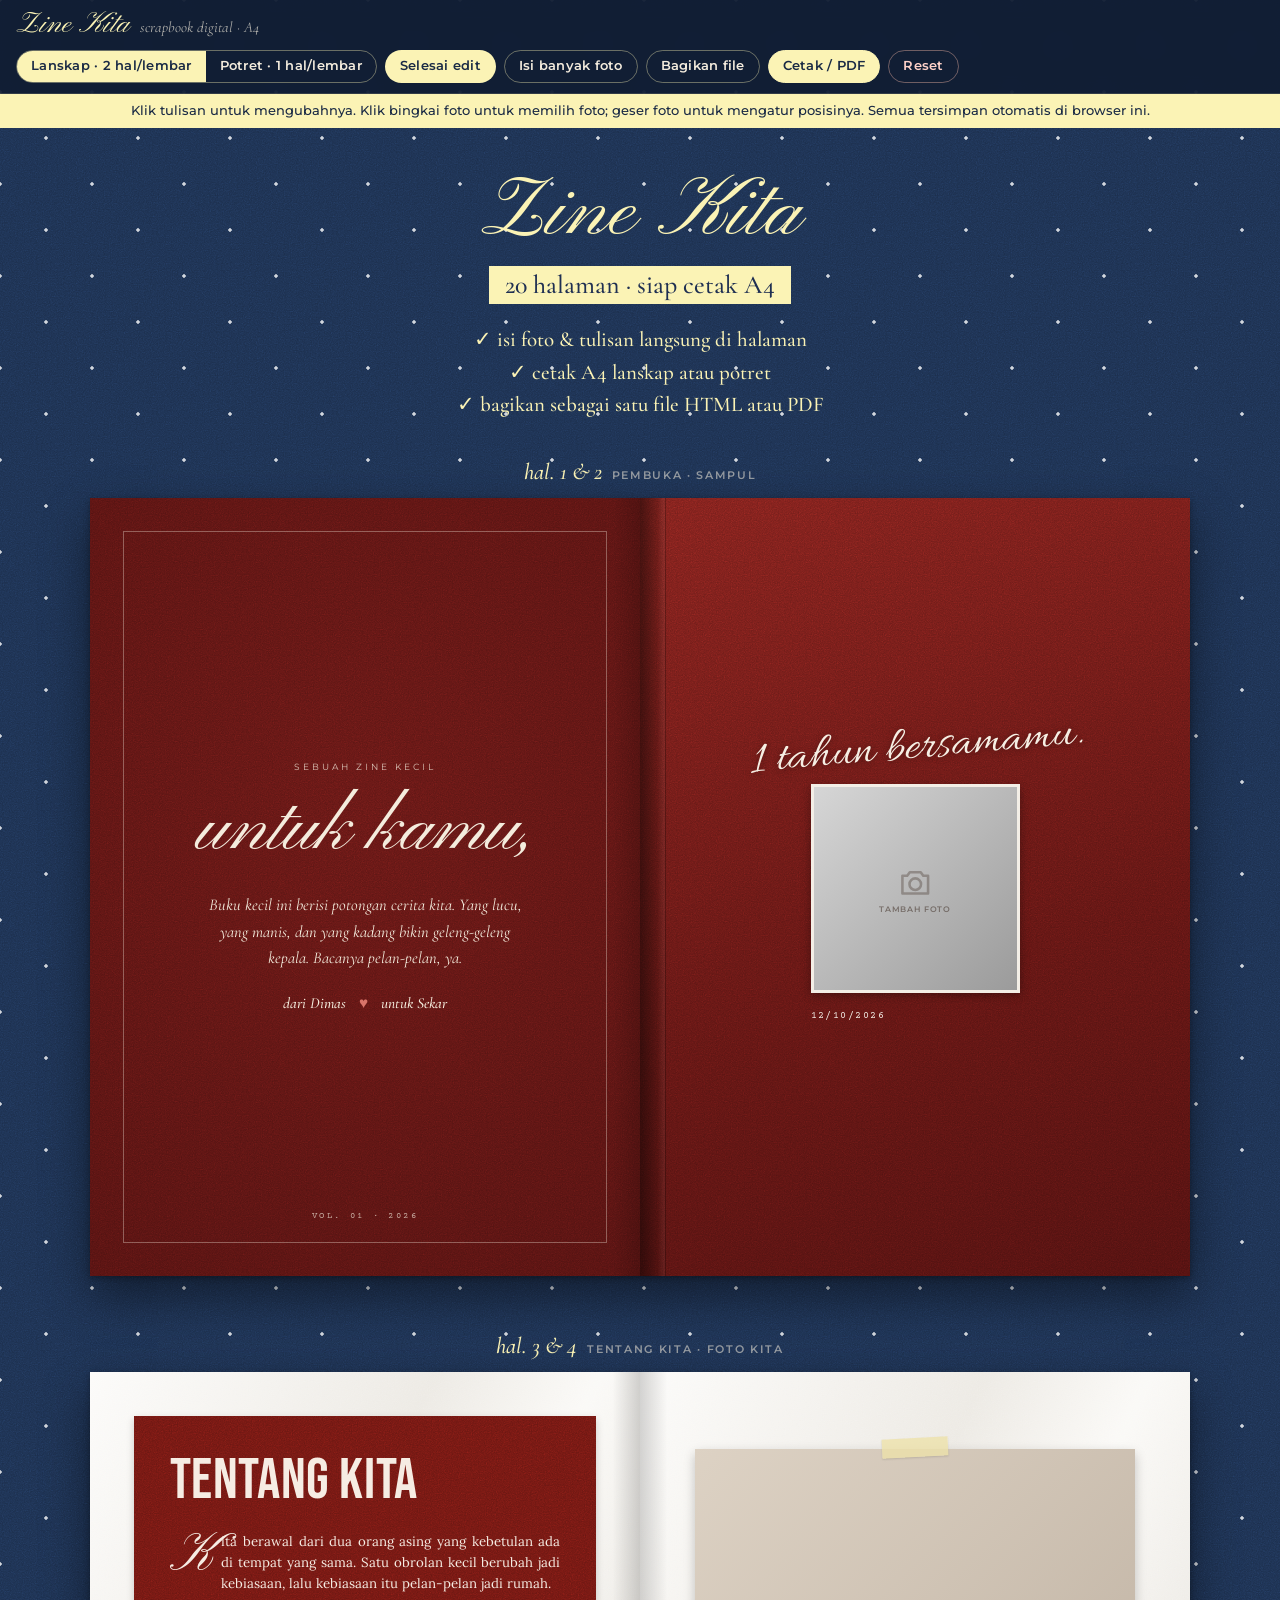
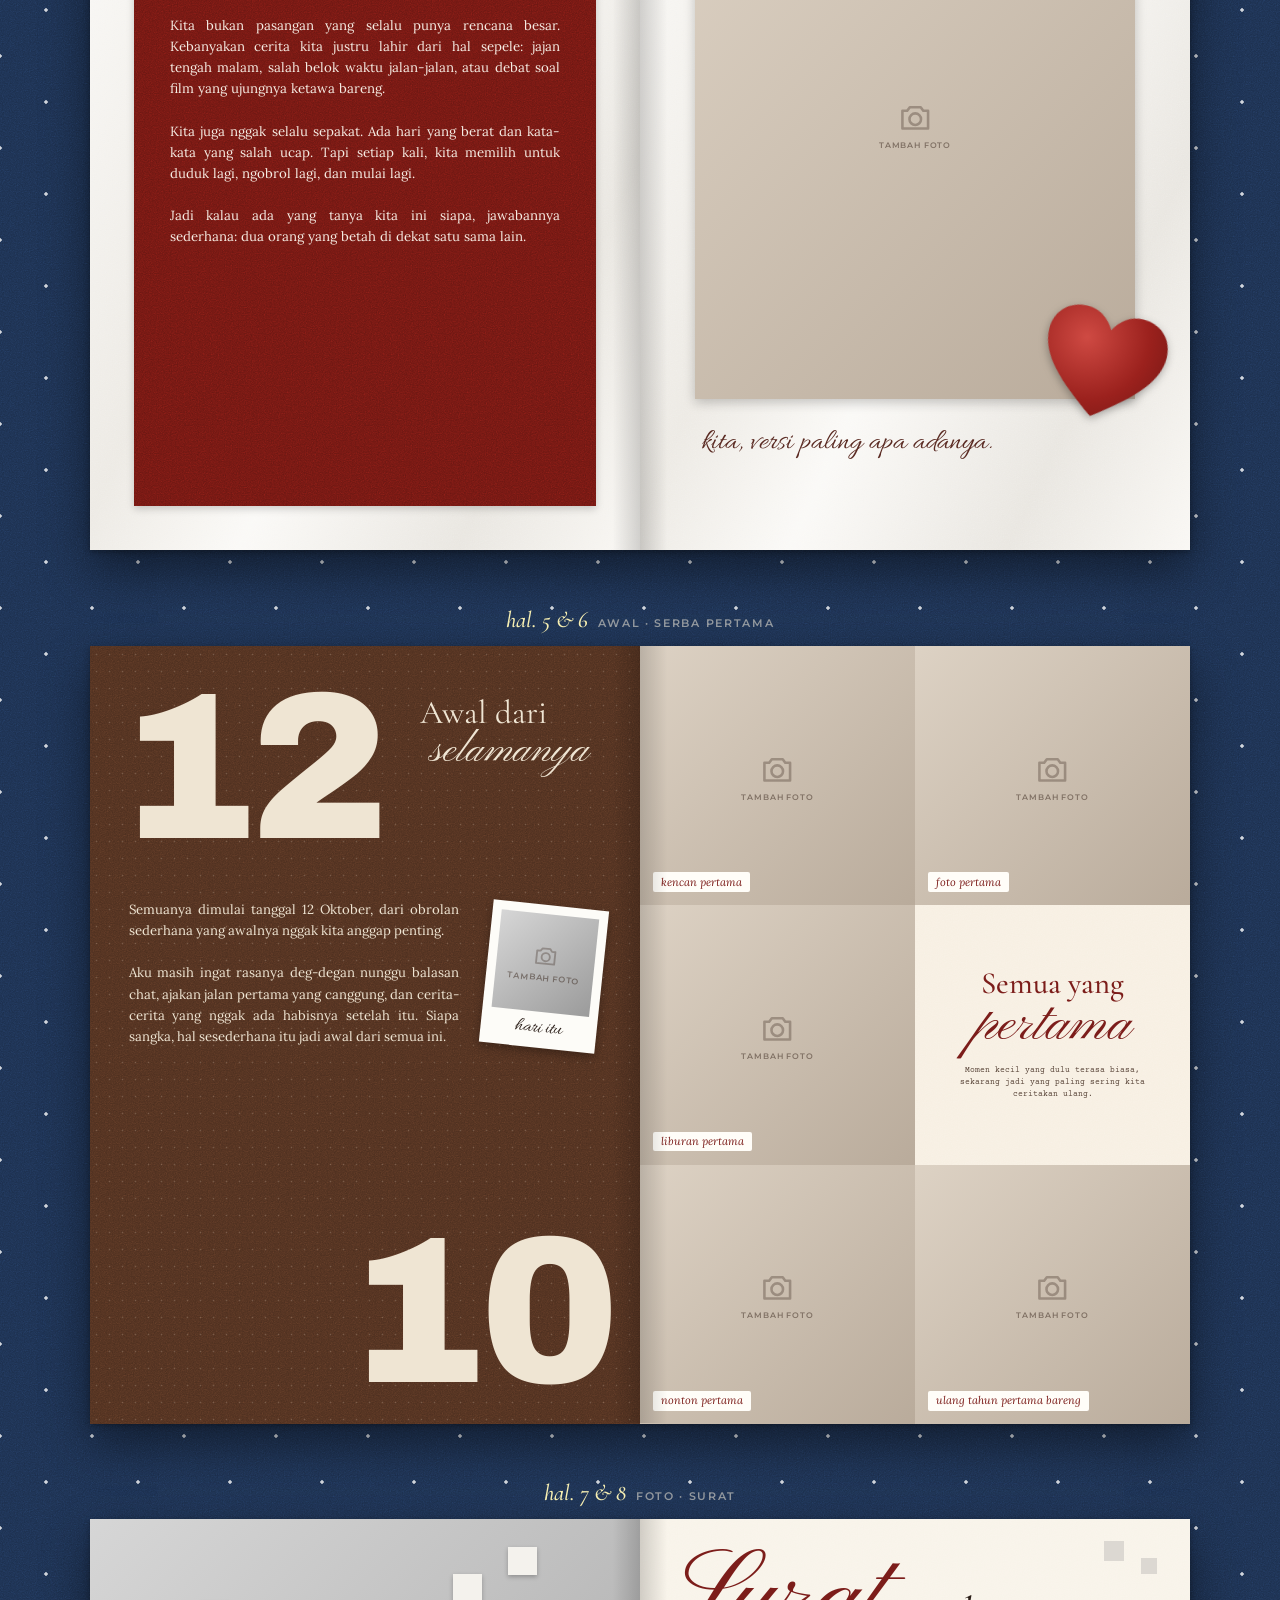
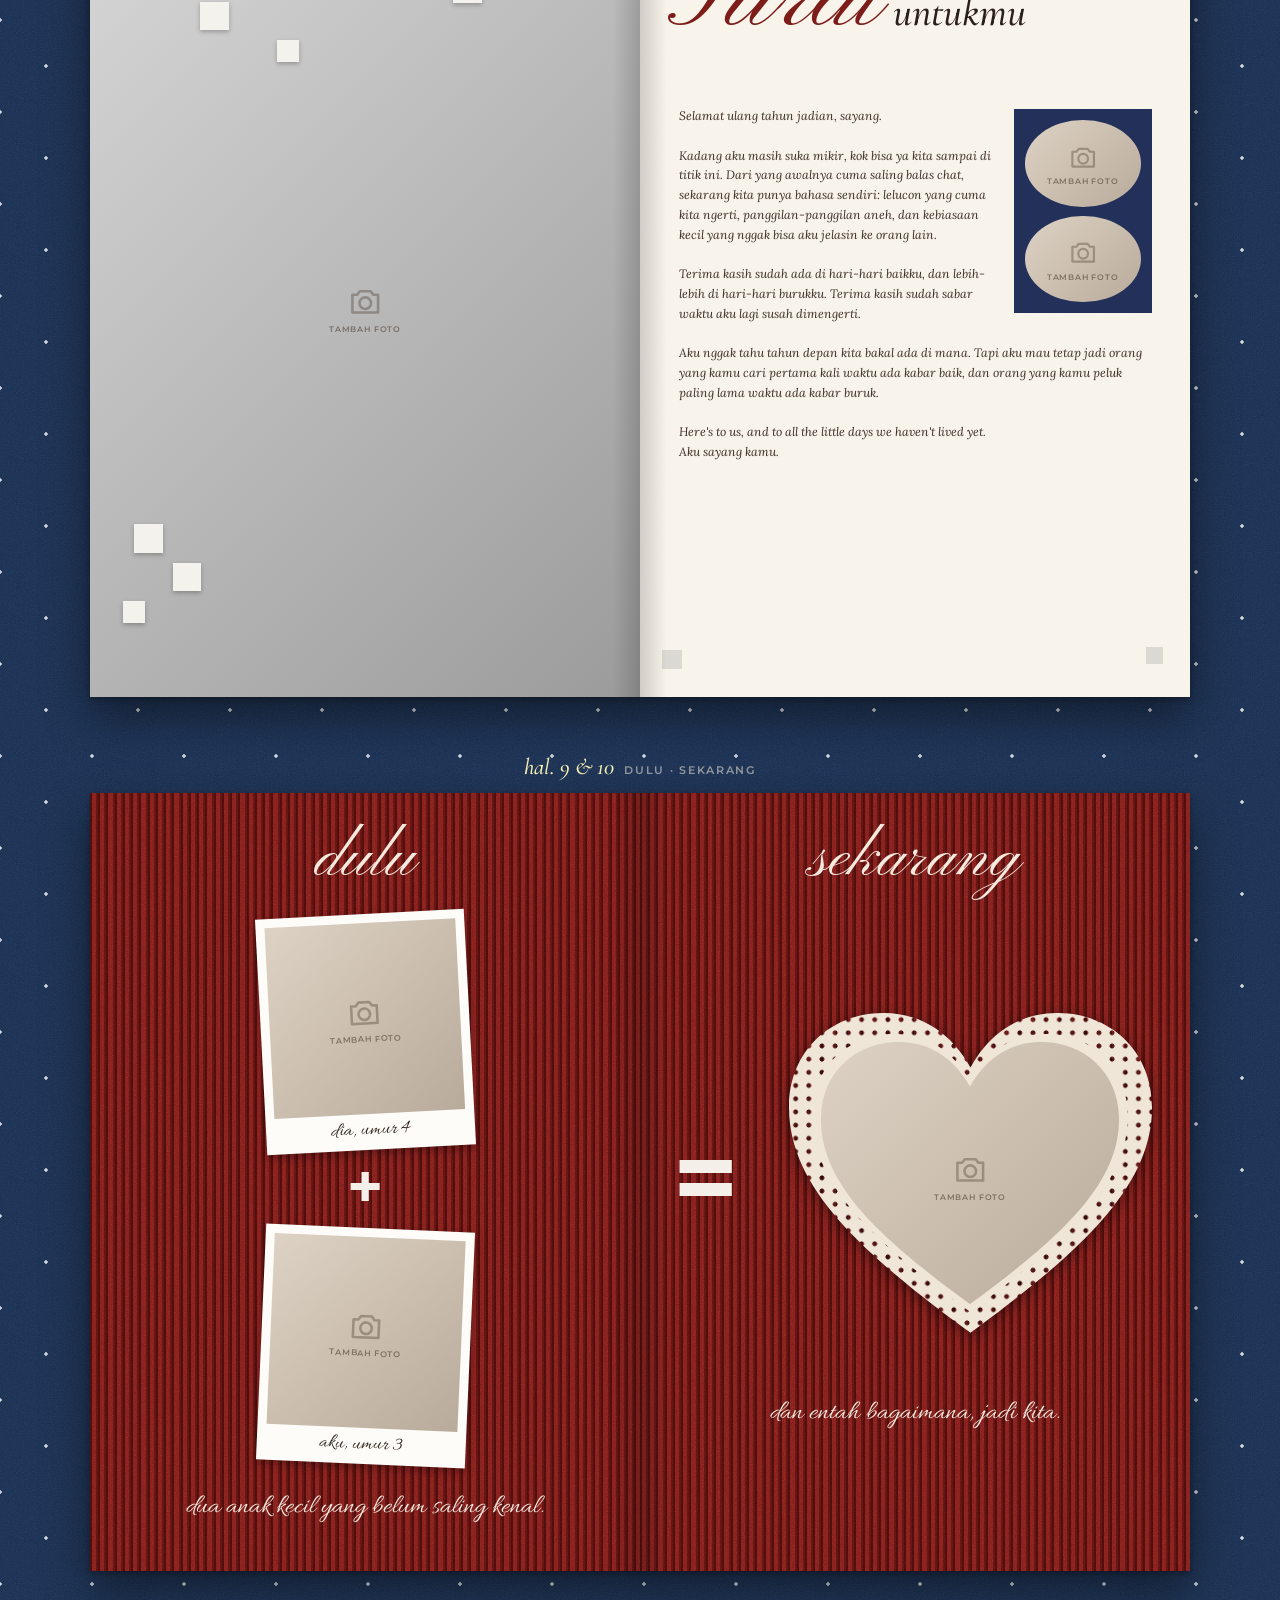
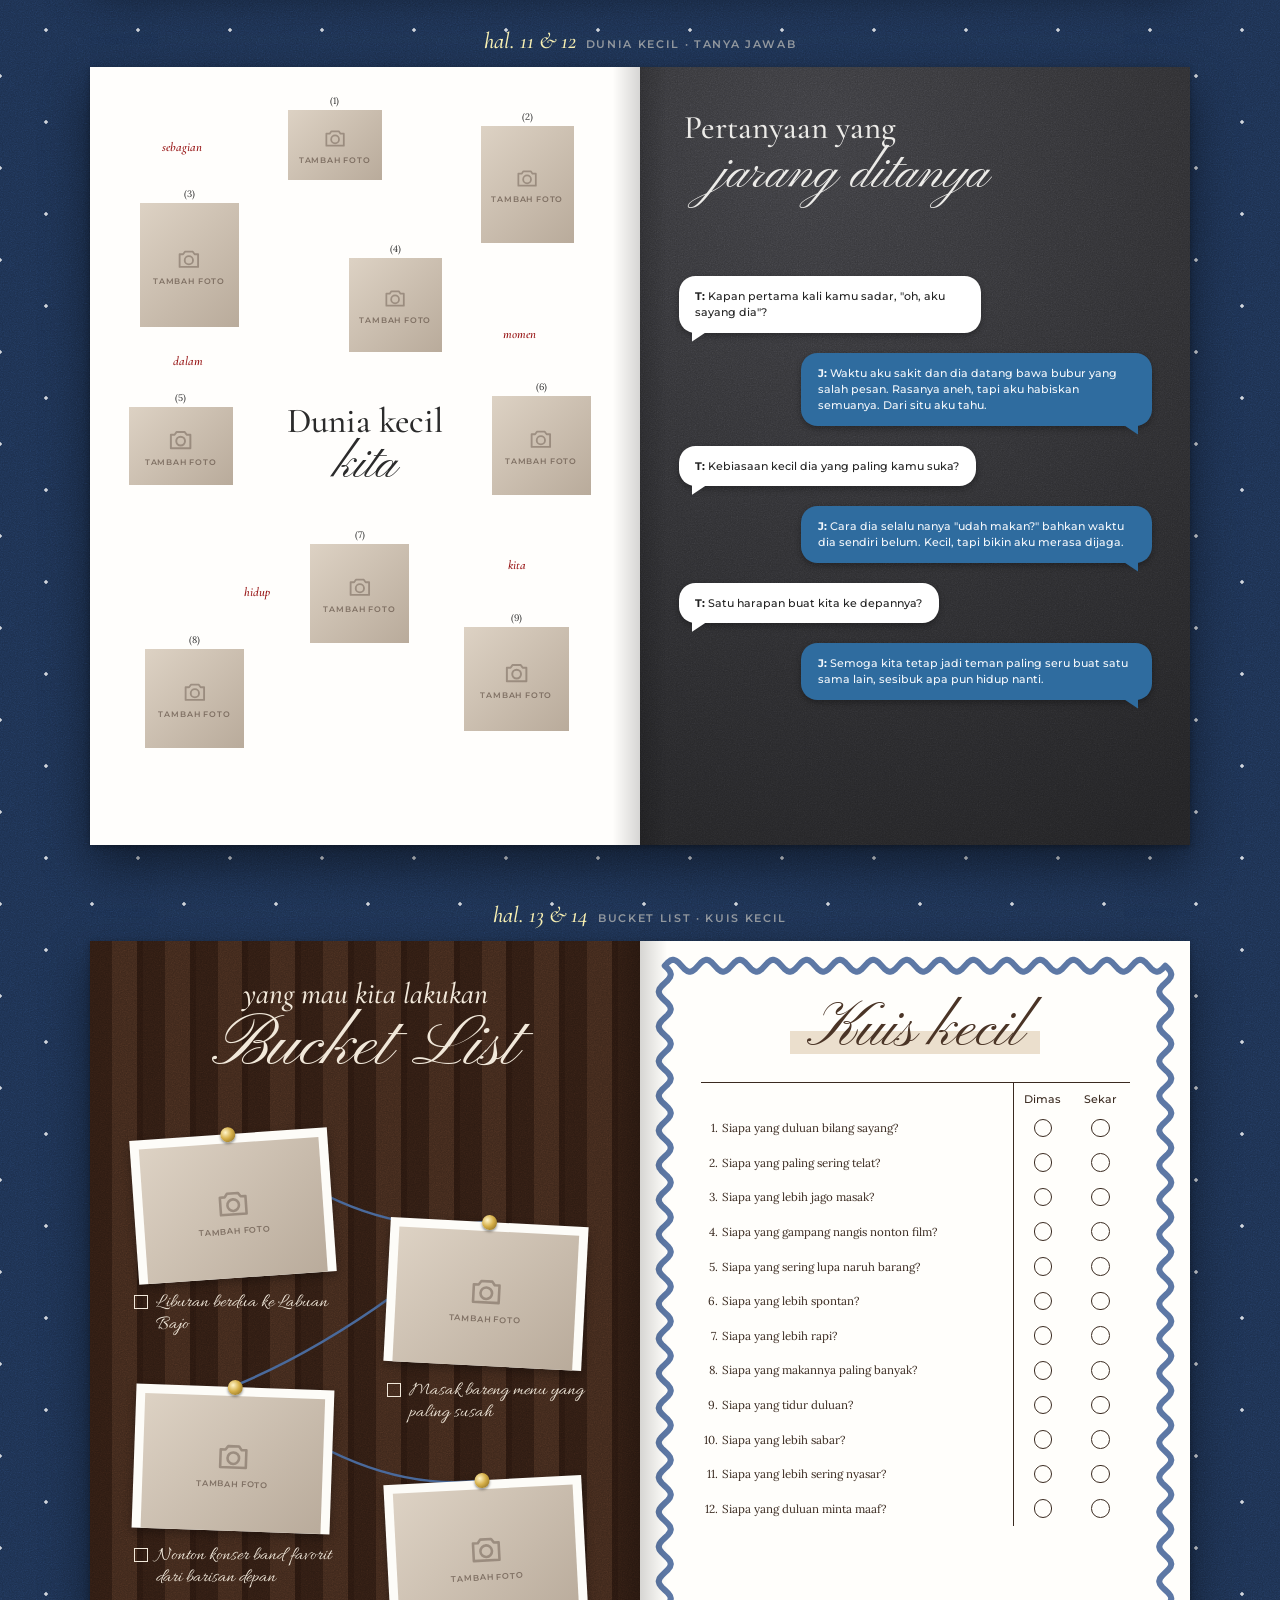
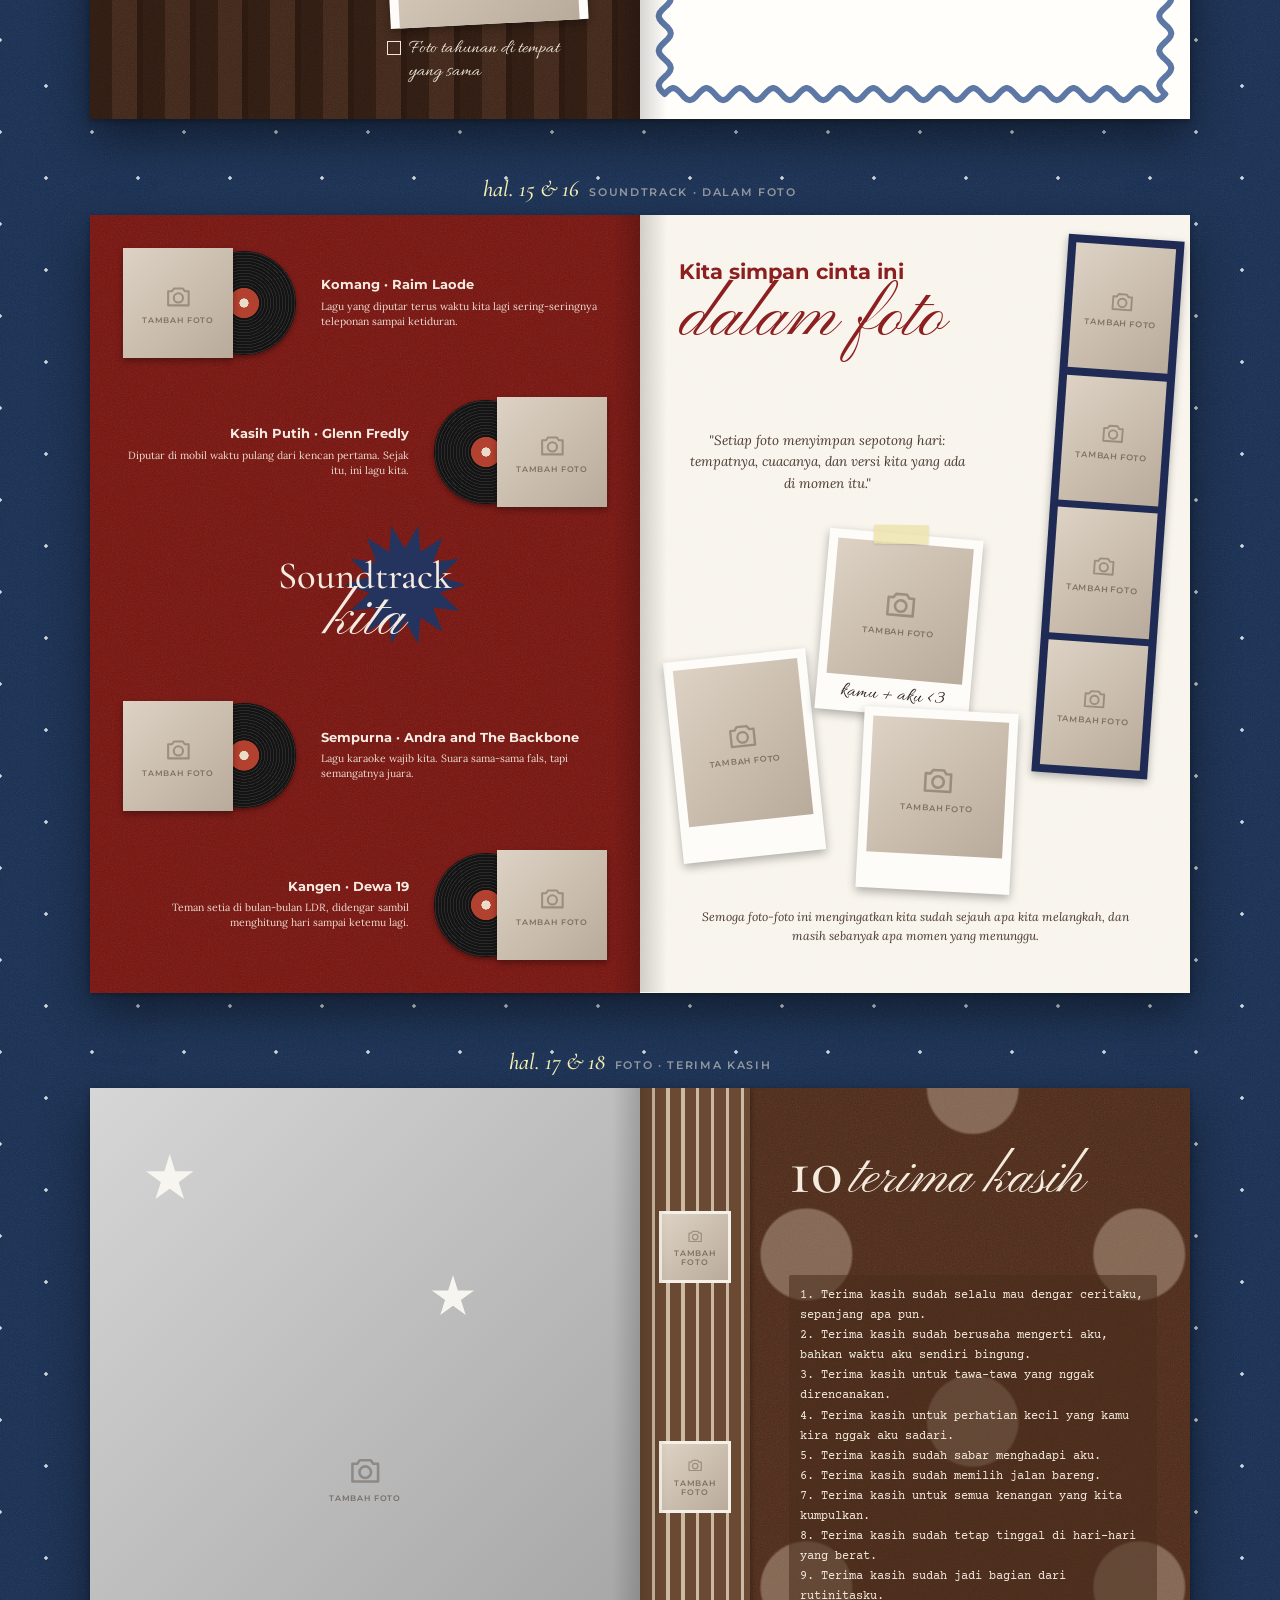
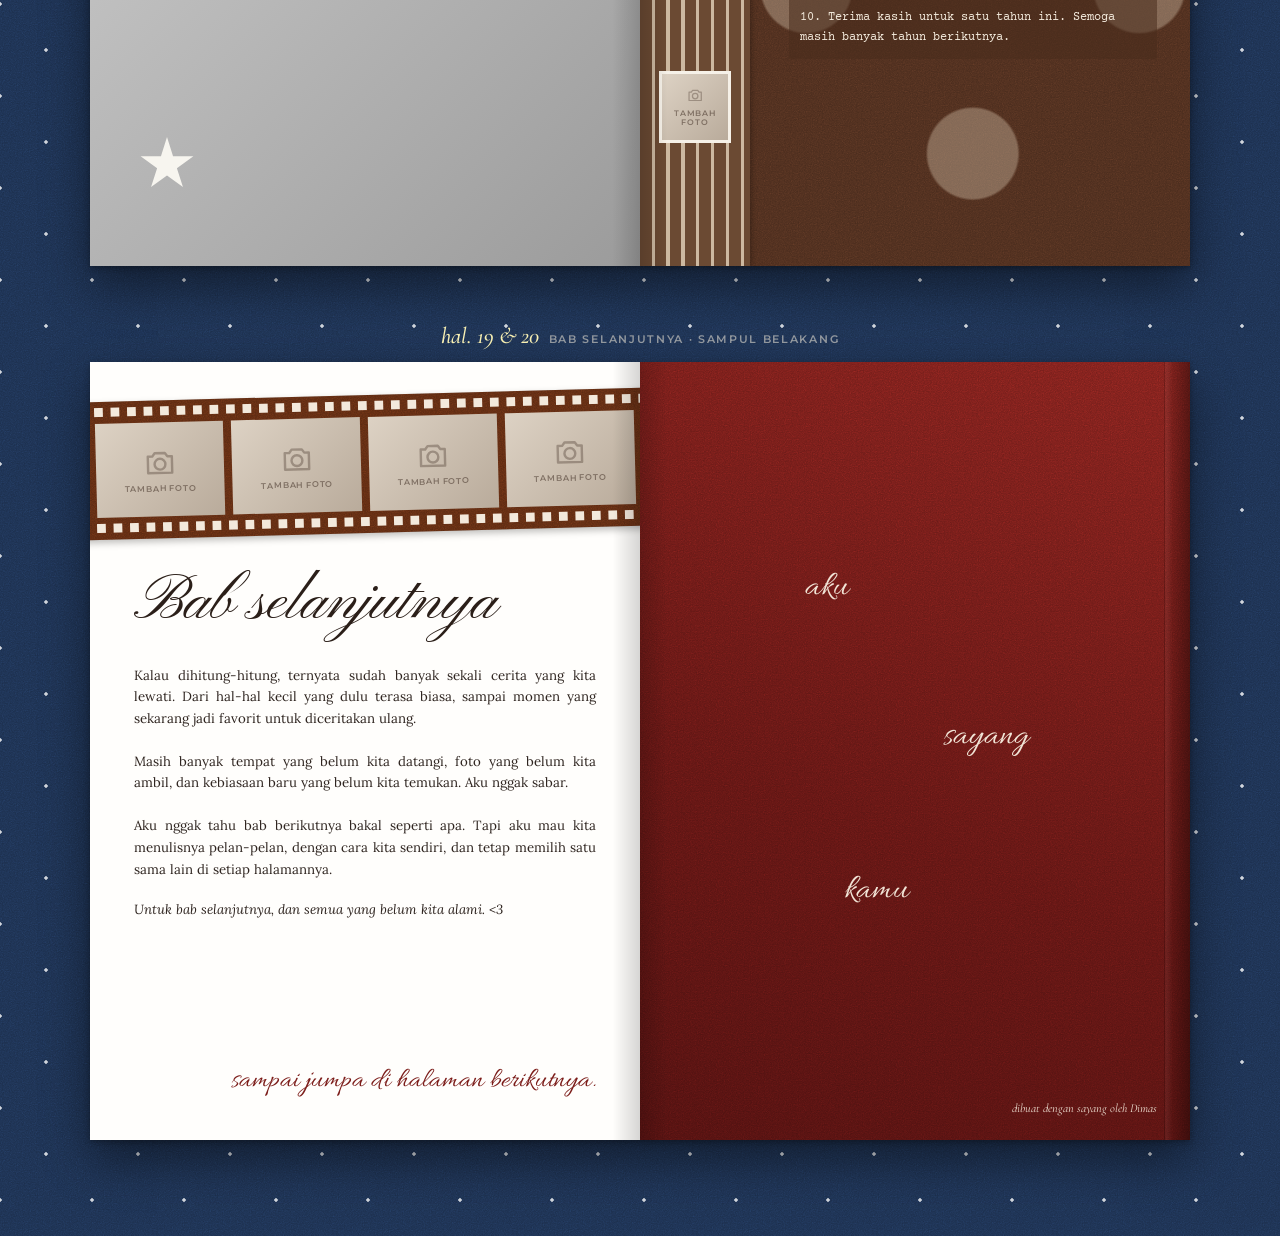
==== scrapbook/index.html @ f53b8259 "Add Zine Kita: printable A4 digital scrapbook Co-Authored-By: Claude Opus 5.5 <noreply@anthropic.com" ====
<!doctype html>
<html lang="id">
<head>
<meta charset="utf-8">
<meta name="viewport" content="width=device-width, initial-scale=1, viewport-fit=cover">
<title>Zine Kita</title>
<meta name="claude:viewport-fit-sides" content="cover">
<meta name="description" content="Scrapbook digital 20 halaman bertema anniversary: isi foto dan tulisan, lalu cetak A4 atau bagikan sebagai file.">
<link rel="preconnect" href="https://fonts.googleapis.com">
<link rel="preconnect" href="https://fonts.gstatic.com" crossorigin>
<link rel="stylesheet" href="https://fonts.googleapis.com/css2?family=Allura&family=Archivo+Black&family=Bebas+Neue&family=Cormorant+Garamond:ital,wght@0,400;0,500;0,600;1,400;1,500&family=Courier+Prime&family=Lora:ital,wght@0,400;0,500;1,400&family=Montserrat:wght@400;500;600;700&family=Pinyon+Script&display=swap">
<style id="page-size">@page{size:A4 landscape;margin:0}</style>
<style>
/* Layout: meja denim bertitik sebagai latar; tiap lembar = kertas A4 berisi 1 atau 2 halaman zine (rasio A5 = A4, jadi tata letak sama di lanskap & potret). */
:root{
  --desk:#1c2f4d; --desk-dot:rgba(255,255,255,.8);
  --wine:#6b1a17; --wine-deep:#4d1110; --cocoa:#4b2f20;
  --cream:#f4ecdd; --paper:#fbf8f2; --ink:#2b1f19; --butter:#fbf3b5;
  --steel:#5d78a5; --chat:#2f6c9f; --navy:#22305a;
  --f-script:"Pinyon Script","Great Vibes",cursive;
  --f-hand:"Allura","Pinyon Script",cursive;
  --f-display:"Cormorant Garamond",Georgia,serif;
  --f-body:"Lora",Georgia,"Times New Roman",serif;
  --f-cond:"Bebas Neue","Oswald",Impact,sans-serif;
  --f-black:"Archivo Black","Arial Black",sans-serif;
  --f-mono:"Courier Prime","Courier New",monospace;
  --f-sans:"Montserrat","Helvetica Neue",Arial,sans-serif;
  --grain:url("data:image/svg+xml,%3Csvg xmlns='http://www.w3.org/2000/svg' width='180' height='180'%3E%3Cfilter id='n'%3E%3CfeTurbulence type='fractalNoise' baseFrequency='.85' numOctaves='3' stitchTiles='stitch'/%3E%3CfeColorMatrix type='saturate' values='0'/%3E%3C/filter%3E%3Crect width='100%25' height='100%25' filter='url(%23n)' opacity='.6'/%3E%3C/svg%3E");
  --heart:url("data:image/svg+xml,%3Csvg xmlns='http://www.w3.org/2000/svg' viewBox='0 0 100 90'%3E%3Cpath d='M50 88C20 66 0 48 0 26 0 10 12 0 26 0c11 0 19 6 24 15C55 6 63 0 74 0c14 0 26 10 26 26 0 22-20 40-50 62z'/%3E%3C/svg%3E");
  color-scheme:dark;
}
*{box-sizing:border-box}
html{background:var(--desk)}
body{
  margin:0;min-height:100vh;color:var(--cream);font-family:var(--f-body);
  background:
    radial-gradient(circle,var(--desk-dot) 0 1.4px,transparent 2.1px) 0 0/92px 92px,
    radial-gradient(circle,var(--desk-dot) 0 1.4px,transparent 2.1px) 46px 46px/92px 92px,
    var(--grain),
    var(--desk);
  background-blend-mode:normal,normal,overlay,normal;
}
button{font:inherit}

/* ---------- toolbar ---------- */
.bar{
  position:sticky;top:env(safe-area-inset-top,0px);z-index:30;
  display:flex;flex-wrap:wrap;gap:10px 18px;align-items:center;justify-content:space-between;
  padding-block:10px;
  padding-left:max(16px,env(safe-area-inset-left,0px));
  padding-right:max(16px,env(safe-area-inset-right,0px));
  background:rgba(16,28,49,.9);backdrop-filter:blur(8px);-webkit-backdrop-filter:blur(8px);
  border-bottom:1px solid rgba(251,243,181,.14);
}
body::before{content:"";position:fixed;inset:0 0 auto;height:env(safe-area-inset-top,0px);z-index:31;background:#101c31}
.brand{display:flex;align-items:baseline;gap:10px;min-width:0}
.brand b{font:400 30px/1 var(--f-script);color:var(--butter)}
.brand span{font:italic 15px var(--f-display);color:rgba(244,236,221,.7)}
.tools{display:flex;flex-wrap:wrap;gap:8px;align-items:center}
.seg{display:inline-flex;border:1px solid rgba(251,243,181,.38);border-radius:999px;overflow:hidden}
.btn{
  font:600 12.5px/1 var(--f-sans);letter-spacing:.02em;color:var(--cream);
  background:transparent;border:1px solid rgba(251,243,181,.38);border-radius:999px;
  padding:9px 14px;cursor:pointer;white-space:nowrap;
}
.btn:hover{background:rgba(251,243,181,.1)}
.seg .btn{border:0;border-radius:0}
.btn[aria-pressed="true"]{background:var(--butter);color:#1a2a45}
.btn.primary{background:var(--butter);border-color:var(--butter);color:#1a2a45}
.btn.primary:hover{background:#fff7c8}
.btn.warn{color:#ffd2c8;border-color:rgba(255,190,170,.4)}
.btn:focus-visible,.ck:focus-visible,.ph:focus-visible{outline:2px solid var(--butter);outline-offset:2px}
.status{font:500 12px var(--f-sans);color:rgba(244,236,221,.6);min-width:70px}

.helpbar{
  display:none;justify-content:center;text-align:center;
  font:500 12.5px/1.5 var(--f-sans);color:#1a2a45;background:var(--butter);
  padding-block:8px;padding-left:max(16px,env(safe-area-inset-left,0px));padding-right:max(16px,env(safe-area-inset-right,0px));
}
body.editing .helpbar{display:flex}
.note{
  display:none;justify-content:center;text-align:center;font:500 12.5px/1.5 var(--f-sans);
  color:var(--cream);background:rgba(107,26,23,.9);
  padding-block:8px;padding-left:max(16px,env(safe-area-inset-left,0px));padding-right:max(16px,env(safe-area-inset-right,0px));
}
body.framed .note{display:flex}
body.framed [data-top-only]{display:none}

/* ---------- intro ---------- */
.intro{
  display:flex;flex-direction:column;align-items:center;text-align:center;gap:10px;
  padding-block:44px 8px;padding-left:max(16px,env(safe-area-inset-left,0px));padding-right:max(16px,env(safe-area-inset-right,0px));
}
.intro h1{margin:0;font:400 clamp(48px,9vw,84px)/1 var(--f-script);color:var(--butter);text-wrap:balance}
.intro .tag{font:500 clamp(18px,3vw,26px)/1 var(--f-display);color:#1f2f52;background:var(--butter);padding:6px 16px}
.intro ul{list-style:none;margin:10px 0 0;padding:0;font:500 clamp(16px,2.4vw,21px)/1.55 var(--f-display);color:var(--butter)}
.intro li::before{content:"\2713\00a0 "}

/* ---------- book & sheets ---------- */
.book{
  display:flex;flex-direction:column;align-items:center;gap:56px;
  padding-block:28px 96px;padding-left:max(16px,env(safe-area-inset-left,0px));padding-right:max(16px,env(safe-area-inset-right,0px));
}
.sheet-wrap{width:100%;display:flex;flex-direction:column;align-items:center;gap:12px}
.sheet-label{display:flex;gap:10px;align-items:baseline;flex-wrap:wrap;justify-content:center}
.lab-n{font:italic 500 23px var(--f-display);color:var(--butter)}
.lab-t{font:600 10.5px var(--f-sans);letter-spacing:.16em;text-transform:uppercase;color:rgba(244,236,221,.55)}
.sheet{position:relative;display:grid;max-width:100%;background:#fff;box-shadow:0 20px 44px rgba(0,0,0,.45),0 2px 6px rgba(0,0,0,.3)}
.sheet.land{grid-template-columns:1fr 1fr;width:min(1100px,100%)}
.sheet.port{grid-template-columns:1fr;width:min(600px,100%)}
.sheet.land::after{content:"";position:absolute;top:0;bottom:0;left:50%;width:5%;transform:translateX(-50%);background:linear-gradient(90deg,transparent,rgba(0,0,0,.16) 50%,transparent);pointer-events:none;z-index:5}

/* ---------- page base (all inner sizes in cqw: 100cqw = lebar halaman, tinggi = 141.42cqw) ---------- */
.page{position:relative;width:100%;aspect-ratio:1/1.41421;container-type:inline-size;overflow:hidden;color:var(--ink);font-family:var(--f-body)}
.page h2,.page h3,.page p{margin:0;font-weight:inherit}
[e]{white-space:pre-line}
.script{font-family:var(--f-script);font-weight:400}
.hand{font-family:var(--f-hand)}
.abs{position:absolute}

/* photo slots */
.ph{position:relative;overflow:hidden;background:linear-gradient(135deg,#ddd2c4,#b9ab9b)}
.ph.bw{background:linear-gradient(135deg,#d6d6d6,#9b9b9b)}
.ph img{position:absolute;inset:0;width:100%;height:100%;object-fit:cover;display:block;user-select:none;-webkit-user-select:none;-webkit-user-drag:none}
.ph.bw img{filter:grayscale(1) contrast(1.06)}
.ph-empty{position:absolute;inset:0;display:flex;flex-direction:column;align-items:center;justify-content:center;gap:.8cqw;color:rgba(55,38,28,.5);font:600 1.5cqw/1.1 var(--f-sans);letter-spacing:.1em;text-transform:uppercase;text-align:center;pointer-events:none}
.ph-empty svg{width:28%;max-width:7cqw;min-width:14px;height:auto;opacity:.65}
.ph-rm{position:absolute;top:5px;right:5px;z-index:4;width:26px;height:26px;border-radius:50%;border:0;padding:0;background:rgba(0,0,0,.62);color:#fff;font:700 17px/26px var(--f-sans);cursor:pointer}
body:not(.editing) .edit-only{display:none!important}
body.editing .ph{cursor:pointer}
body.editing .ph.has{cursor:grab;touch-action:none}
body.editing .ph:hover{box-shadow:inset 0 0 0 2px rgba(80,140,230,.85)}
body.editing [e]{outline:1px dashed transparent;outline-offset:2px;border-radius:2px;cursor:text}
body.editing [e]:hover{outline-color:rgba(80,140,230,.7)}
body.editing [e]:focus{outline:1.5px solid #4a8be0}

.pol{position:absolute;background:#fdfcf8;padding:1.6cqw 1.6cqw 0;box-shadow:0 .7cqw 1.8cqw rgba(0,0,0,.3)}
.pol .ph{width:100%;aspect-ratio:var(--ar,1)}
.pol .cap{font:3.6cqw/1.1 var(--f-hand);color:var(--ink);text-align:center;padding:1.1cqw 0 1.5cqw;min-height:5.6cqw}
.tape{position:absolute;z-index:3;width:12cqw;height:3.4cqw;background:rgba(238,226,170,.78);box-shadow:0 1px 2px rgba(0,0,0,.12)}
.ck{cursor:pointer;padding:0;background:transparent;color:inherit}

/* 1 · pembuka */
.pg-end{background:var(--grain),radial-gradient(120% 90% at 50% 40%,#611715,var(--wine-deep));background-blend-mode:overlay,normal;color:var(--cream)}
.pg-end .frame{position:absolute;inset:6cqw;border:1px solid rgba(244,236,221,.35);display:flex;flex-direction:column;align-items:center;justify-content:center;text-align:center;gap:4cqw;padding:8cqw}
.eyebrow{font:600 1.7cqw/1 var(--f-sans);letter-spacing:.32em;text-transform:uppercase;opacity:.8}
.end-title{font:400 14cqw/1 var(--f-script)}
.end-text{font:italic 400 3cqw/1.6 var(--f-display);max-width:60cqw}
.end-sign{font:italic 500 2.8cqw var(--f-display);display:flex;gap:2.4cqw;align-items:center}
.end-sign i{font-style:normal;color:#d8746a}
.end-stamp{position:absolute;left:0;right:0;bottom:10cqw;text-align:center;font:1.6cqw var(--f-mono);letter-spacing:.3em;text-transform:uppercase;opacity:.7}

/* 2 · sampul */
.pg-cover{background:var(--grain),linear-gradient(160deg,#7a201c,#5c1513 60%,#4e1110);background-blend-mode:overlay,normal}
.spine{position:absolute;top:0;bottom:0;left:0;width:4.6cqw;background:linear-gradient(90deg,rgba(0,0,0,.38),rgba(0,0,0,.12) 70%,rgba(255,255,255,.05));box-shadow:1px 0 0 rgba(0,0,0,.25)}
.spine.r{left:auto;right:0;transform:scaleX(-1)}
.cover-title{position:absolute;left:20cqw;top:41cqw;z-index:2;font:400 9cqw/1 var(--f-hand);color:#f6efe4;transform:rotate(-5deg);text-shadow:0 1px 6px rgba(0,0,0,.35)}
.cover-photo{position:absolute;left:31cqw;top:52cqw;width:38cqw;aspect-ratio:1;border:.7cqw solid #f3eee6;box-shadow:0 .6cqw 1.6cqw rgba(0,0,0,.35)}
.cover-date{position:absolute;left:31cqw;top:93cqw;font:1.9cqw var(--f-mono);letter-spacing:.14em;color:#f3eee6}

/* 3–4 · tentang kita */
.paper{background:var(--grain),linear-gradient(115deg,rgba(255,255,255,.7),rgba(0,0,0,.035) 38%,rgba(255,255,255,.55) 56%,rgba(0,0,0,.05) 80%,rgba(255,255,255,.4)),#f5f2ec;background-blend-mode:soft-light,normal,normal}
.about-block{position:absolute;inset:8cqw;background:var(--grain),#6c1712;background-blend-mode:overlay,normal;color:#f6ece3;padding:7cqw 6.5cqw;box-shadow:0 .5cqw 1.4cqw rgba(0,0,0,.18)}
.about-block h2{font:400 10.5cqw/.9 var(--f-cond);letter-spacing:.01em;margin-bottom:4.5cqw}
.about-text{font:2.42cqw/1.58 var(--f-body);text-align:justify;hyphens:auto}
.about-text::first-letter{font:400 9.5cqw/.7 var(--f-script);float:left;margin:1.6cqw 1.4cqw 0 0}
.about-photo{position:absolute;left:10cqw;top:14cqw;width:80cqw;aspect-ratio:4/5;box-shadow:0 .8cqw 2cqw rgba(0,0,0,.22)}
.heart-wrap{position:absolute;right:5cqw;top:98cqw;width:22cqw;aspect-ratio:10/9;transform:rotate(14deg);filter:drop-shadow(0 .7cqw .8cqw rgba(0,0,0,.3));z-index:3}
.paper-heart{width:100%;height:100%;background:radial-gradient(circle at 32% 28%,#cf4a43,#9b211d 55%,#6e1512);-webkit-mask:var(--heart) center/contain no-repeat;mask:var(--heart) center/contain no-repeat}
.about-cap{position:absolute;left:11cqw;top:119cqw;width:60cqw;font:5.4cqw/1.1 var(--f-hand);color:#5a2a22}

/* 5 · tanggal */
.pg-start{background:radial-gradient(circle,rgba(255,238,215,.2) 0 .6px,transparent 1.1px) 0 0/13px 17px,var(--grain),#4d2f1f;background-blend-mode:normal,overlay,normal;color:#efe5d3}
.big-n{position:absolute;font:38cqw/.8 var(--f-black);color:#efe5d3;letter-spacing:-.03em}
.n1{left:5cqw;top:7cqw}
.n2{right:5cqw;bottom:5cqw}
.start-title{position:absolute;left:60cqw;top:9cqw;width:37cqw}
.start-title .a{font:400 6cqw/1 var(--f-display)}
.start-title .script{display:block;font-size:7.6cqw;line-height:1.1;margin-left:2cqw}
.start-text{position:absolute;left:7cqw;top:46cqw;width:60cqw;font:2.4cqw/1.6 var(--f-body);text-align:justify;hyphens:auto}
.start-side{position:absolute;left:6cqw;top:39cqw;font:600 1.5cqw var(--f-sans);letter-spacing:.3em;text-transform:uppercase;opacity:.65}

/* 6 · serba pertama */
.firsts{position:absolute;inset:0;display:grid;grid-template-columns:1fr 1fr;grid-template-rows:repeat(3,1fr)}
.cell{position:relative;overflow:hidden}
.cell>.ph{position:absolute;inset:0}
.chip{position:absolute;left:2.4cqw;bottom:2.4cqw;z-index:2;background:#fffdf8;color:#7c1d1a;font:italic 2cqw/1 var(--f-body);padding:.8cqw 1.4cqw}
.first-card{background:var(--grain),#f7efe2;background-blend-mode:soft-light,normal;display:flex;flex-direction:column;align-items:center;justify-content:center;text-align:center;padding:3cqw;color:#7c1d1a}
.first-card .a{font:500 5.6cqw/1 var(--f-display)}
.first-card .script{font-size:10cqw;line-height:1}
.first-card p.m{font:1.45cqw/1.5 var(--f-mono);color:#5a463a;margin-top:2cqw;max-width:36cqw}

/* 7 & 17 · foto penuh */
.full{position:absolute;inset:0}
.sq{position:absolute;width:5.2cqw;aspect-ratio:1;background:#f4f2ed;box-shadow:0 .3cqw .8cqw rgba(0,0,0,.25);z-index:2;pointer-events:none}
.star{position:absolute;z-index:2;width:9cqw;aspect-ratio:1;background:#f7f5ef;clip-path:polygon(50% 0%,61% 35%,98% 35%,68% 57%,79% 91%,50% 70%,21% 91%,32% 57%,2% 35%,39% 35%);filter:drop-shadow(0 0 2px rgba(0,0,0,.4));pointer-events:none}

/* 8 · surat */
.pg-letter{background:var(--grain),#f8f3e9;background-blend-mode:soft-light,normal}
.letter-head{position:absolute;left:5cqw;top:5cqw;display:flex;align-items:flex-end;gap:2cqw}
.letter-head .script{font-size:20cqw;line-height:.95;color:#7c1d1a}
.letter-head .sub{font:italic 500 7.5cqw/.95 var(--f-display);padding-bottom:3.5cqw}
.letter-body{position:absolute;left:7cqw;right:7cqw;top:34cqw;font:italic 2.22cqw/1.62 var(--f-body);color:#3b2d25}
.ovals{float:right;width:25cqw;margin:.6cqw 0 1.6cqw 3cqw;background:var(--navy);padding:2cqw;display:flex;flex-direction:column;gap:1.6cqw}
.ovals .ph{width:100%;aspect-ratio:4/3;border-radius:50%}
.gsq{position:absolute;width:3.6cqw;aspect-ratio:1;background:#dcd8d2}

/* 9–10 · dulu & sekarang */
.cord{background:var(--grain),repeating-linear-gradient(90deg,#470d0c 0 .35%,#7b1f1c .35% 1.1%,#5b1311 1.1% 1.5%);background-blend-mode:overlay,normal;color:#f4e9dd}
.cord-title{position:absolute;left:0;right:0;top:6cqw;text-align:center;font-size:12cqw;line-height:1}
.plus{position:absolute;left:0;right:0;text-align:center;font:10cqw/1 var(--f-black);color:#f4efe8}
.cord-cap{position:absolute;left:8cqw;right:8cqw;text-align:center;font:5cqw/1.15 var(--f-hand)}
.lace{position:absolute;left:27cqw;top:40cqw;width:66cqw;aspect-ratio:10/9;filter:drop-shadow(0 .9cqw 1.4cqw rgba(0,0,0,.45))}
.lace::before{content:"";position:absolute;inset:0;background:radial-gradient(circle,transparent 0 22%,#efe6d8 30%) 0 0/2.4cqw 2.4cqw;-webkit-mask:var(--heart) center/contain no-repeat;mask:var(--heart) center/contain no-repeat}
.lace .rim{position:absolute;inset:6.5%;background:#efe6d8;-webkit-mask:var(--heart) center/contain no-repeat;mask:var(--heart) center/contain no-repeat}
.lace .ph{position:absolute;inset:9%;z-index:1;-webkit-mask:var(--heart) center/contain no-repeat;mask:var(--heart) center/contain no-repeat}
.equals{position:absolute;left:6cqw;top:60cqw;font:18cqw/1 var(--f-black);color:#f4efe8}

/* 11 · dunia kecil */
.pg-world{background:#fffefc}
.lw{position:absolute;left:var(--x);top:var(--y);width:var(--w)}
.lw .n{font:1.7cqw var(--f-body);text-align:center;margin-bottom:.6cqw;color:#333}
.lw .ph{aspect-ratio:var(--ar,1)}
.w{position:absolute;font:italic 600 2.3cqw var(--f-display);color:#9b1d1d}
.world-title{position:absolute;left:0;right:0;top:61cqw;text-align:center;color:#2b2b2b}
.world-title .a{font:500 6.4cqw/1 var(--f-display)}
.world-title .script{display:block;font-size:9cqw;line-height:1.1}

/* 12 · tanya jawab */
.pg-faq{background:var(--grain),radial-gradient(130% 100% at 30% 10%,#3c3c40,#222224);background-blend-mode:overlay,normal;color:#ecebe8}
.faq-title{position:absolute;left:8cqw;top:8cqw;right:8cqw}
.faq-title .a{font:500 6cqw/1.05 var(--f-display)}
.faq-title .script{display:block;font-size:9.5cqw;line-height:1.1;margin-left:6cqw}
.bubbles{position:absolute;left:7cqw;right:7cqw;top:38cqw;display:flex;flex-direction:column;gap:3.6cqw}
.bub{position:relative;border-radius:3cqw;padding:2.2cqw 3cqw;font:500 2.05cqw/1.45 var(--f-sans);box-shadow:0 .5cqw 1.2cqw rgba(0,0,0,.3)}
.bub::after{content:"";position:absolute;bottom:-1.6cqw;width:3cqw;height:2cqw;background:inherit}
.bub b{font-weight:700}
.bq{align-self:flex-start;max-width:64%;background:#fff;color:#232323}
.bq::after{left:2.4cqw;clip-path:polygon(0 0,100% 0,0 100%)}
.ba{align-self:flex-end;max-width:74%;background:#2f6c9f;color:#f3f7fb}
.ba::after{right:2.4cqw;clip-path:polygon(0 0,100% 0,100% 100%)}

/* 13 · bucket list */
.pg-bucket{background:var(--grain),repeating-linear-gradient(90deg,#2d1b12 0 4%,#3d271b 4% 8.5%,#28170f 8.5% 9.6%);background-blend-mode:overlay,normal;color:#f1e8da}
.bl-title{position:absolute;left:0;right:0;top:7cqw;text-align:center}
.bl-title .a{font:italic 500 5.4cqw/1 var(--f-display)}
.bl-title .script{display:block;font-size:13cqw;line-height:1.05}
.strings{position:absolute;inset:0;width:100%;height:100%;z-index:1;pointer-events:none}
.bi{position:absolute;width:36cqw;z-index:2}
.bi .pol{position:relative;transform:rotate(var(--r,0deg))}
.pin{position:absolute;top:-1.3cqw;left:50%;z-index:3;width:2.8cqw;height:2.8cqw;border-radius:50%;transform:translateX(-50%);background:radial-gradient(circle at 35% 35%,#fff4c8,#d6b04a 45%,#7d5f18);box-shadow:0 .3cqw .5cqw rgba(0,0,0,.45)}
.bi-cap{display:flex;gap:1.4cqw;align-items:flex-start;margin-top:2.6cqw;font:3.5cqw/1.15 var(--f-hand)}
.box{flex:none;position:relative;width:2.6cqw;height:2.6cqw;margin-top:.5cqw;border:1.5px solid currentColor}
.box.on::after{content:"";position:absolute;left:28%;top:2%;width:32%;height:62%;border:solid currentColor;border-width:0 .45cqw .45cqw 0;transform:rotate(45deg)}

/* 14 · kuis */
.pg-quiz{background:#fffefb}
.wave{position:absolute;inset:0;width:100%;height:100%;pointer-events:none}
.quiz{position:absolute;left:11cqw;right:11cqw;top:10cqw;bottom:11cqw;display:flex;flex-direction:column}
.quiz-title{position:relative;isolation:isolate;align-self:center;font:400 11cqw/1.15 var(--f-script);color:#4a3426;padding:0 3cqw}
.quiz-title::before{content:"";position:absolute;left:0;right:0;bottom:16%;height:34%;background:#ebdfcd;z-index:-1}
.qtable{position:relative;margin-top:3cqw;border-top:1px solid #3a2a20;counter-reset:q}
.qtable::after{content:"";position:absolute;top:0;bottom:0;right:21cqw;border-left:1px solid #3a2a20}
.qrow{display:grid;grid-template-columns:1fr 10.5cqw 10.5cqw;align-items:center;gap:0;padding:1.45cqw 0;font:2.1cqw/1.35 var(--f-body);color:#3a2a20}
.qrow.head{padding:2cqw 0 1cqw;font:500 2cqw/1 var(--f-sans);text-align:center}
.qrow.head span:first-child{visibility:hidden}
.qrow:not(.head){counter-increment:q}
.qrow:not(.head) .qt{display:flex;gap:.8cqw;padding-right:2cqw}
.qrow:not(.head) .qt::before{content:counter(q) ".";flex:none;width:3.2cqw;text-align:right}
.dot{justify-self:center;width:3.4cqw;height:3.4cqw;border-radius:50%;border:1.5px solid #3a2a20}
.dot.on{background:#7c1d1a;border-color:#7c1d1a;box-shadow:inset 0 0 0 .55cqw #fffefb}

/* 15 · soundtrack */
.pg-sound{background:var(--grain),#6c1915;background-blend-mode:overlay,normal;color:#f5ebe0}
.sound{position:absolute;inset:6cqw;display:flex;flex-direction:column;justify-content:space-between}
.song{display:flex;align-items:center;gap:3cqw}
.song.rev{flex-direction:row-reverse;text-align:right}
.rec{position:relative;flex:none;width:33cqw;height:20cqw}
.rec .ph{position:absolute;left:0;top:0;width:20cqw;height:20cqw;z-index:2;box-shadow:0 .5cqw 1.2cqw rgba(0,0,0,.35)}
.vinyl{position:absolute;left:12.5cqw;top:.5cqw;width:19cqw;height:19cqw;border-radius:50%;background:radial-gradient(circle,#e9dcc8 0 6%,#b3412f 6.5% 20%,#111 21%,transparent 22%),repeating-radial-gradient(circle,#141414 0 .35cqw,#2a2a2a .4cqw .55cqw);box-shadow:0 .4cqw 1cqw rgba(0,0,0,.4)}
.song.rev .rec .ph{left:auto;right:0}
.song.rev .vinyl{left:auto;right:12.5cqw}
.song-txt{min-width:0}
.song h3{font:700 2.3cqw/1.25 var(--f-sans);margin-bottom:1cqw}
.song p{font:1.9cqw/1.45 var(--f-body);opacity:.92}
.sound-title{position:relative;align-self:center;text-align:center;padding:2cqw 0}
.burst{position:absolute;left:52%;top:46%;width:22cqw;height:22cqw;transform:translate(-20%,-62%);background:#25335f;z-index:0}
.sound-title span{position:relative;z-index:1;display:block}
.sound-title .a{font:500 7cqw/1 var(--f-display)}
.sound-title .script{font-size:11cqw;line-height:1;margin-top:-1cqw}

/* 16 · foto */
.pg-photos{background:var(--grain),#f8f4ec;background-blend-mode:soft-light,normal}
.pt-title{position:absolute;left:7cqw;top:8cqw;width:62cqw;color:#8c1f1f}
.pt-title .sm{font:700 3.9cqw/1.15 var(--f-sans)}
.pt-title .script{display:block;font-size:13cqw;line-height:.95}
.strip{position:absolute;right:4.5cqw;top:4cqw;width:21cqw;padding:1.4cqw;background:#1f2b55;transform:rotate(4deg);display:flex;flex-direction:column;gap:1.4cqw;box-shadow:0 .6cqw 1.6cqw rgba(0,0,0,.3);z-index:2}
.strip .ph{aspect-ratio:4/5}
.quote{position:absolute;left:8cqw;top:39cqw;width:52cqw;font:italic 2.45cqw/1.6 var(--f-body);color:#4a3a30;text-align:center}
.closing{position:absolute;left:8cqw;right:8cqw;top:126cqw;font:italic 2.2cqw/1.55 var(--f-body);color:#4a3a30;text-align:center}

/* 18 · terima kasih */
.pg-thanks{
  background:
    radial-gradient(circle,rgba(205,186,163,.42) 0 19%,transparent 20%) 0 0/26cqw 26cqw,
    radial-gradient(circle,rgba(205,186,163,.42) 0 19%,transparent 20%) 13cqw 13cqw/26cqw 26cqw,
    var(--grain),#4a2c1d;
  background-blend-mode:normal,normal,overlay,normal;color:#f4ebdd}
.band{position:absolute;left:0;top:0;bottom:0;width:20cqw;background:repeating-linear-gradient(90deg,#6b4a33 0 2.1cqw,#cdb9a1 2.1cqw 2.7cqw);box-shadow:.4cqw 0 1cqw rgba(0,0,0,.3);display:flex;flex-direction:column;align-items:center;justify-content:space-around;padding:8cqw 0}
.band .ph{width:13cqw;aspect-ratio:1;border:.6cqw solid #f6f1e8}
.th-title{position:absolute;left:27cqw;top:9cqw;display:flex;align-items:baseline;gap:1.5cqw}
.th-title .a{font:500 12cqw/1 var(--f-display)}
.th-title .script{font-size:10cqw;line-height:1}
.th-list{position:absolute;left:27cqw;right:6cqw;top:34cqw;font:2.15cqw/1.7 var(--f-mono);background:rgba(74,44,29,.55);padding:2cqw 2cqw}

/* 19 · bab selanjutnya */
.pg-next{background:#fffefc}
.film{position:absolute;left:-2cqw;right:-2cqw;top:6cqw;height:25cqw;padding:4cqw 3cqw;display:grid;grid-template-columns:repeat(4,1fr);gap:1.4cqw;background:var(--grain),#5b2a12;background-blend-mode:overlay,normal;transform:rotate(-1.5deg);box-shadow:0 .6cqw 1.4cqw rgba(0,0,0,.25)}
.film::before,.film::after{content:"";position:absolute;left:0;right:0;height:1.7cqw;background:linear-gradient(90deg,#f3e9dc 0 55%,transparent 55%) 0 0/3cqw 100%}
.film::before{top:1.1cqw}
.film::after{bottom:1.1cqw}
.film .ph{height:100%}
.next-title{position:absolute;left:8cqw;top:38cqw;font-size:11.5cqw;line-height:1;color:var(--ink)}
.next-text{position:absolute;left:8cqw;right:8cqw;top:55cqw;font:2.42cqw/1.62 var(--f-body);text-align:justify;hyphens:auto;color:#2f2520}
.next-text em{font-style:italic}
.next-text p+p{margin-top:1.4em}
.next-sign{position:absolute;right:8cqw;bottom:8cqw;font:5.2cqw/1 var(--f-hand);color:#7c1d1a}

/* 20 · belakang */
.pg-back{background:var(--grain),linear-gradient(200deg,#7a201c,#5c1513 60%,#4e1110);background-blend-mode:overlay,normal;color:#f1e4d6}
.bw-word{position:absolute;font:400 6.4cqw/1 var(--f-hand)}
.made{position:absolute;right:6cqw;bottom:4.5cqw;font:italic 500 2.2cqw var(--f-display)}

.toast{position:fixed;left:50%;bottom:calc(20px + env(safe-area-inset-bottom,0px));transform:translateX(-50%) translateY(20px);opacity:0;transition:.25s;z-index:40;background:var(--butter);color:#1a2a45;font:600 13px var(--f-sans);padding:10px 16px;border-radius:999px;box-shadow:0 6px 20px rgba(0,0,0,.35);pointer-events:none;max-width:calc(100% - 32px);text-align:center}
.toast.show{opacity:1;transform:translateX(-50%) translateY(0)}

@media (max-width:560px){
  .brand span{display:none}
  .book{gap:40px}
}
@media (prefers-reduced-motion:reduce){.toast{transition:none}}

@media print{
  html,body{background:#fff!important}
  body::before{display:none}
  .bar,.intro,.helpbar,.note,.sheet-label,.toast,.edit-only,.ph-empty{display:none!important}
  .book{display:block;padding:0}
  .sheet-wrap{display:block}
  .sheet{box-shadow:none;margin:0;overflow:hidden;break-after:page;page-break-after:always;max-width:none}
  .sheet-wrap:last-child .sheet{break-after:auto;page-break-after:auto}
  .sheet.land{width:297mm;height:209.6mm}
  .sheet.port{width:210mm;height:296.6mm}
  .sheet::after{display:none}
  body.editing .ph:hover,body.editing [e]{outline:none!important;box-shadow:none}
  *{-webkit-print-color-adjust:exact;print-color-adjust:exact}
}
</style>
</head>
<body>

<header class="bar">
  <div class="brand"><b>Zine Kita</b><span>scrapbook digital · A4</span></div>
  <div class="tools">
    <div class="seg" role="group" aria-label="Orientasi kertas">
      <button class="btn" id="m-land" type="button" aria-pressed="true">Lanskap · 2 hal/lembar</button>
      <button class="btn" id="m-port" type="button" aria-pressed="false">Potret · 1 hal/lembar</button>
    </div>
    <button class="btn" id="t-edit" type="button" aria-pressed="false">Mode edit</button>
    <button class="btn edit-only" id="b-many" type="button">Isi banyak foto</button>
    <button class="btn" id="b-share" type="button" data-top-only>Bagikan file</button>
    <button class="btn primary" id="b-print" type="button" data-top-only>Cetak / PDF</button>
    <button class="btn warn edit-only" id="b-reset" type="button">Reset</button>
    <span class="status" id="status" aria-live="polite"></span>
  </div>
</header>
<div class="helpbar">Klik tulisan untuk mengubahnya. Klik bingkai foto untuk memilih foto; geser foto untuk mengatur posisinya. Semua tersimpan otomatis di browser ini.</div>
<div class="note">Cetak dan unduh file tidak tersedia di pratinjau ini. Buka file <b>&nbsp;scrapbook/index.html&nbsp;</b> langsung di Chrome atau Safari untuk mencetak A4 dan membagikan.</div>

<section class="intro">
  <h1>Zine Kita</h1>
  <div class="tag">20 halaman · siap cetak A4</div>
  <ul>
    <li>isi foto &amp; tulisan langsung di halaman</li>
    <li>cetak A4 lanskap atau potret</li>
    <li>bagikan sebagai satu file HTML atau PDF</li>
  </ul>
</section>

<main class="book" id="book" lang="id">

<!-- 1 -->
<section class="page pg-end" data-id="end" data-label="pembuka">
  <div class="frame">
    <p class="eyebrow" e>sebuah zine kecil</p>
    <h2 class="end-title" e>untuk kamu,</h2>
    <p class="end-text" e>Buku kecil ini berisi potongan cerita kita. Yang lucu, yang manis, dan yang kadang bikin geleng-geleng kepala. Bacanya pelan-pelan, ya.</p>
    <div class="end-sign"><span e>dari Dimas</span><i>&#9829;</i><span e>untuk Sekar</span></div>
  </div>
  <p class="end-stamp" e>vol. 01 · 2026</p>
</section>

<!-- 2 -->
<section class="page pg-cover" data-id="cover" data-label="sampul">
  <div class="spine"></div>
  <h2 class="cover-title" e>1 tahun bersamamu.</h2>
  <div class="ph bw cover-photo"></div>
  <p class="cover-date" e>12/10/2026</p>
</section>

<!-- 3 -->
<section class="page paper" data-id="about" data-label="tentang kita">
  <div class="about-block">
    <h2 e>TENTANG KITA</h2>
    <p class="about-text" e>
Kita berawal dari dua orang asing yang kebetulan ada di tempat yang sama. Satu obrolan kecil berubah jadi kebiasaan, lalu kebiasaan itu pelan-pelan jadi rumah.

Kita bukan pasangan yang selalu punya rencana besar. Kebanyakan cerita kita justru lahir dari hal sepele: jajan tengah malam, salah belok waktu jalan-jalan, atau debat soal film yang ujungnya ketawa bareng.

Kita juga nggak selalu sepakat. Ada hari yang berat dan kata-kata yang salah ucap. Tapi setiap kali, kita memilih untuk duduk lagi, ngobrol lagi, dan mulai lagi.

Jadi kalau ada yang tanya kita ini siapa, jawabannya sederhana: dua orang yang betah di dekat satu sama lain.
    </p>
  </div>
</section>

<!-- 4 -->
<section class="page paper" data-id="aboutph" data-label="foto kita">
  <div class="tape" style="left:44cqw;top:12cqw;transform:rotate(-3deg)"></div>
  <div class="ph about-photo"></div>
  <div class="heart-wrap"><div class="paper-heart"></div></div>
  <p class="about-cap" e>kita, versi paling apa adanya.</p>
</section>

<!-- 5 -->
<section class="page pg-start" data-id="start" data-label="awal">
  <div class="big-n n1" e>12</div>
  <div class="start-title"><span class="a" e>Awal dari</span><span class="script" e>selamanya</span></div>
  <div class="pol" style="left:72cqw;top:47cqw;width:21cqw;transform:rotate(6deg)"><div class="ph bw"></div><p class="cap" e>hari itu</p></div>
  <p class="start-text" e>
Semuanya dimulai tanggal 12 Oktober, dari obrolan sederhana yang awalnya nggak kita anggap penting.

Aku masih ingat rasanya deg-degan nunggu balasan chat, ajakan jalan pertama yang canggung, dan cerita-cerita yang nggak ada habisnya setelah itu. Siapa sangka, hal sesederhana itu jadi awal dari semua ini.
  </p>
  <div class="big-n n2" e>10</div>
</section>

<!-- 6 -->
<section class="page" data-id="firsts" data-label="serba pertama">
  <div class="firsts">
    <div class="cell"><div class="ph"></div><span class="chip" e>kencan pertama</span></div>
    <div class="cell"><div class="ph"></div><span class="chip" e>foto pertama</span></div>
    <div class="cell"><div class="ph"></div><span class="chip" e>liburan pertama</span></div>
    <div class="cell first-card">
      <span class="a" e>Semua yang</span>
      <span class="script" e>pertama</span>
      <p class="m" e>Momen kecil yang dulu terasa biasa, sekarang jadi yang paling sering kita ceritakan ulang.</p>
    </div>
    <div class="cell"><div class="ph"></div><span class="chip" e>nonton pertama</span></div>
    <div class="cell"><div class="ph"></div><span class="chip" e>ulang tahun pertama bareng</span></div>
  </div>
</section>

<!-- 7 -->
<section class="page" data-id="bw1" data-label="foto">
  <div class="ph bw full"></div>
  <i class="sq" style="left:66cqw;top:10cqw"></i><i class="sq" style="left:76cqw;top:5cqw"></i>
  <i class="sq" style="left:20cqw;top:15cqw"></i><i class="sq" style="left:34cqw;top:22cqw;width:4cqw"></i>
  <i class="sq" style="left:8cqw;top:110cqw"></i><i class="sq" style="left:15cqw;top:117cqw"></i><i class="sq" style="left:6cqw;top:124cqw;width:4cqw"></i>
</section>

<!-- 8 -->
<section class="page pg-letter" data-id="letter" data-label="surat">
  <i class="gsq" style="right:12cqw;top:4cqw"></i><i class="gsq" style="right:6cqw;top:7cqw;width:3cqw"></i>
  <i class="gsq" style="left:4cqw;bottom:5cqw"></i><i class="gsq" style="right:5cqw;bottom:6cqw;width:3cqw"></i>
  <div class="letter-head"><span class="script" e>Surat</span><span class="sub" e>untukmu</span></div>
  <div class="letter-body">
    <div class="ovals"><div class="ph"></div><div class="ph"></div></div>
    <p e>
Selamat ulang tahun jadian, sayang.

Kadang aku masih suka mikir, kok bisa ya kita sampai di titik ini. Dari yang awalnya cuma saling balas chat, sekarang kita punya bahasa sendiri: lelucon yang cuma kita ngerti, panggilan-panggilan aneh, dan kebiasaan kecil yang nggak bisa aku jelasin ke orang lain.

Terima kasih sudah ada di hari-hari baikku, dan lebih-lebih di hari-hari burukku. Terima kasih sudah sabar waktu aku lagi susah dimengerti.

Aku nggak tahu tahun depan kita bakal ada di mana. Tapi aku mau tetap jadi orang yang kamu cari pertama kali waktu ada kabar baik, dan orang yang kamu peluk paling lama waktu ada kabar buruk.

Here's to us, and to all the little days we haven't lived yet.
Aku sayang kamu.
    </p>
  </div>
</section>

<!-- 9 -->
<section class="page cord" data-id="then" data-label="dulu">
  <h2 class="cord-title script" e>dulu</h2>
  <div class="pol" style="left:31cqw;top:22cqw;width:38cqw;transform:rotate(-3deg)"><div class="ph"></div><p class="cap" e>dia, umur 4</p></div>
  <div class="plus" style="top:66cqw">+</div>
  <div class="pol" style="left:31cqw;top:79cqw;width:38cqw;transform:rotate(2.5deg)"><div class="ph"></div><p class="cap" e>aku, umur 3</p></div>
  <p class="cord-cap" style="top:127cqw" e>dua anak kecil yang belum saling kenal.</p>
</section>

<!-- 10 -->
<section class="page cord" data-id="now" data-label="sekarang">
  <h2 class="cord-title script" e>sekarang</h2>
  <div class="equals">=</div>
  <div class="lace"><div class="rim"></div><div class="ph"></div></div>
  <p class="cord-cap" style="top:110cqw" e>dan entah bagaimana, jadi kita.</p>
</section>

<!-- 11 -->
<section class="page pg-world" data-id="world" data-label="dunia kecil">
  <div class="lw" style="--x:36cqw;--y:5cqw;--w:17cqw;--ar:4/3"><p class="n">(1)</p><div class="ph"></div></div>
  <div class="lw" style="--x:71cqw;--y:8cqw;--w:17cqw;--ar:4/5"><p class="n">(2)</p><div class="ph"></div></div>
  <div class="lw" style="--x:9cqw;--y:22cqw;--w:18cqw;--ar:4/5"><p class="n">(3)</p><div class="ph"></div></div>
  <div class="lw" style="--x:47cqw;--y:32cqw;--w:17cqw"><p class="n">(4)</p><div class="ph"></div></div>
  <div class="lw" style="--x:7cqw;--y:59cqw;--w:19cqw;--ar:4/3"><p class="n">(5)</p><div class="ph"></div></div>
  <div class="lw" style="--x:73cqw;--y:57cqw;--w:18cqw"><p class="n">(6)</p><div class="ph"></div></div>
  <div class="lw" style="--x:40cqw;--y:84cqw;--w:18cqw"><p class="n">(7)</p><div class="ph"></div></div>
  <div class="lw" style="--x:10cqw;--y:103cqw;--w:18cqw"><p class="n">(8)</p><div class="ph"></div></div>
  <div class="lw" style="--x:68cqw;--y:99cqw;--w:19cqw"><p class="n">(9)</p><div class="ph"></div></div>
  <span class="w" style="left:13cqw;top:13cqw" e>sebagian</span>
  <span class="w" style="left:75cqw;top:47cqw" e>momen</span>
  <span class="w" style="left:15cqw;top:52cqw" e>dalam</span>
  <span class="w" style="left:28cqw;top:94cqw" e>hidup</span>
  <span class="w" style="left:76cqw;top:89cqw" e>kita</span>
  <div class="world-title"><span class="a" e>Dunia kecil</span><span class="script" e>kita</span></div>
</section>

<!-- 12 -->
<section class="page pg-faq" data-id="faq" data-label="tanya jawab">
  <div class="faq-title"><span class="a" e>Pertanyaan yang</span><span class="script" e>jarang ditanya</span></div>
  <div class="bubbles">
    <div class="bub bq"><b>T:</b> <span e>Kapan pertama kali kamu sadar, "oh, aku sayang dia"?</span></div>
    <div class="bub ba"><b>J:</b> <span e>Waktu aku sakit dan dia datang bawa bubur yang salah pesan. Rasanya aneh, tapi aku habiskan semuanya. Dari situ aku tahu.</span></div>
    <div class="bub bq"><b>T:</b> <span e>Kebiasaan kecil dia yang paling kamu suka?</span></div>
    <div class="bub ba"><b>J:</b> <span e>Cara dia selalu nanya "udah makan?" bahkan waktu dia sendiri belum. Kecil, tapi bikin aku merasa dijaga.</span></div>
    <div class="bub bq"><b>T:</b> <span e>Satu harapan buat kita ke depannya?</span></div>
    <div class="bub ba"><b>J:</b> <span e>Semoga kita tetap jadi teman paling seru buat satu sama lain, sesibuk apa pun hidup nanti.</span></div>
  </div>
</section>

<!-- 13 -->
<section class="page pg-bucket" data-id="bucket" data-label="bucket list">
  <div class="bl-title"><span class="a" e>yang mau kita lakukan</span><span class="script" e>Bucket List</span></div>
  <svg class="strings" viewBox="0 0 100 141.42" preserveAspectRatio="none" aria-hidden="true">
    <path d="M26 35 Q50 55 72 51 M72 51 Q48 72 26 81 M26 81 Q50 101 72 98" fill="none" stroke="#4a6a9c" stroke-width=".45"/>
  </svg>
  <div class="bi" style="left:8cqw;top:35cqw"><div class="pol" style="--r:-4deg;--ar:4/3"><i class="pin"></i><div class="ph"></div></div><div class="bi-cap"><button class="ck box" type="button" aria-label="Tandai selesai"></button><span e>Liburan berdua ke Labuan Bajo</span></div></div>
  <div class="bi" style="left:54cqw;top:51cqw"><div class="pol" style="--r:3deg;--ar:4/3"><i class="pin"></i><div class="ph"></div></div><div class="bi-cap"><button class="ck box" type="button" aria-label="Tandai selesai"></button><span e>Masak bareng menu yang paling susah</span></div></div>
  <div class="bi" style="left:8cqw;top:81cqw"><div class="pol" style="--r:2deg;--ar:4/3"><i class="pin"></i><div class="ph"></div></div><div class="bi-cap"><button class="ck box" type="button" aria-label="Tandai selesai"></button><span e>Nonton konser band favorit dari barisan depan</span></div></div>
  <div class="bi" style="left:54cqw;top:98cqw"><div class="pol" style="--r:-3deg;--ar:4/3"><i class="pin"></i><div class="ph"></div></div><div class="bi-cap"><button class="ck box" type="button" aria-label="Tandai selesai"></button><span e>Foto tahunan di tempat yang sama</span></div></div>
</section>

<!-- 14 -->
<section class="page pg-quiz" data-id="quiz" data-label="kuis kecil">
  <svg class="wave" viewBox="0 0 100 141.42" preserveAspectRatio="none" aria-hidden="true"><path id="wave-path" fill="none" stroke="#5d78a5" stroke-width="1.1" stroke-linejoin="round"/></svg>
  <div class="quiz">
    <h2 class="quiz-title" e>Kuis kecil</h2>
    <div class="qtable">
      <div class="qrow head"><span>&nbsp;</span><span e>Dimas</span><span e>Sekar</span></div>
      <div class="qrow"><span class="qt"><span e>Siapa yang duluan bilang sayang?</span></span><button class="ck dot" type="button" aria-label="Pilih"></button><button class="ck dot" type="button" aria-label="Pilih"></button></div>
      <div class="qrow"><span class="qt"><span e>Siapa yang paling sering telat?</span></span><button class="ck dot" type="button" aria-label="Pilih"></button><button class="ck dot" type="button" aria-label="Pilih"></button></div>
      <div class="qrow"><span class="qt"><span e>Siapa yang lebih jago masak?</span></span><button class="ck dot" type="button" aria-label="Pilih"></button><button class="ck dot" type="button" aria-label="Pilih"></button></div>
      <div class="qrow"><span class="qt"><span e>Siapa yang gampang nangis nonton film?</span></span><button class="ck dot" type="button" aria-label="Pilih"></button><button class="ck dot" type="button" aria-label="Pilih"></button></div>
      <div class="qrow"><span class="qt"><span e>Siapa yang sering lupa naruh barang?</span></span><button class="ck dot" type="button" aria-label="Pilih"></button><button class="ck dot" type="button" aria-label="Pilih"></button></div>
      <div class="qrow"><span class="qt"><span e>Siapa yang lebih spontan?</span></span><button class="ck dot" type="button" aria-label="Pilih"></button><button class="ck dot" type="button" aria-label="Pilih"></button></div>
      <div class="qrow"><span class="qt"><span e>Siapa yang lebih rapi?</span></span><button class="ck dot" type="button" aria-label="Pilih"></button><button class="ck dot" type="button" aria-label="Pilih"></button></div>
      <div class="qrow"><span class="qt"><span e>Siapa yang makannya paling banyak?</span></span><button class="ck dot" type="button" aria-label="Pilih"></button><button class="ck dot" type="button" aria-label="Pilih"></button></div>
      <div class="qrow"><span class="qt"><span e>Siapa yang tidur duluan?</span></span><button class="ck dot" type="button" aria-label="Pilih"></button><button class="ck dot" type="button" aria-label="Pilih"></button></div>
      <div class="qrow"><span class="qt"><span e>Siapa yang lebih sabar?</span></span><button class="ck dot" type="button" aria-label="Pilih"></button><button class="ck dot" type="button" aria-label="Pilih"></button></div>
      <div class="qrow"><span class="qt"><span e>Siapa yang lebih sering nyasar?</span></span><button class="ck dot" type="button" aria-label="Pilih"></button><button class="ck dot" type="button" aria-label="Pilih"></button></div>
      <div class="qrow"><span class="qt"><span e>Siapa yang duluan minta maaf?</span></span><button class="ck dot" type="button" aria-label="Pilih"></button><button class="ck dot" type="button" aria-label="Pilih"></button></div>
    </div>
  </div>
</section>

<!-- 15 -->
<section class="page pg-sound" data-id="sound" data-label="soundtrack">
  <div class="sound">
    <div class="song"><div class="rec"><div class="ph"></div><i class="vinyl"></i></div><div class="song-txt"><h3 e>Komang · Raim Laode</h3><p e>Lagu yang diputar terus waktu kita lagi sering-seringnya teleponan sampai ketiduran.</p></div></div>
    <div class="song rev"><div class="rec"><div class="ph"></div><i class="vinyl"></i></div><div class="song-txt"><h3 e>Kasih Putih · Glenn Fredly</h3><p e>Diputar di mobil waktu pulang dari kencan pertama. Sejak itu, ini lagu kita.</p></div></div>
    <div class="sound-title"><i class="burst" id="burst"></i><span class="a" e>Soundtrack</span><span class="script" e>kita</span></div>
    <div class="song"><div class="rec"><div class="ph"></div><i class="vinyl"></i></div><div class="song-txt"><h3 e>Sempurna · Andra and The Backbone</h3><p e>Lagu karaoke wajib kita. Suara sama-sama fals, tapi semangatnya juara.</p></div></div>
    <div class="song rev"><div class="rec"><div class="ph"></div><i class="vinyl"></i></div><div class="song-txt"><h3 e>Kangen · Dewa 19</h3><p e>Teman setia di bulan-bulan LDR, didengar sambil menghitung hari sampai ketemu lagi.</p></div></div>
  </div>
</section>

<!-- 16 -->
<section class="page pg-photos" data-id="photos" data-label="dalam foto">
  <div class="pt-title"><span class="sm" e>Kita simpan cinta ini</span><span class="script" e>dalam foto</span></div>
  <div class="strip"><div class="ph"></div><div class="ph"></div><div class="ph"></div><div class="ph"></div></div>
  <p class="quote" e>"Setiap foto menyimpan sepotong hari: tempatnya, cuacanya, dan versi kita yang ada di momen itu."</p>
  <div class="pol" style="left:6cqw;top:80cqw;width:26cqw;transform:rotate(-6deg);--ar:4/5"><div class="ph"></div><p class="cap" e>&nbsp;</p></div>
  <div class="pol" style="left:33cqw;top:58cqw;width:28cqw;transform:rotate(5deg)"><div class="tape" style="left:8cqw;top:-1.6cqw;width:10cqw;transform:rotate(-4deg)"></div><div class="ph"></div><p class="cap" e>kamu + aku &lt;3</p></div>
  <div class="pol" style="left:40cqw;top:90cqw;width:28cqw;transform:rotate(3deg)"><div class="ph"></div><p class="cap" e>&nbsp;</p></div>
  <p class="closing" e>Semoga foto-foto ini mengingatkan kita sudah sejauh apa kita melangkah, dan masih sebanyak apa momen yang menunggu.</p>
</section>

<!-- 17 -->
<section class="page" data-id="bw2" data-label="foto">
  <div class="ph bw full"></div>
  <i class="star" style="left:10cqw;top:12cqw"></i>
  <i class="star" style="left:62cqw;top:34cqw;width:8cqw"></i>
  <i class="star" style="left:9cqw;top:118cqw;width:10cqw"></i>
</section>

<!-- 18 -->
<section class="page pg-thanks" data-id="thanks" data-label="terima kasih">
  <div class="band"><div class="ph"></div><div class="ph"></div><div class="ph"></div></div>
  <div class="th-title"><span class="a" e>10</span><span class="script" e>terima kasih</span></div>
  <p class="th-list" e>
1. Terima kasih sudah selalu mau dengar ceritaku, sepanjang apa pun.
2. Terima kasih sudah berusaha mengerti aku, bahkan waktu aku sendiri bingung.
3. Terima kasih untuk tawa-tawa yang nggak direncanakan.
4. Terima kasih untuk perhatian kecil yang kamu kira nggak aku sadari.
5. Terima kasih sudah sabar menghadapi aku.
6. Terima kasih sudah memilih jalan bareng.
7. Terima kasih untuk semua kenangan yang kita kumpulkan.
8. Terima kasih sudah tetap tinggal di hari-hari yang berat.
9. Terima kasih sudah jadi bagian dari rutinitasku.
10. Terima kasih untuk satu tahun ini. Semoga masih banyak tahun berikutnya.
  </p>
</section>

<!-- 19 -->
<section class="page pg-next" data-id="next" data-label="bab selanjutnya">
  <div class="film"><div class="ph"></div><div class="ph"></div><div class="ph"></div><div class="ph"></div></div>
  <h2 class="next-title script" e>Bab selanjutnya</h2>
  <div class="next-text">
    <p e>
Kalau dihitung-hitung, ternyata sudah banyak sekali cerita yang kita lewati. Dari hal-hal kecil yang dulu terasa biasa, sampai momen yang sekarang jadi favorit untuk diceritakan ulang.

Masih banyak tempat yang belum kita datangi, foto yang belum kita ambil, dan kebiasaan baru yang belum kita temukan. Aku nggak sabar.

Aku nggak tahu bab berikutnya bakal seperti apa. Tapi aku mau kita menulisnya pelan-pelan, dengan cara kita sendiri, dan tetap memilih satu sama lain di setiap halamannya.
    </p>
    <p><em e>Untuk bab selanjutnya, dan semua yang belum kita alami. &lt;3</em></p>
  </div>
  <p class="next-sign" e>sampai jumpa di halaman berikutnya.</p>
</section>

<!-- 20 -->
<section class="page pg-back" data-id="back" data-label="sampul belakang">
  <div class="spine r"></div>
  <span class="bw-word" style="left:30cqw;top:38cqw" e>aku</span>
  <span class="bw-word" style="left:55cqw;top:65cqw" e>sayang</span>
  <span class="bw-word" style="left:37cqw;top:93cqw" e>kamu</span>
  <p class="made" e>dibuat dengan sayang oleh Dimas</p>
</section>

</main>

<input type="file" id="file-one" accept="image/*" hidden>
<input type="file" id="file-many" accept="image/*" multiple hidden>
<div class="toast" id="toast" role="status"></div>

<script id="sb-data" type="application/json">null</script>
<script>
(() => {
  "use strict";
  const PRISTINE = "<!doctype html>\n" + document.documentElement.outerHTML;
  const $ = (s, r = document) => r.querySelector(s);
  const $$ = (s, r = document) => Array.from(r.querySelectorAll(s));
  const book = $("#book");
  const pages = $$(".page", book);

  let framed = false;
  try { framed = window.self !== window.top; } catch (e) { framed = true; }
  if (framed) document.body.classList.add("framed");

  /* ---------- keys & defaults ---------- */
  const defaults = new Map();
  const texts = [], photos = [], checks = [];
  const tidy = s => s.replace(/\r/g, "").replace(/[ \t]+\n/g, "\n").replace(/\n[ \t]+/g, "\n").trim();
  pages.forEach(p => {
    const id = p.dataset.id;
    $$("[e]", p).forEach((el, i) => { el.dataset.k = id + "-t" + i; const t = tidy(el.textContent); el.textContent = t; defaults.set(el, t); texts.push(el); });
    $$(".ph", p).forEach((el, i) => { el.dataset.k = id + "-p" + i; photos.push(el); });
    $$(".ck", p).forEach((el, i) => { el.dataset.k = id + "-c" + i; checks.push(el); });
  });

  /* ---------- storage ---------- */
  function openDb() {
    return new Promise((res, rej) => {
      const r = indexedDB.open("zine-kita", 1);
      r.onupgradeneeded = () => r.result.createObjectStore("kv");
      r.onsuccess = () => res(r.result);
      r.onerror = () => rej(r.error);
    });
  }
  async function dbGet(k) {
    try { const db = await openDb(); return await new Promise((res, rej) => { const q = db.transaction("kv").objectStore("kv").get(k); q.onsuccess = () => res(q.result); q.onerror = () => rej(q.error); }); }
    catch (e) { return null; }
  }
  async function dbSet(k, v) {
    try { const db = await openDb(); await new Promise((res, rej) => { const t = db.transaction("kv", "readwrite"); t.objectStore("kv").put(v, k); t.oncomplete = res; t.onerror = () => rej(t.error); }); return true; }
    catch (e) { return false; }
  }

  let embedded = null;
  try { embedded = JSON.parse($("#sb-data").textContent); } catch (e) { embedded = null; }
  const newId = () => Math.random().toString(36).slice(2, 10);
  let state = { sid: newId(), texts: {}, photos: {}, checks: {}, mode: innerWidth < 720 ? "port" : "land", edit: !embedded };
  let storeKey = "state";

  const statusEl = $("#status");
  let saveTimer = null;
  function save() {
    statusEl.textContent = "Menyimpan…";
    clearTimeout(saveTimer);
    saveTimer = setTimeout(async () => {
      const ok = await dbSet(storeKey, state);
      statusEl.textContent = ok ? "Tersimpan" : "Tidak tersimpan";
    }, 350);
  }
  const toastEl = $("#toast");
  let toastTimer = null;
  function toast(msg) { toastEl.textContent = msg; toastEl.classList.add("show"); clearTimeout(toastTimer); toastTimer = setTimeout(() => toastEl.classList.remove("show"), 2600); }

  /* ---------- render ---------- */
  const CAM = '<svg viewBox="0 0 24 24" fill="none" stroke="currentColor" stroke-width="1.6" stroke-linecap="round" stroke-linejoin="round" aria-hidden="true"><path d="M4 8h3l1.6-2.2h6.8L17 8h3v11H4z"/><circle cx="12" cy="13.2" r="3.6"/></svg>';
  function renderPhoto(ph) {
    const d = state.photos[ph.dataset.k];
    ph.classList.toggle("has", !!d);
    ph.textContent = "";
    if (d) {
      const img = new Image();
      img.alt = ""; img.draggable = false; img.src = d.src;
      img.style.objectPosition = (d.x ?? 50) + "% " + (d.y ?? 50) + "%";
      const rm = document.createElement("button");
      rm.type = "button"; rm.className = "ph-rm edit-only"; rm.setAttribute("aria-label", "Hapus foto"); rm.textContent = "×";
      ph.append(img, rm);
    } else {
      ph.insertAdjacentHTML("beforeend", '<span class="ph-empty">' + CAM + '<span class="edit-only">Tambah foto</span></span>');
    }
  }
  function renderAll() {
    texts.forEach(el => { const v = state.texts[el.dataset.k]; el.textContent = v != null ? v : defaults.get(el); });
    photos.forEach(renderPhoto);
    checks.forEach(el => { const on = !!state.checks[el.dataset.k]; el.classList.toggle("on", on); el.setAttribute("aria-pressed", on); });
  }

  /* ---------- layout ---------- */
  const pageStyle = $("#page-size");
  function layout() {
    const m = state.mode;
    const groups = [];
    if (m === "land") for (let i = 0; i < pages.length; i += 2) groups.push(pages.slice(i, i + 2));
    else pages.forEach(p => groups.push([p]));
    const frag = document.createDocumentFragment();
    groups.forEach(g => {
      const wrap = document.createElement("div"); wrap.className = "sheet-wrap";
      const lab = document.createElement("div"); lab.className = "sheet-label";
      const nums = g.map(p => pages.indexOf(p) + 1);
      const n = document.createElement("span"); n.className = "lab-n"; n.textContent = "hal. " + nums.join(" & ");
      const t = document.createElement("span"); t.className = "lab-t"; t.textContent = g.map(p => p.dataset.label).join(" · ");
      lab.append(n, t);
      const sheet = document.createElement("div"); sheet.className = "sheet " + m;
      g.forEach(p => sheet.append(p));
      wrap.append(lab, sheet); frag.append(wrap);
    });
    book.replaceChildren(frag);
    pageStyle.textContent = "@page{size:A4 " + (m === "land" ? "landscape" : "portrait") + ";margin:0}";
    $("#m-land").setAttribute("aria-pressed", m === "land");
    $("#m-port").setAttribute("aria-pressed", m === "port");
  }

  /* ---------- edit mode ---------- */
  let plainOnly = null;
  function setEdit(on) {
    state.edit = on;
    document.body.classList.toggle("editing", on);
    $("#t-edit").setAttribute("aria-pressed", on);
    $("#t-edit").textContent = on ? "Selesai edit" : "Mode edit";
    texts.forEach(el => {
      if (on) {
        if (plainOnly === null) { el.contentEditable = "plaintext-only"; plainOnly = el.contentEditable === "plaintext-only"; }
        el.contentEditable = plainOnly ? "plaintext-only" : "true";
        el.spellcheck = false;
      } else el.removeAttribute("contenteditable");
    });
    photos.forEach(ph => {
      if (on) { ph.tabIndex = 0; ph.setAttribute("role", "button"); ph.setAttribute("aria-label", "Pilih foto"); }
      else { ph.removeAttribute("tabindex"); ph.removeAttribute("role"); ph.removeAttribute("aria-label"); }
    });
  }

  book.addEventListener("input", e => {
    const el = e.target.closest("[e]");
    if (!el) return;
    state.texts[el.dataset.k] = el.innerText.replace(/\n$/, "");
    save();
  });
  book.addEventListener("paste", e => {
    const el = e.target.closest("[e]");
    if (!el || plainOnly) return;
    e.preventDefault();
    const txt = (e.clipboardData || window.clipboardData).getData("text/plain");
    document.execCommand("insertText", false, txt);
  });

  /* ---------- photos ---------- */
  async function compress(file) {
    const url = URL.createObjectURL(file);
    try {
      const img = new Image(); img.src = url; await img.decode();
      const max = 1600, w = img.naturalWidth, h = img.naturalHeight, s = Math.min(1, max / Math.max(w, h));
      const c = document.createElement("canvas"); c.width = Math.round(w * s); c.height = Math.round(h * s);
      c.getContext("2d").drawImage(img, 0, 0, c.width, c.height);
      return c.toDataURL("image/jpeg", 0.85);
    } finally { URL.revokeObjectURL(url); }
  }
  let target = null;
  const fileOne = $("#file-one"), fileMany = $("#file-many");
  function pick(ph) { target = ph; fileOne.value = ""; fileOne.click(); }
  fileOne.addEventListener("change", async () => {
    const f = fileOne.files[0]; if (!f || !target) return;
    try { state.photos[target.dataset.k] = { src: await compress(f), x: 50, y: 50 }; renderPhoto(target); save(); }
    catch (e) { toast("Foto ini tidak bisa dibuka. Coba format JPG atau PNG."); }
  });
  $("#b-many").addEventListener("click", () => { fileMany.value = ""; fileMany.click(); });
  fileMany.addEventListener("change", async () => {
    const files = Array.from(fileMany.files);
    const empty = photos.filter(ph => !state.photos[ph.dataset.k]);
    let n = 0;
    for (const f of files) {
      const ph = empty[n]; if (!ph) break;
      try { state.photos[ph.dataset.k] = { src: await compress(f), x: 50, y: 50 }; renderPhoto(ph); n++; } catch (e) {}
    }
    save();
    toast(n ? n + " foto dimasukkan ke bingkai kosong." : "Tidak ada bingkai kosong tersisa.");
  });

  let drag = null;
  book.addEventListener("pointerdown", e => {
    if (!state.edit || e.button > 0) return;
    const ph = e.target.closest(".ph");
    if (!ph || e.target.closest(".ph-rm")) return;
    const img = ph.querySelector("img");
    const d = state.photos[ph.dataset.k];
    drag = { ph, img, x: e.clientX, y: e.clientY, moved: false, sx: d ? d.x ?? 50 : 50, sy: d ? d.y ?? 50 : 50 };
    if (img) { e.preventDefault(); try { ph.setPointerCapture(e.pointerId); } catch (_) {} ph.style.cursor = "grabbing"; }
  });
  book.addEventListener("pointermove", e => {
    if (!drag || !drag.img) return;
    const dx = e.clientX - drag.x, dy = e.clientY - drag.y;
    if (!drag.moved && Math.hypot(dx, dy) < 5) return;
    drag.moved = true;
    const { ph, img } = drag;
    const fw = ph.clientWidth, fh = ph.clientHeight, nw = img.naturalWidth || 1, nh = img.naturalHeight || 1;
    const s = Math.max(fw / nw, fh / nh), ox = nw * s - fw, oy = nh * s - fh;
    const clamp = v => Math.max(0, Math.min(100, v));
    const d = state.photos[ph.dataset.k];
    if (ox > 1) d.x = clamp(drag.sx - dx / ox * 100);
    if (oy > 1) d.y = clamp(drag.sy - dy / oy * 100);
    img.style.objectPosition = d.x + "% " + d.y + "%";
  });
  function endDrag(e) {
    if (!drag) return;
    const dd = drag; drag = null;
    dd.ph.style.cursor = "";
    if (dd.moved) { save(); return; }
    if (e.type === "pointerup" && e.target.closest(".ph") === dd.ph) pick(dd.ph);
  }
  book.addEventListener("pointerup", endDrag);
  book.addEventListener("pointercancel", endDrag);
  book.addEventListener("keydown", e => {
    const ph = e.target.closest(".ph");
    if (state.edit && ph && e.target === ph && (e.key === "Enter" || e.key === " ")) { e.preventDefault(); pick(ph); }
  });
  book.addEventListener("click", e => {
    const rm = e.target.closest(".ph-rm");
    if (rm) { const ph = rm.closest(".ph"); delete state.photos[ph.dataset.k]; renderPhoto(ph); save(); return; }
    const ck = e.target.closest(".ck");
    if (ck) { const k = ck.dataset.k; state.checks[k] = !state.checks[k]; ck.classList.toggle("on", state.checks[k]); ck.setAttribute("aria-pressed", state.checks[k]); save(); }
  });

  /* ---------- toolbar ---------- */
  $("#m-land").addEventListener("click", () => { state.mode = "land"; layout(); save(); });
  $("#m-port").addEventListener("click", () => { state.mode = "port"; layout(); save(); });
  $("#t-edit").addEventListener("click", () => { setEdit(!state.edit); save(); });
  $("#b-print").addEventListener("click", () => {
    if (document.activeElement) document.activeElement.blur();
    toast("Pilih ukuran kertas A4, margin: tidak ada, dan aktifkan grafis latar.");
    setTimeout(() => window.print(), 350);
  });
  const resetBtn = $("#b-reset");
  let resetArmed = null;
  resetBtn.addEventListener("click", () => {
    if (!resetArmed) {
      resetBtn.textContent = "Yakin? Klik lagi";
      resetArmed = setTimeout(() => { resetArmed = null; resetBtn.textContent = "Reset"; }, 3500);
      return;
    }
    clearTimeout(resetArmed); resetArmed = null; resetBtn.textContent = "Reset";
    state.texts = {}; state.photos = {}; state.checks = {};
    renderAll(); save(); toast("Semua foto dan tulisan kembali ke awal.");
  });

  function download(blob, name) {
    const a = document.createElement("a");
    a.href = URL.createObjectURL(blob); a.download = name;
    document.body.append(a); a.click(); a.remove();
    setTimeout(() => URL.revokeObjectURL(a.href), 4000);
  }
  $("#b-share").addEventListener("click", async () => {
    const data = Object.assign({}, state, { edit: false });
    const json = JSON.stringify(data).replace(/</g, "\\u003c");
    const open = '<scr' + 'ipt id="sb-data" type="application/json">';
    const a = PRISTINE.indexOf(open), b = PRISTINE.indexOf("</scr" + "ipt>", a);
    if (a < 0 || b < 0) { toast("File tidak bisa dibuat."); return; }
    const html = PRISTINE.slice(0, a + open.length) + json + PRISTINE.slice(b);
    const name = "zine-kita.html";
    const blob = new Blob([html], { type: "text/html" });
    try {
      const file = new File([blob], name, { type: "text/html" });
      if (matchMedia("(pointer:coarse)").matches && navigator.canShare && navigator.canShare({ files: [file] })) {
        await navigator.share({ files: [file], title: "Zine Kita" });
        return;
      }
    } catch (e) { if (e && e.name === "AbortError") return; }
    download(blob, name);
    toast("File zine-kita.html terunduh. Kirim file ini, penerima cukup membukanya di browser.");
  });

  /* ---------- decorations ---------- */
  (function wave() {
    const W = 100, H = 141.42, m = 4.5, amp = 1.1, len = 6.2;
    const pts = [];
    const edge = (x1, y1, x2, y2, nx, ny) => {
      const L = Math.hypot(x2 - x1, y2 - y1), n = Math.max(2, Math.round(L / len)), steps = n * 12;
      for (let i = 0; i < steps; i++) {
        const t = i / steps, o = Math.sin(t * n * Math.PI * 2) * amp;
        pts.push([x1 + (x2 - x1) * t + nx * o, y1 + (y2 - y1) * t + ny * o]);
      }
    };
    edge(m, m, W - m, m, 0, -1); edge(W - m, m, W - m, H - m, 1, 0);
    edge(W - m, H - m, m, H - m, 0, 1); edge(m, H - m, m, m, -1, 0);
    $("#wave-path").setAttribute("d", "M" + pts.map(p => p[0].toFixed(2) + " " + p[1].toFixed(2)).join("L") + "Z");
    const burst = [], k = 14;
    for (let i = 0; i < k * 2; i++) { const r = i % 2 ? 30 : 50, a = Math.PI * i / k; burst.push((50 + r * Math.cos(a)).toFixed(1) + "% " + (50 + r * Math.sin(a)).toFixed(1) + "%"); }
    $("#burst").style.clipPath = "polygon(" + burst.join(",") + ")";
  })();

  /* ---------- boot ---------- */
  (async () => {
    if (embedded && embedded.sid) storeKey = "shared-" + embedded.sid;
    const stored = await dbGet(storeKey);
    state = Object.assign(state, embedded || {}, stored || {});
    state.texts = state.texts || {}; state.photos = state.photos || {}; state.checks = state.checks || {};
    if (!stored && embedded) state.edit = false;
    renderAll();
    layout();
    setEdit(!!state.edit);
    statusEl.textContent = stored ? "Tersimpan" : "";
  })();
})();
</script>
</body>
</html>
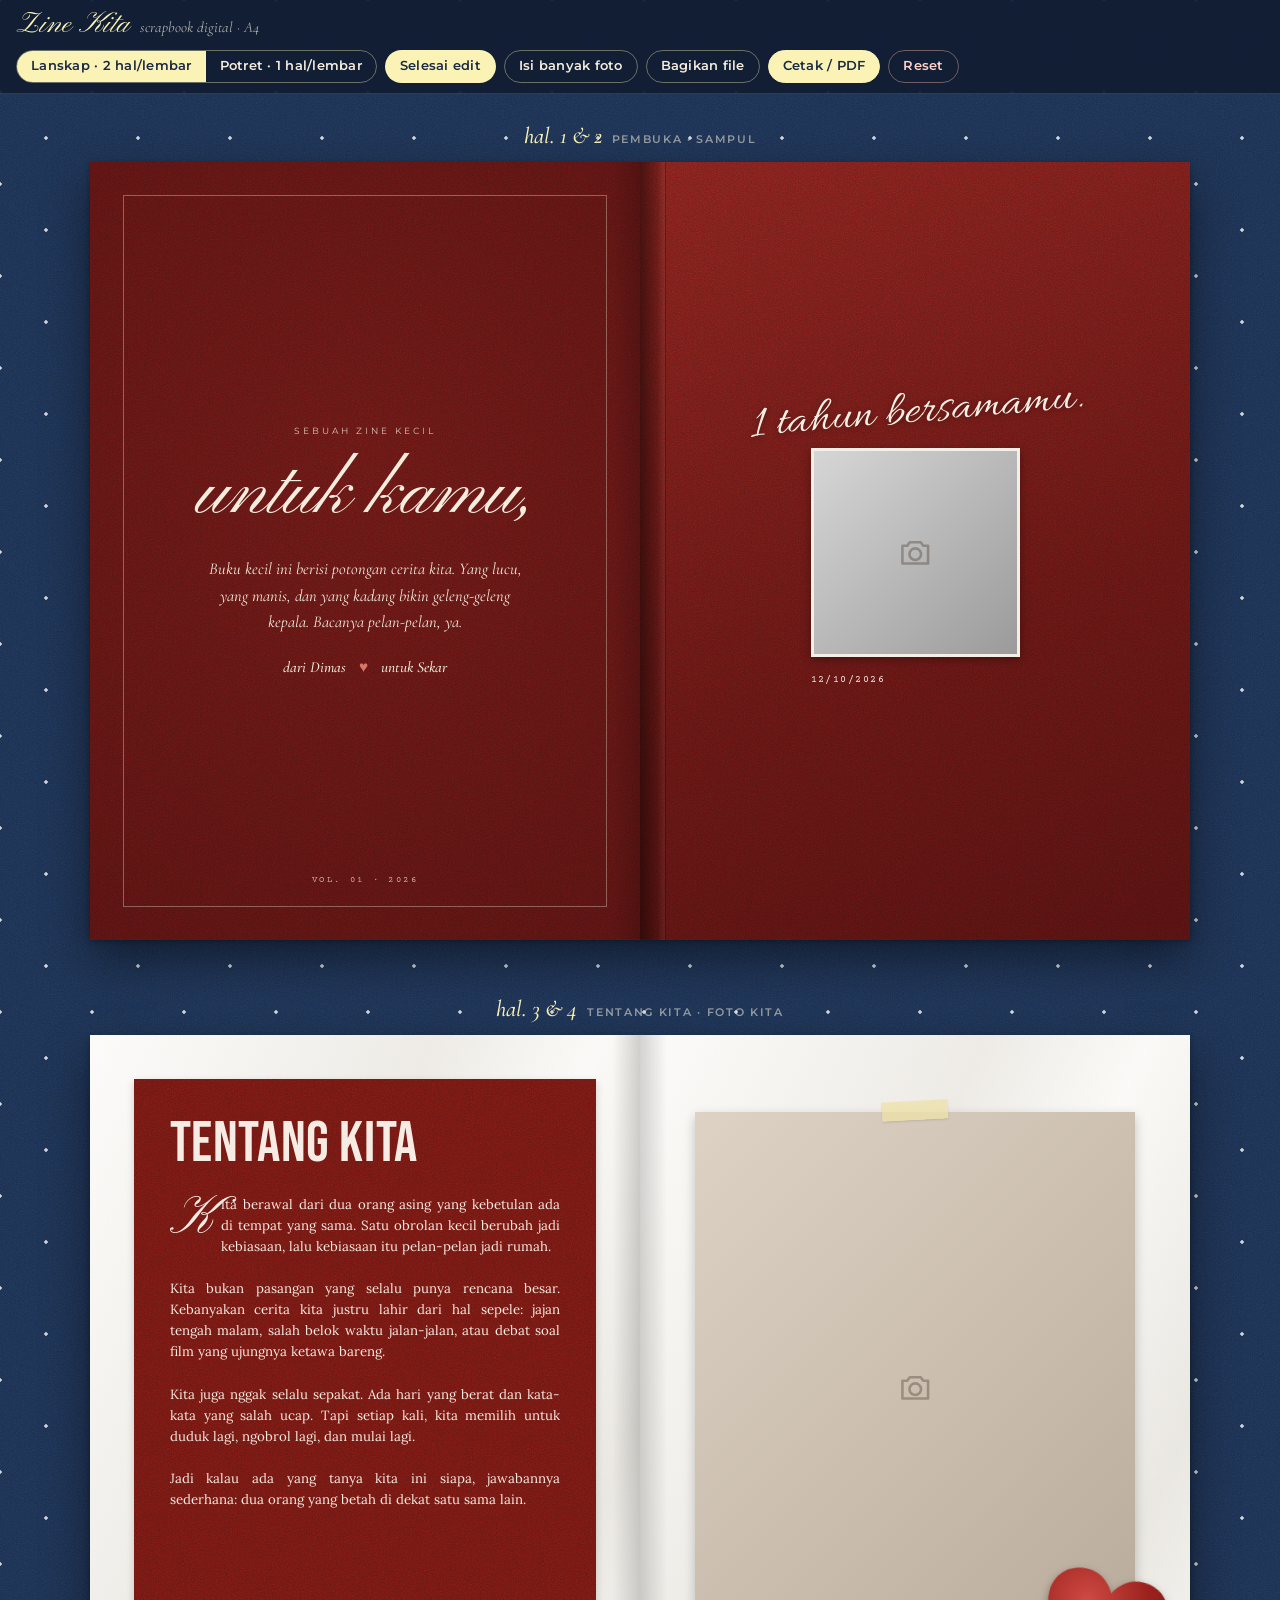
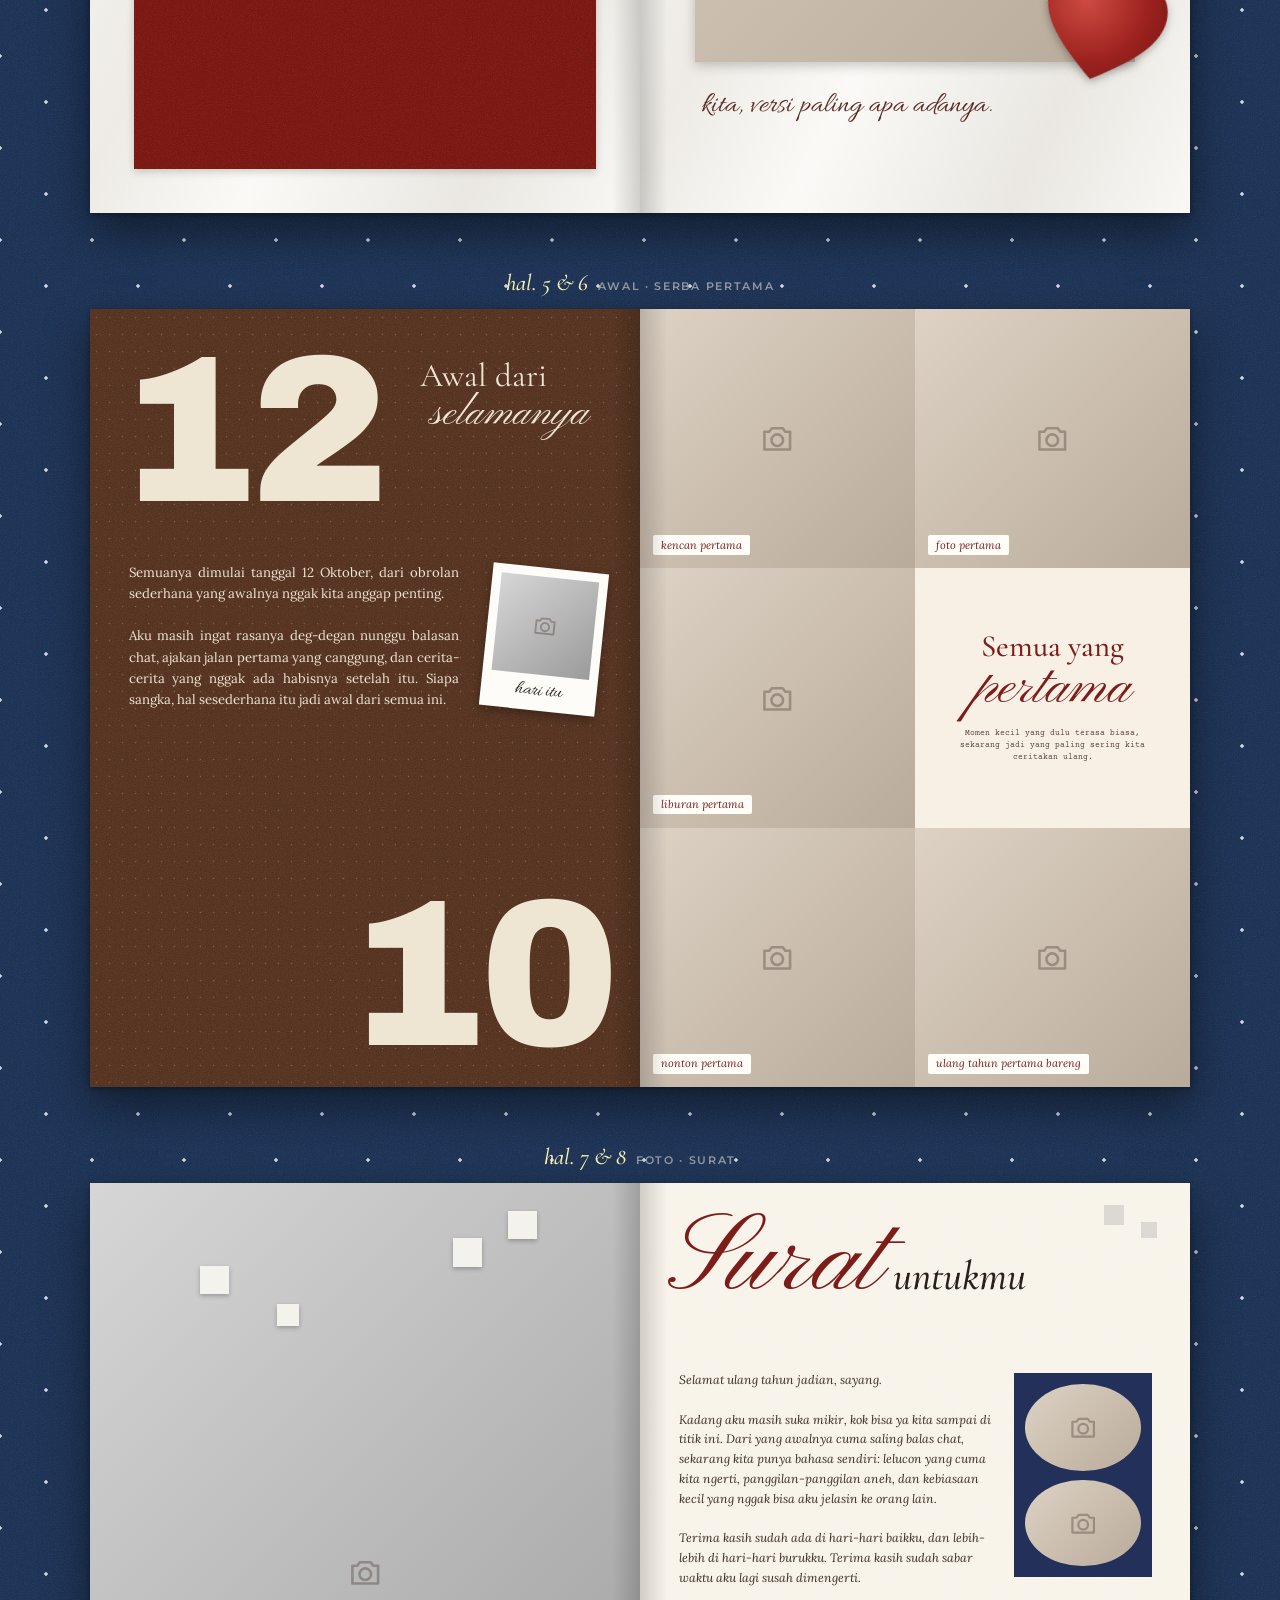
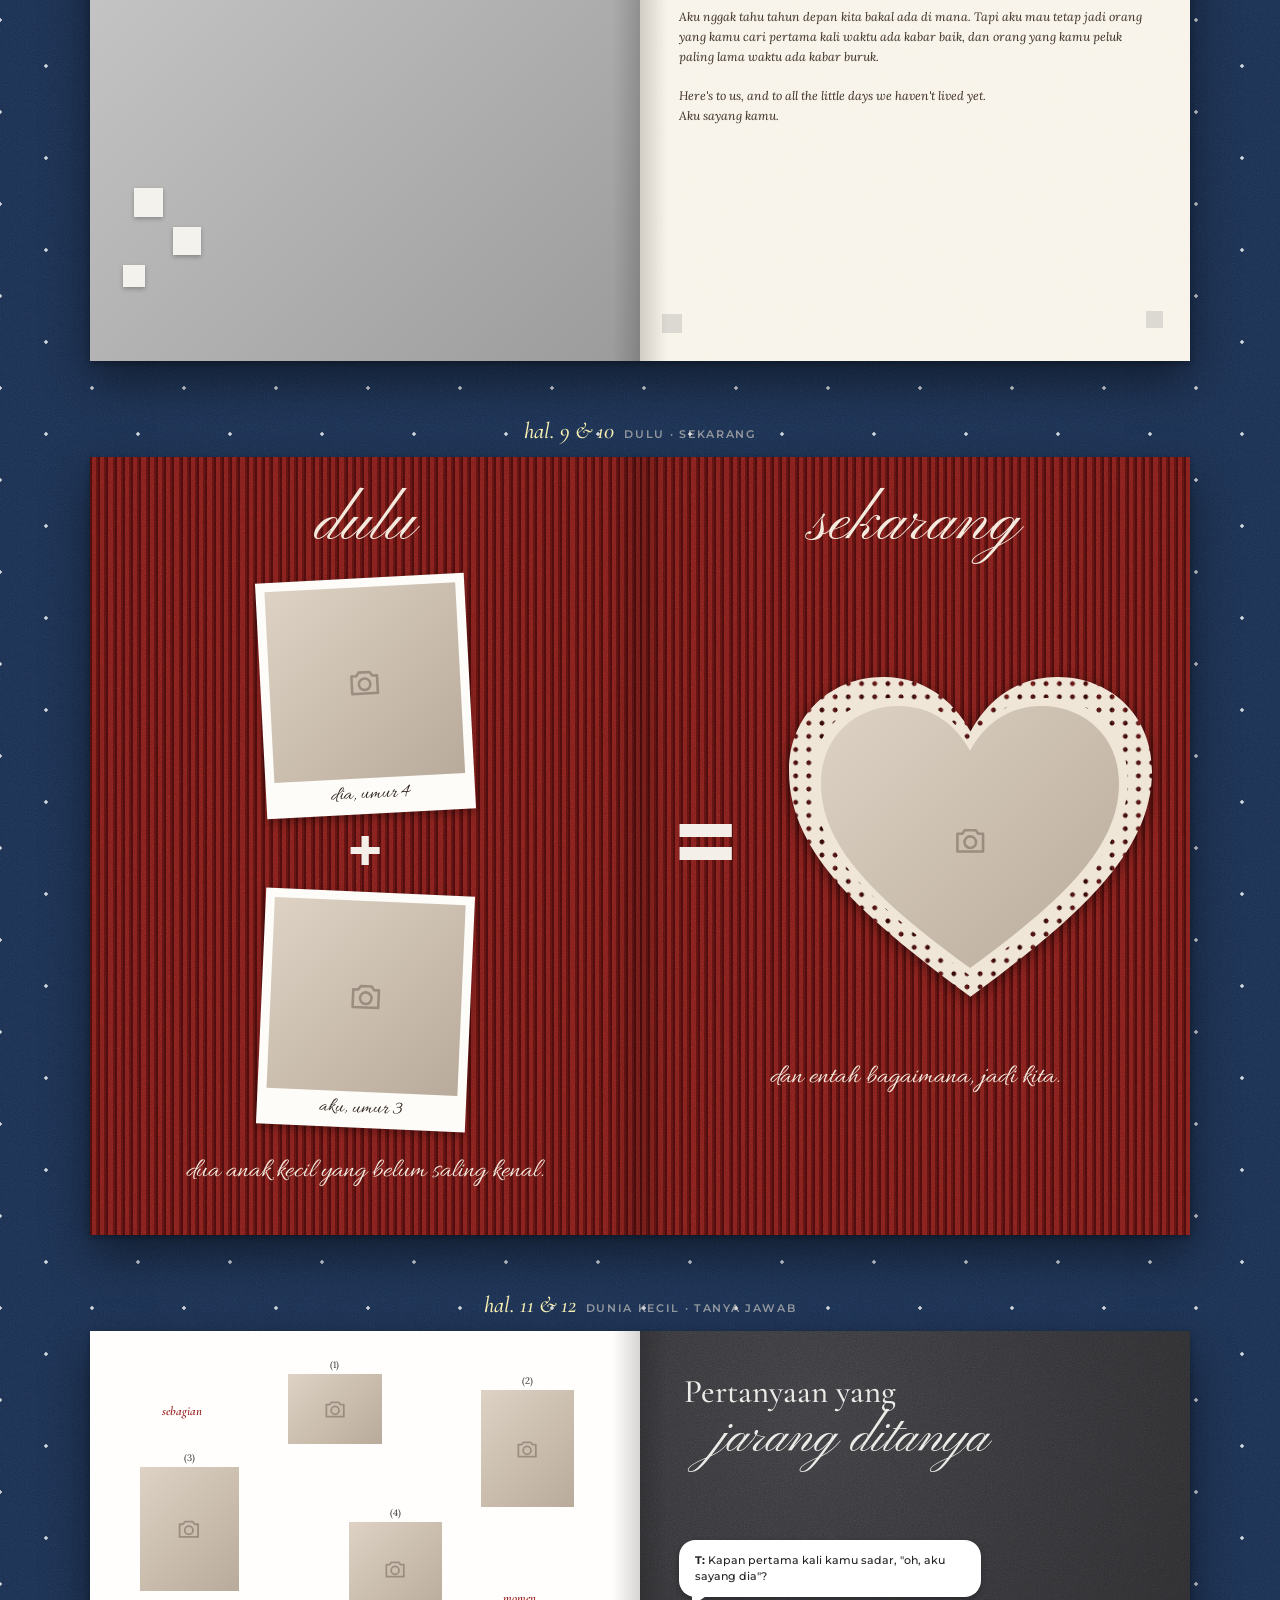
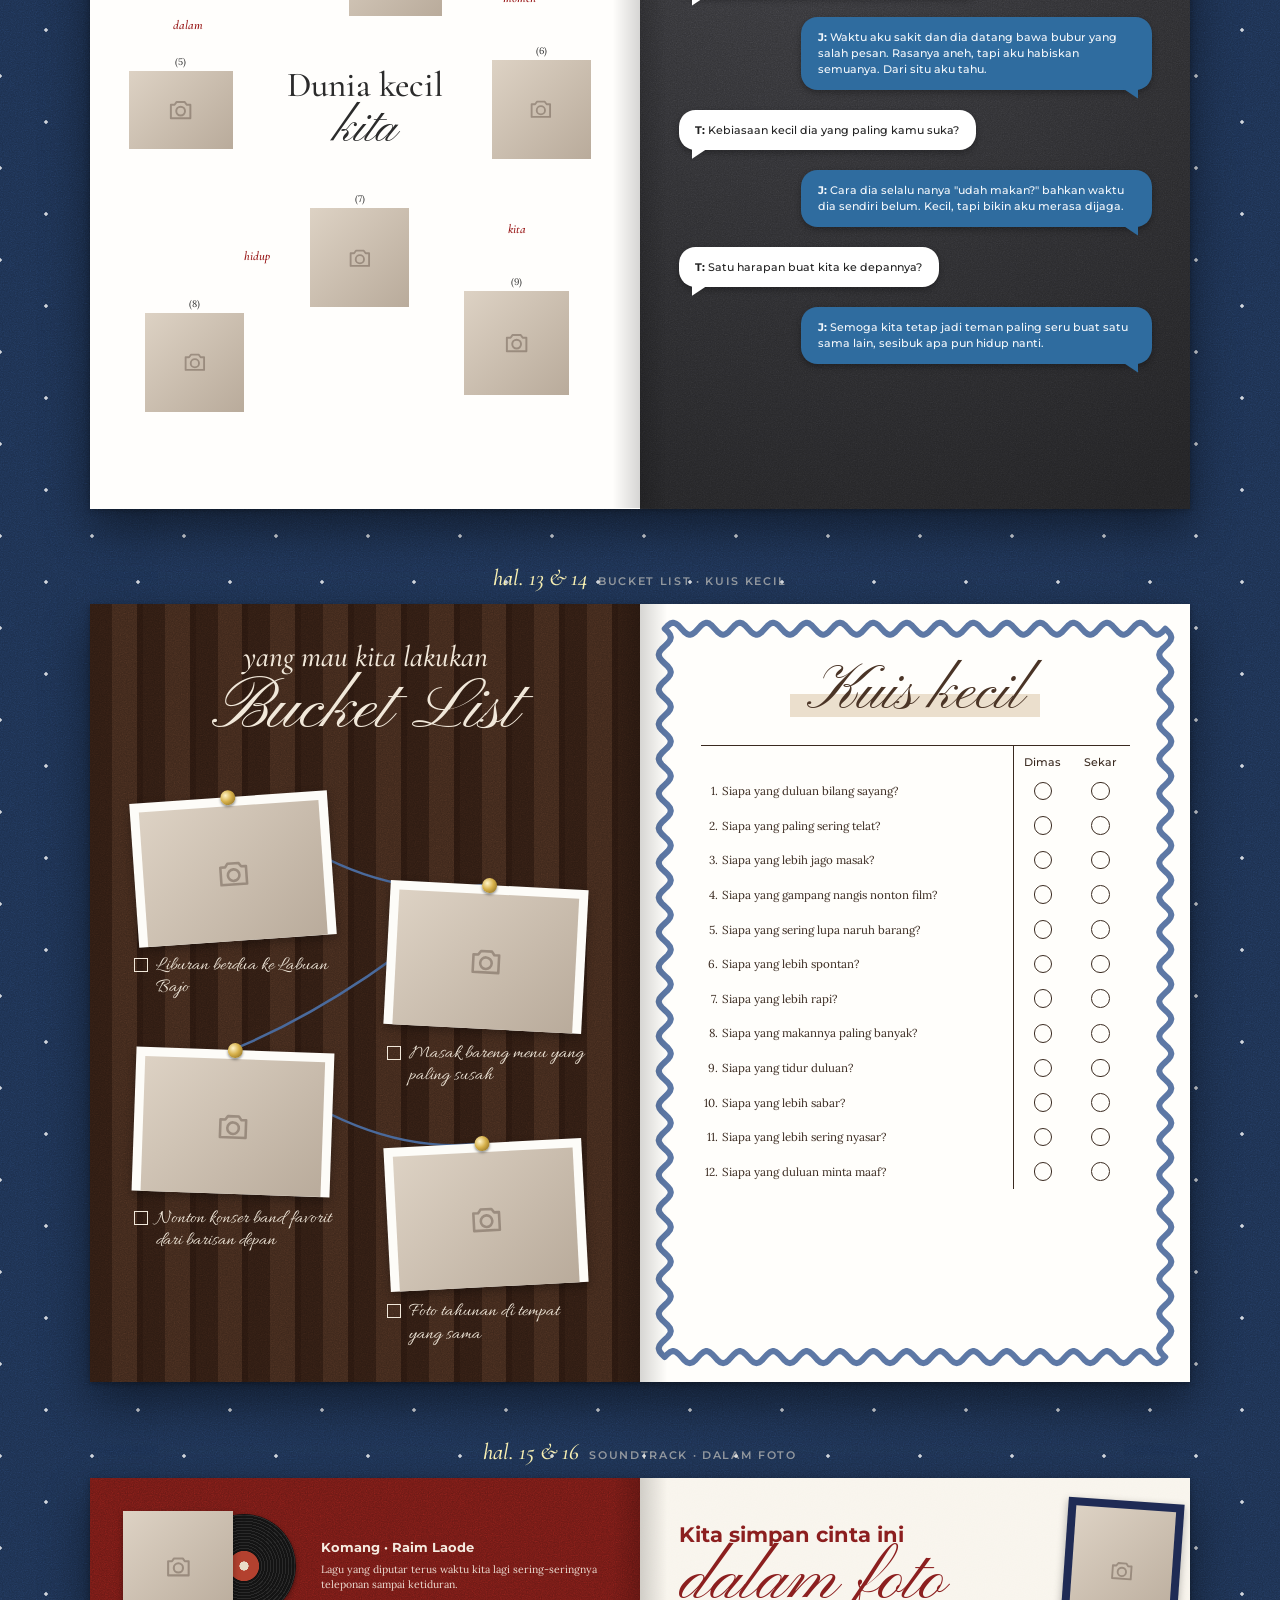
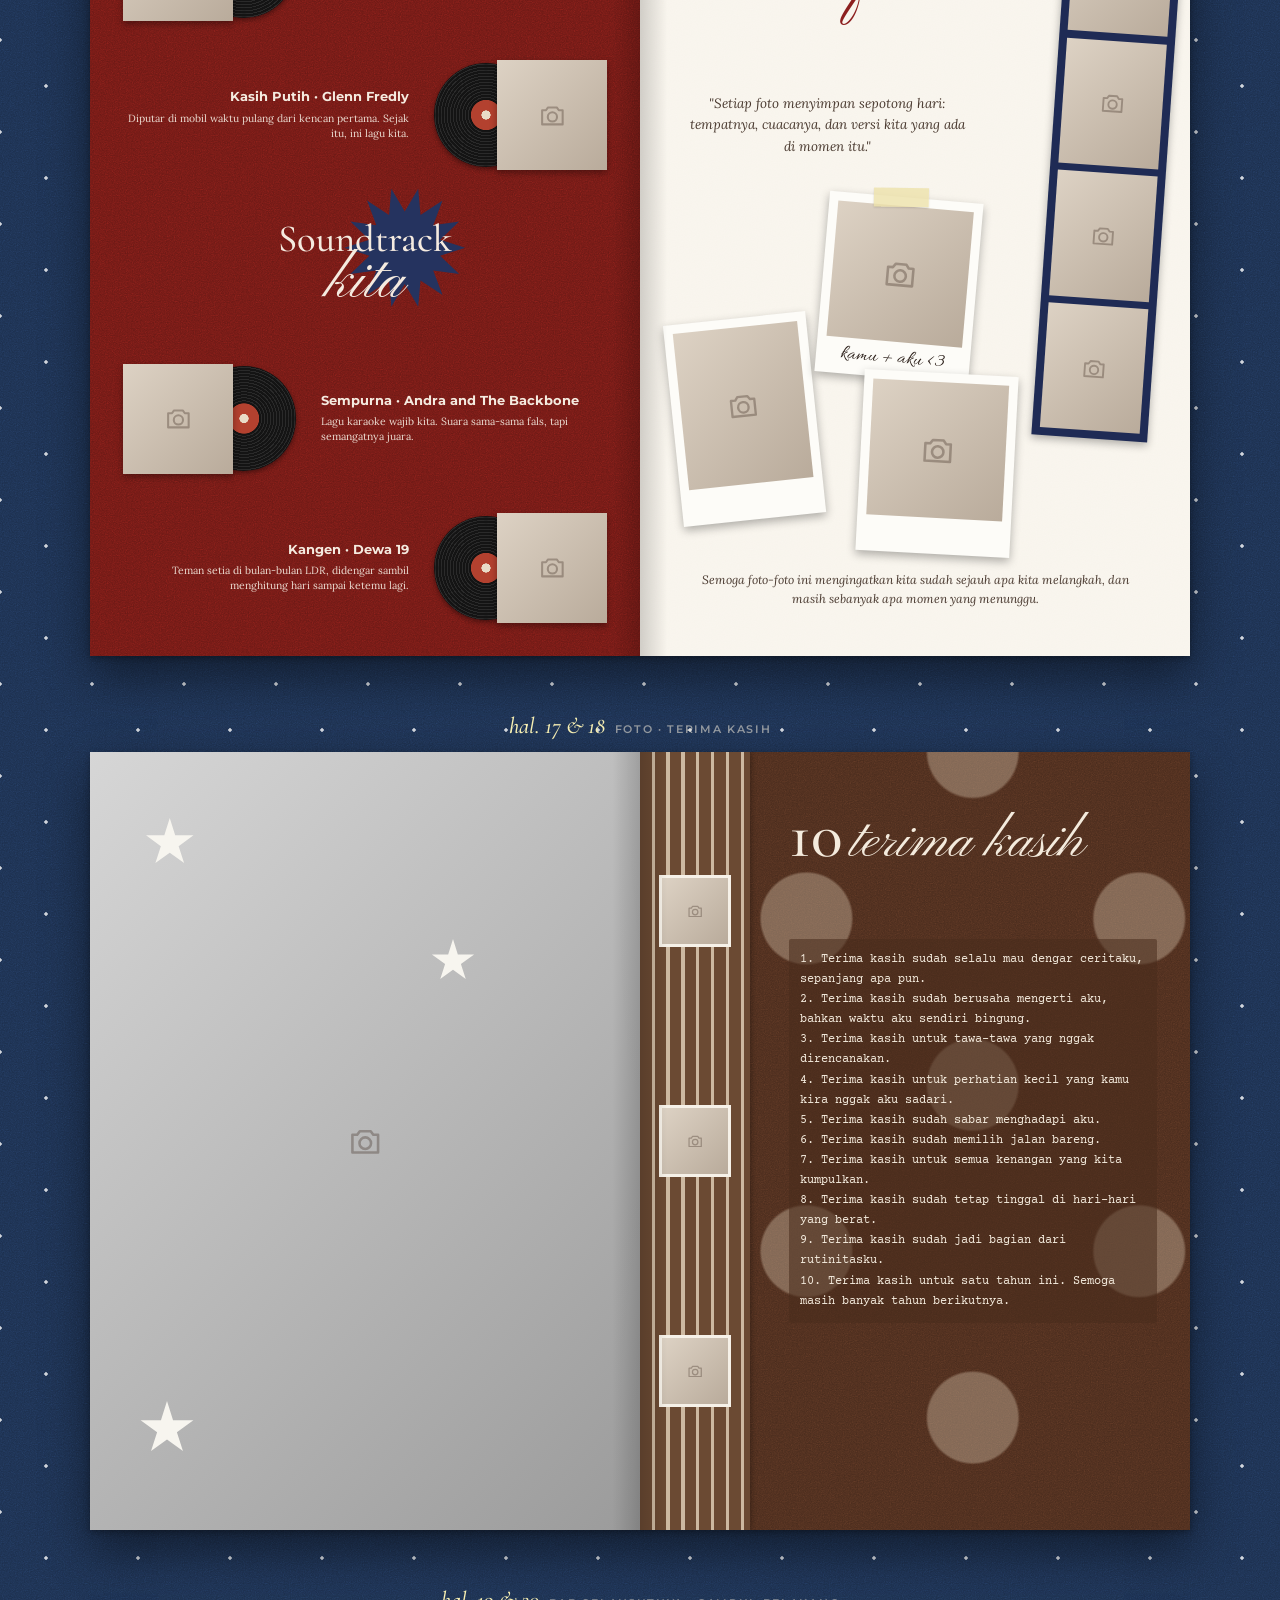
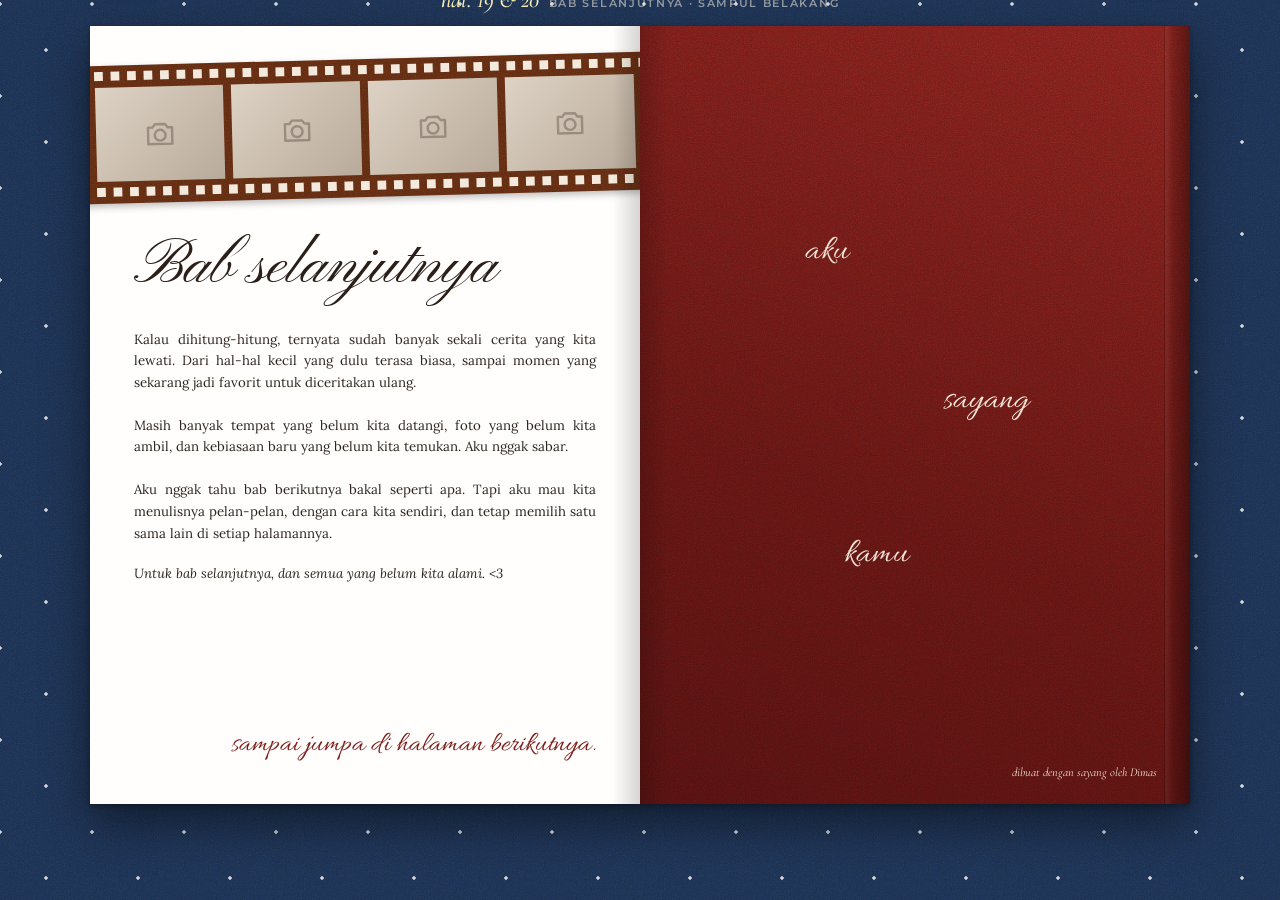
==== commit 03ca10d1: "Remove usage instructions from Zine Kita page Co-Authored-By: Claude Opus 5.5 <noreply@anthropic.com" ====
--- a/scrapbook/index.html
+++ b/scrapbook/index.html
@@ -72,29 +72,8 @@
 .btn:focus-visible,.ck:focus-visible,.ph:focus-visible{outline:2px solid var(--butter);outline-offset:2px}
 .status{font:500 12px var(--f-sans);color:rgba(244,236,221,.6);min-width:70px}
 
-.helpbar{
-  display:none;justify-content:center;text-align:center;
-  font:500 12.5px/1.5 var(--f-sans);color:#1a2a45;background:var(--butter);
-  padding-block:8px;padding-left:max(16px,env(safe-area-inset-left,0px));padding-right:max(16px,env(safe-area-inset-right,0px));
-}
-body.editing .helpbar{display:flex}
-.note{
-  display:none;justify-content:center;text-align:center;font:500 12.5px/1.5 var(--f-sans);
-  color:var(--cream);background:rgba(107,26,23,.9);
-  padding-block:8px;padding-left:max(16px,env(safe-area-inset-left,0px));padding-right:max(16px,env(safe-area-inset-right,0px));
-}
-body.framed .note{display:flex}
 body.framed [data-top-only]{display:none}
 
-/* ---------- intro ---------- */
-.intro{
-  display:flex;flex-direction:column;align-items:center;text-align:center;gap:10px;
-  padding-block:44px 8px;padding-left:max(16px,env(safe-area-inset-left,0px));padding-right:max(16px,env(safe-area-inset-right,0px));
-}
-.intro h1{margin:0;font:400 clamp(48px,9vw,84px)/1 var(--f-script);color:var(--butter);text-wrap:balance}
-.intro .tag{font:500 clamp(18px,3vw,26px)/1 var(--f-display);color:#1f2f52;background:var(--butter);padding:6px 16px}
-.intro ul{list-style:none;margin:10px 0 0;padding:0;font:500 clamp(16px,2.4vw,21px)/1.55 var(--f-display);color:var(--butter)}
-.intro li::before{content:"\2713\00a0 "}
 
 /* ---------- book & sheets ---------- */
 .book{
@@ -343,7 +322,7 @@
 @media print{
   html,body{background:#fff!important}
   body::before{display:none}
-  .bar,.intro,.helpbar,.note,.sheet-label,.toast,.edit-only,.ph-empty{display:none!important}
+  .bar,.sheet-label,.toast,.edit-only,.ph-empty{display:none!important}
   .book{display:block;padding:0}
   .sheet-wrap{display:block}
   .sheet{box-shadow:none;margin:0;overflow:hidden;break-after:page;page-break-after:always;max-width:none}
@@ -373,18 +352,7 @@
     <span class="status" id="status" aria-live="polite"></span>
   </div>
 </header>
-<div class="helpbar">Klik tulisan untuk mengubahnya. Klik bingkai foto untuk memilih foto; geser foto untuk mengatur posisinya. Semua tersimpan otomatis di browser ini.</div>
-<div class="note">Cetak dan unduh file tidak tersedia di pratinjau ini. Buka file <b>&nbsp;scrapbook/index.html&nbsp;</b> langsung di Chrome atau Safari untuk mencetak A4 dan membagikan.</div>
-
-<section class="intro">
-  <h1>Zine Kita</h1>
-  <div class="tag">20 halaman · siap cetak A4</div>
-  <ul>
-    <li>isi foto &amp; tulisan langsung di halaman</li>
-    <li>cetak A4 lanskap atau potret</li>
-    <li>bagikan sebagai satu file HTML atau PDF</li>
-  </ul>
-</section>
+
 
 <main class="book" id="book" lang="id">
 
@@ -731,7 +699,7 @@
       rm.type = "button"; rm.className = "ph-rm edit-only"; rm.setAttribute("aria-label", "Hapus foto"); rm.textContent = "×";
       ph.append(img, rm);
     } else {
-      ph.insertAdjacentHTML("beforeend", '<span class="ph-empty">' + CAM + '<span class="edit-only">Tambah foto</span></span>');
+      ph.insertAdjacentHTML("beforeend", '<span class="ph-empty">' + CAM + '</span>');
     }
   }
   function renderAll() {
@@ -881,8 +849,7 @@
   $("#t-edit").addEventListener("click", () => { setEdit(!state.edit); save(); });
   $("#b-print").addEventListener("click", () => {
     if (document.activeElement) document.activeElement.blur();
-    toast("Pilih ukuran kertas A4, margin: tidak ada, dan aktifkan grafis latar.");
-    setTimeout(() => window.print(), 350);
+    setTimeout(() => window.print(), 50);
   });
   const resetBtn = $("#b-reset");
   let resetArmed = null;
@@ -920,7 +887,7 @@
       }
     } catch (e) { if (e && e.name === "AbortError") return; }
     download(blob, name);
-    toast("File zine-kita.html terunduh. Kirim file ini, penerima cukup membukanya di browser.");
+    toast("File zine-kita.html terunduh.");
   });
 
   /* ---------- decorations ---------- */
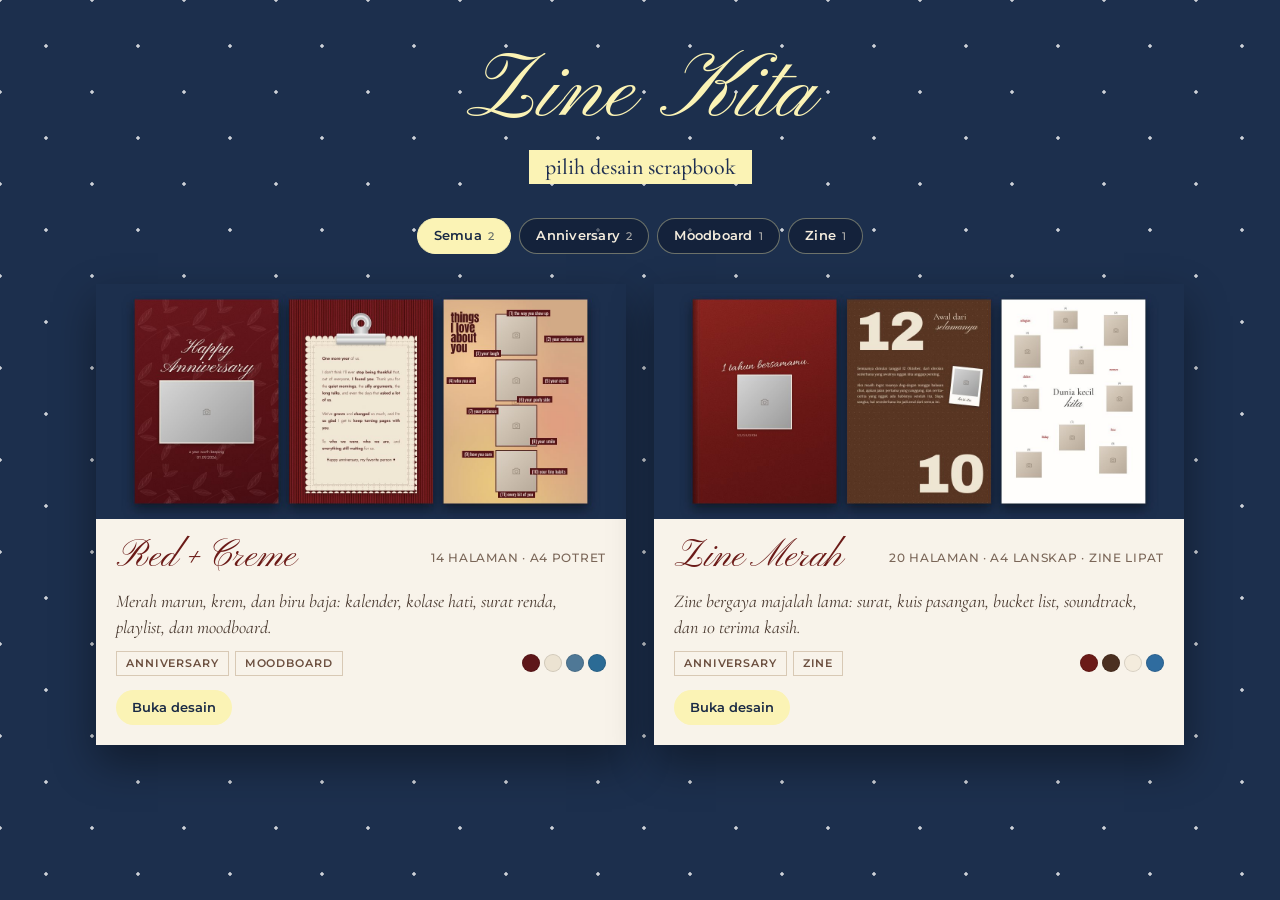
==== commit 462eb64f: "Zine Kita: add design picker, shared engine/build, and Red + Creme design Co-Authored-By: Claude Opu" ====
--- a/scrapbook/index.html
+++ b/scrapbook/index.html
@@ -5,923 +5,120 @@
 <meta name="viewport" content="width=device-width, initial-scale=1, viewport-fit=cover">
 <title>Zine Kita</title>
 <meta name="claude:viewport-fit-sides" content="cover">
-<meta name="description" content="Scrapbook digital 20 halaman bertema anniversary: isi foto dan tulisan, lalu cetak A4 atau bagikan sebagai file.">
+<meta name="description" content="Pilihan desain scrapbook digital siap cetak A4.">
 <link rel="preconnect" href="https://fonts.googleapis.com">
 <link rel="preconnect" href="https://fonts.gstatic.com" crossorigin>
-<link rel="stylesheet" href="https://fonts.googleapis.com/css2?family=Allura&family=Archivo+Black&family=Bebas+Neue&family=Cormorant+Garamond:ital,wght@0,400;0,500;0,600;1,400;1,500&family=Courier+Prime&family=Lora:ital,wght@0,400;0,500;1,400&family=Montserrat:wght@400;500;600;700&family=Pinyon+Script&display=swap">
-<style id="page-size">@page{size:A4 landscape;margin:0}</style>
+<link rel="stylesheet" href="https://fonts.googleapis.com/css2?family=Cormorant+Garamond:ital,wght@0,500;1,400;1,500&family=Montserrat:wght@400;500;600;700&family=Pinyon+Script&display=swap">
 <style>
-/* Layout: meja denim bertitik sebagai latar; tiap lembar = kertas A4 berisi 1 atau 2 halaman zine (rasio A5 = A4, jadi tata letak sama di lanskap & potret). */
+/* Layout: meja denim bertitik; header naskah + filter kategori; kartu desain dalam grid yang turun ke 1 kolom di HP. */
 :root{
-  --desk:#1c2f4d; --desk-dot:rgba(255,255,255,.8);
-  --wine:#6b1a17; --wine-deep:#4d1110; --cocoa:#4b2f20;
-  --cream:#f4ecdd; --paper:#fbf8f2; --ink:#2b1f19; --butter:#fbf3b5;
-  --steel:#5d78a5; --chat:#2f6c9f; --navy:#22305a;
+  --desk:#1c2f4d; --desk-2:#16263f; --dot:rgba(255,255,255,.78);
+  --cream:#f4ecdd; --muted:rgba(244,236,221,.62); --butter:#fbf3b5; --ink:#1a2a45; --card:#f8f3ea; --wine:#6b1a17;
   --f-script:"Pinyon Script","Great Vibes",cursive;
-  --f-hand:"Allura","Pinyon Script",cursive;
   --f-display:"Cormorant Garamond",Georgia,serif;
-  --f-body:"Lora",Georgia,"Times New Roman",serif;
-  --f-cond:"Bebas Neue","Oswald",Impact,sans-serif;
-  --f-black:"Archivo Black","Arial Black",sans-serif;
-  --f-mono:"Courier Prime","Courier New",monospace;
   --f-sans:"Montserrat","Helvetica Neue",Arial,sans-serif;
-  --grain:url("data:image/svg+xml,%3Csvg xmlns='http://www.w3.org/2000/svg' width='180' height='180'%3E%3Cfilter id='n'%3E%3CfeTurbulence type='fractalNoise' baseFrequency='.85' numOctaves='3' stitchTiles='stitch'/%3E%3CfeColorMatrix type='saturate' values='0'/%3E%3C/filter%3E%3Crect width='100%25' height='100%25' filter='url(%23n)' opacity='.6'/%3E%3C/svg%3E");
-  --heart:url("data:image/svg+xml,%3Csvg xmlns='http://www.w3.org/2000/svg' viewBox='0 0 100 90'%3E%3Cpath d='M50 88C20 66 0 48 0 26 0 10 12 0 26 0c11 0 19 6 24 15C55 6 63 0 74 0c14 0 26 10 26 26 0 22-20 40-50 62z'/%3E%3C/svg%3E");
   color-scheme:dark;
 }
 *{box-sizing:border-box}
 html{background:var(--desk)}
 body{
-  margin:0;min-height:100vh;color:var(--cream);font-family:var(--f-body);
+  margin:0;min-height:100vh;color:var(--cream);font-family:var(--f-sans);
   background:
-    radial-gradient(circle,var(--desk-dot) 0 1.4px,transparent 2.1px) 0 0/92px 92px,
-    radial-gradient(circle,var(--desk-dot) 0 1.4px,transparent 2.1px) 46px 46px/92px 92px,
-    var(--grain),
+    radial-gradient(circle,var(--dot) 0 1.4px,transparent 2.1px) 0 0/92px 92px,
+    radial-gradient(circle,var(--dot) 0 1.4px,transparent 2.1px) 46px 46px/92px 92px,
     var(--desk);
-  background-blend-mode:normal,normal,overlay,normal;
 }
-button{font:inherit}
-
-/* ---------- toolbar ---------- */
-.bar{
-  position:sticky;top:env(safe-area-inset-top,0px);z-index:30;
-  display:flex;flex-wrap:wrap;gap:10px 18px;align-items:center;justify-content:space-between;
-  padding-block:10px;
-  padding-left:max(16px,env(safe-area-inset-left,0px));
-  padding-right:max(16px,env(safe-area-inset-right,0px));
-  background:rgba(16,28,49,.9);backdrop-filter:blur(8px);-webkit-backdrop-filter:blur(8px);
-  border-bottom:1px solid rgba(251,243,181,.14);
-}
-body::before{content:"";position:fixed;inset:0 0 auto;height:env(safe-area-inset-top,0px);z-index:31;background:#101c31}
-.brand{display:flex;align-items:baseline;gap:10px;min-width:0}
-.brand b{font:400 30px/1 var(--f-script);color:var(--butter)}
-.brand span{font:italic 15px var(--f-display);color:rgba(244,236,221,.7)}
-.tools{display:flex;flex-wrap:wrap;gap:8px;align-items:center}
-.seg{display:inline-flex;border:1px solid rgba(251,243,181,.38);border-radius:999px;overflow:hidden}
-.btn{
-  font:600 12.5px/1 var(--f-sans);letter-spacing:.02em;color:var(--cream);
-  background:transparent;border:1px solid rgba(251,243,181,.38);border-radius:999px;
-  padding:9px 14px;cursor:pointer;white-space:nowrap;
-}
-.btn:hover{background:rgba(251,243,181,.1)}
-.seg .btn{border:0;border-radius:0}
-.btn[aria-pressed="true"]{background:var(--butter);color:#1a2a45}
-.btn.primary{background:var(--butter);border-color:var(--butter);color:#1a2a45}
-.btn.primary:hover{background:#fff7c8}
-.btn.warn{color:#ffd2c8;border-color:rgba(255,190,170,.4)}
-.btn:focus-visible,.ck:focus-visible,.ph:focus-visible{outline:2px solid var(--butter);outline-offset:2px}
-.status{font:500 12px var(--f-sans);color:rgba(244,236,221,.6);min-width:70px}
-
-body.framed [data-top-only]{display:none}
-
-
-/* ---------- book & sheets ---------- */
-.book{
-  display:flex;flex-direction:column;align-items:center;gap:56px;
-  padding-block:28px 96px;padding-left:max(16px,env(safe-area-inset-left,0px));padding-right:max(16px,env(safe-area-inset-right,0px));
-}
-.sheet-wrap{width:100%;display:flex;flex-direction:column;align-items:center;gap:12px}
-.sheet-label{display:flex;gap:10px;align-items:baseline;flex-wrap:wrap;justify-content:center}
-.lab-n{font:italic 500 23px var(--f-display);color:var(--butter)}
-.lab-t{font:600 10.5px var(--f-sans);letter-spacing:.16em;text-transform:uppercase;color:rgba(244,236,221,.55)}
-.sheet{position:relative;display:grid;max-width:100%;background:#fff;box-shadow:0 20px 44px rgba(0,0,0,.45),0 2px 6px rgba(0,0,0,.3)}
-.sheet.land{grid-template-columns:1fr 1fr;width:min(1100px,100%)}
-.sheet.port{grid-template-columns:1fr;width:min(600px,100%)}
-.sheet.land::after{content:"";position:absolute;top:0;bottom:0;left:50%;width:5%;transform:translateX(-50%);background:linear-gradient(90deg,transparent,rgba(0,0,0,.16) 50%,transparent);pointer-events:none;z-index:5}
-
-/* ---------- page base (all inner sizes in cqw: 100cqw = lebar halaman, tinggi = 141.42cqw) ---------- */
-.page{position:relative;width:100%;aspect-ratio:1/1.41421;container-type:inline-size;overflow:hidden;color:var(--ink);font-family:var(--f-body)}
-.page h2,.page h3,.page p{margin:0;font-weight:inherit}
-[e]{white-space:pre-line}
-.script{font-family:var(--f-script);font-weight:400}
-.hand{font-family:var(--f-hand)}
-.abs{position:absolute}
-
-/* photo slots */
-.ph{position:relative;overflow:hidden;background:linear-gradient(135deg,#ddd2c4,#b9ab9b)}
-.ph.bw{background:linear-gradient(135deg,#d6d6d6,#9b9b9b)}
-.ph img{position:absolute;inset:0;width:100%;height:100%;object-fit:cover;display:block;user-select:none;-webkit-user-select:none;-webkit-user-drag:none}
-.ph.bw img{filter:grayscale(1) contrast(1.06)}
-.ph-empty{position:absolute;inset:0;display:flex;flex-direction:column;align-items:center;justify-content:center;gap:.8cqw;color:rgba(55,38,28,.5);font:600 1.5cqw/1.1 var(--f-sans);letter-spacing:.1em;text-transform:uppercase;text-align:center;pointer-events:none}
-.ph-empty svg{width:28%;max-width:7cqw;min-width:14px;height:auto;opacity:.65}
-.ph-rm{position:absolute;top:5px;right:5px;z-index:4;width:26px;height:26px;border-radius:50%;border:0;padding:0;background:rgba(0,0,0,.62);color:#fff;font:700 17px/26px var(--f-sans);cursor:pointer}
-body:not(.editing) .edit-only{display:none!important}
-body.editing .ph{cursor:pointer}
-body.editing .ph.has{cursor:grab;touch-action:none}
-body.editing .ph:hover{box-shadow:inset 0 0 0 2px rgba(80,140,230,.85)}
-body.editing [e]{outline:1px dashed transparent;outline-offset:2px;border-radius:2px;cursor:text}
-body.editing [e]:hover{outline-color:rgba(80,140,230,.7)}
-body.editing [e]:focus{outline:1.5px solid #4a8be0}
-
-.pol{position:absolute;background:#fdfcf8;padding:1.6cqw 1.6cqw 0;box-shadow:0 .7cqw 1.8cqw rgba(0,0,0,.3)}
-.pol .ph{width:100%;aspect-ratio:var(--ar,1)}
-.pol .cap{font:3.6cqw/1.1 var(--f-hand);color:var(--ink);text-align:center;padding:1.1cqw 0 1.5cqw;min-height:5.6cqw}
-.tape{position:absolute;z-index:3;width:12cqw;height:3.4cqw;background:rgba(238,226,170,.78);box-shadow:0 1px 2px rgba(0,0,0,.12)}
-.ck{cursor:pointer;padding:0;background:transparent;color:inherit}
-
-/* 1 · pembuka */
-.pg-end{background:var(--grain),radial-gradient(120% 90% at 50% 40%,#611715,var(--wine-deep));background-blend-mode:overlay,normal;color:var(--cream)}
-.pg-end .frame{position:absolute;inset:6cqw;border:1px solid rgba(244,236,221,.35);display:flex;flex-direction:column;align-items:center;justify-content:center;text-align:center;gap:4cqw;padding:8cqw}
-.eyebrow{font:600 1.7cqw/1 var(--f-sans);letter-spacing:.32em;text-transform:uppercase;opacity:.8}
-.end-title{font:400 14cqw/1 var(--f-script)}
-.end-text{font:italic 400 3cqw/1.6 var(--f-display);max-width:60cqw}
-.end-sign{font:italic 500 2.8cqw var(--f-display);display:flex;gap:2.4cqw;align-items:center}
-.end-sign i{font-style:normal;color:#d8746a}
-.end-stamp{position:absolute;left:0;right:0;bottom:10cqw;text-align:center;font:1.6cqw var(--f-mono);letter-spacing:.3em;text-transform:uppercase;opacity:.7}
-
-/* 2 · sampul */
-.pg-cover{background:var(--grain),linear-gradient(160deg,#7a201c,#5c1513 60%,#4e1110);background-blend-mode:overlay,normal}
-.spine{position:absolute;top:0;bottom:0;left:0;width:4.6cqw;background:linear-gradient(90deg,rgba(0,0,0,.38),rgba(0,0,0,.12) 70%,rgba(255,255,255,.05));box-shadow:1px 0 0 rgba(0,0,0,.25)}
-.spine.r{left:auto;right:0;transform:scaleX(-1)}
-.cover-title{position:absolute;left:20cqw;top:41cqw;z-index:2;font:400 9cqw/1 var(--f-hand);color:#f6efe4;transform:rotate(-5deg);text-shadow:0 1px 6px rgba(0,0,0,.35)}
-.cover-photo{position:absolute;left:31cqw;top:52cqw;width:38cqw;aspect-ratio:1;border:.7cqw solid #f3eee6;box-shadow:0 .6cqw 1.6cqw rgba(0,0,0,.35)}
-.cover-date{position:absolute;left:31cqw;top:93cqw;font:1.9cqw var(--f-mono);letter-spacing:.14em;color:#f3eee6}
-
-/* 3–4 · tentang kita */
-.paper{background:var(--grain),linear-gradient(115deg,rgba(255,255,255,.7),rgba(0,0,0,.035) 38%,rgba(255,255,255,.55) 56%,rgba(0,0,0,.05) 80%,rgba(255,255,255,.4)),#f5f2ec;background-blend-mode:soft-light,normal,normal}
-.about-block{position:absolute;inset:8cqw;background:var(--grain),#6c1712;background-blend-mode:overlay,normal;color:#f6ece3;padding:7cqw 6.5cqw;box-shadow:0 .5cqw 1.4cqw rgba(0,0,0,.18)}
-.about-block h2{font:400 10.5cqw/.9 var(--f-cond);letter-spacing:.01em;margin-bottom:4.5cqw}
-.about-text{font:2.42cqw/1.58 var(--f-body);text-align:justify;hyphens:auto}
-.about-text::first-letter{font:400 9.5cqw/.7 var(--f-script);float:left;margin:1.6cqw 1.4cqw 0 0}
-.about-photo{position:absolute;left:10cqw;top:14cqw;width:80cqw;aspect-ratio:4/5;box-shadow:0 .8cqw 2cqw rgba(0,0,0,.22)}
-.heart-wrap{position:absolute;right:5cqw;top:98cqw;width:22cqw;aspect-ratio:10/9;transform:rotate(14deg);filter:drop-shadow(0 .7cqw .8cqw rgba(0,0,0,.3));z-index:3}
-.paper-heart{width:100%;height:100%;background:radial-gradient(circle at 32% 28%,#cf4a43,#9b211d 55%,#6e1512);-webkit-mask:var(--heart) center/contain no-repeat;mask:var(--heart) center/contain no-repeat}
-.about-cap{position:absolute;left:11cqw;top:119cqw;width:60cqw;font:5.4cqw/1.1 var(--f-hand);color:#5a2a22}
-
-/* 5 · tanggal */
-.pg-start{background:radial-gradient(circle,rgba(255,238,215,.2) 0 .6px,transparent 1.1px) 0 0/13px 17px,var(--grain),#4d2f1f;background-blend-mode:normal,overlay,normal;color:#efe5d3}
-.big-n{position:absolute;font:38cqw/.8 var(--f-black);color:#efe5d3;letter-spacing:-.03em}
-.n1{left:5cqw;top:7cqw}
-.n2{right:5cqw;bottom:5cqw}
-.start-title{position:absolute;left:60cqw;top:9cqw;width:37cqw}
-.start-title .a{font:400 6cqw/1 var(--f-display)}
-.start-title .script{display:block;font-size:7.6cqw;line-height:1.1;margin-left:2cqw}
-.start-text{position:absolute;left:7cqw;top:46cqw;width:60cqw;font:2.4cqw/1.6 var(--f-body);text-align:justify;hyphens:auto}
-.start-side{position:absolute;left:6cqw;top:39cqw;font:600 1.5cqw var(--f-sans);letter-spacing:.3em;text-transform:uppercase;opacity:.65}
-
-/* 6 · serba pertama */
-.firsts{position:absolute;inset:0;display:grid;grid-template-columns:1fr 1fr;grid-template-rows:repeat(3,1fr)}
-.cell{position:relative;overflow:hidden}
-.cell>.ph{position:absolute;inset:0}
-.chip{position:absolute;left:2.4cqw;bottom:2.4cqw;z-index:2;background:#fffdf8;color:#7c1d1a;font:italic 2cqw/1 var(--f-body);padding:.8cqw 1.4cqw}
-.first-card{background:var(--grain),#f7efe2;background-blend-mode:soft-light,normal;display:flex;flex-direction:column;align-items:center;justify-content:center;text-align:center;padding:3cqw;color:#7c1d1a}
-.first-card .a{font:500 5.6cqw/1 var(--f-display)}
-.first-card .script{font-size:10cqw;line-height:1}
-.first-card p.m{font:1.45cqw/1.5 var(--f-mono);color:#5a463a;margin-top:2cqw;max-width:36cqw}
-
-/* 7 & 17 · foto penuh */
-.full{position:absolute;inset:0}
-.sq{position:absolute;width:5.2cqw;aspect-ratio:1;background:#f4f2ed;box-shadow:0 .3cqw .8cqw rgba(0,0,0,.25);z-index:2;pointer-events:none}
-.star{position:absolute;z-index:2;width:9cqw;aspect-ratio:1;background:#f7f5ef;clip-path:polygon(50% 0%,61% 35%,98% 35%,68% 57%,79% 91%,50% 70%,21% 91%,32% 57%,2% 35%,39% 35%);filter:drop-shadow(0 0 2px rgba(0,0,0,.4));pointer-events:none}
-
-/* 8 · surat */
-.pg-letter{background:var(--grain),#f8f3e9;background-blend-mode:soft-light,normal}
-.letter-head{position:absolute;left:5cqw;top:5cqw;display:flex;align-items:flex-end;gap:2cqw}
-.letter-head .script{font-size:20cqw;line-height:.95;color:#7c1d1a}
-.letter-head .sub{font:italic 500 7.5cqw/.95 var(--f-display);padding-bottom:3.5cqw}
-.letter-body{position:absolute;left:7cqw;right:7cqw;top:34cqw;font:italic 2.22cqw/1.62 var(--f-body);color:#3b2d25}
-.ovals{float:right;width:25cqw;margin:.6cqw 0 1.6cqw 3cqw;background:var(--navy);padding:2cqw;display:flex;flex-direction:column;gap:1.6cqw}
-.ovals .ph{width:100%;aspect-ratio:4/3;border-radius:50%}
-.gsq{position:absolute;width:3.6cqw;aspect-ratio:1;background:#dcd8d2}
-
-/* 9–10 · dulu & sekarang */
-.cord{background:var(--grain),repeating-linear-gradient(90deg,#470d0c 0 .35%,#7b1f1c .35% 1.1%,#5b1311 1.1% 1.5%);background-blend-mode:overlay,normal;color:#f4e9dd}
-.cord-title{position:absolute;left:0;right:0;top:6cqw;text-align:center;font-size:12cqw;line-height:1}
-.plus{position:absolute;left:0;right:0;text-align:center;font:10cqw/1 var(--f-black);color:#f4efe8}
-.cord-cap{position:absolute;left:8cqw;right:8cqw;text-align:center;font:5cqw/1.15 var(--f-hand)}
-.lace{position:absolute;left:27cqw;top:40cqw;width:66cqw;aspect-ratio:10/9;filter:drop-shadow(0 .9cqw 1.4cqw rgba(0,0,0,.45))}
-.lace::before{content:"";position:absolute;inset:0;background:radial-gradient(circle,transparent 0 22%,#efe6d8 30%) 0 0/2.4cqw 2.4cqw;-webkit-mask:var(--heart) center/contain no-repeat;mask:var(--heart) center/contain no-repeat}
-.lace .rim{position:absolute;inset:6.5%;background:#efe6d8;-webkit-mask:var(--heart) center/contain no-repeat;mask:var(--heart) center/contain no-repeat}
-.lace .ph{position:absolute;inset:9%;z-index:1;-webkit-mask:var(--heart) center/contain no-repeat;mask:var(--heart) center/contain no-repeat}
-.equals{position:absolute;left:6cqw;top:60cqw;font:18cqw/1 var(--f-black);color:#f4efe8}
-
-/* 11 · dunia kecil */
-.pg-world{background:#fffefc}
-.lw{position:absolute;left:var(--x);top:var(--y);width:var(--w)}
-.lw .n{font:1.7cqw var(--f-body);text-align:center;margin-bottom:.6cqw;color:#333}
-.lw .ph{aspect-ratio:var(--ar,1)}
-.w{position:absolute;font:italic 600 2.3cqw var(--f-display);color:#9b1d1d}
-.world-title{position:absolute;left:0;right:0;top:61cqw;text-align:center;color:#2b2b2b}
-.world-title .a{font:500 6.4cqw/1 var(--f-display)}
-.world-title .script{display:block;font-size:9cqw;line-height:1.1}
-
-/* 12 · tanya jawab */
-.pg-faq{background:var(--grain),radial-gradient(130% 100% at 30% 10%,#3c3c40,#222224);background-blend-mode:overlay,normal;color:#ecebe8}
-.faq-title{position:absolute;left:8cqw;top:8cqw;right:8cqw}
-.faq-title .a{font:500 6cqw/1.05 var(--f-display)}
-.faq-title .script{display:block;font-size:9.5cqw;line-height:1.1;margin-left:6cqw}
-.bubbles{position:absolute;left:7cqw;right:7cqw;top:38cqw;display:flex;flex-direction:column;gap:3.6cqw}
-.bub{position:relative;border-radius:3cqw;padding:2.2cqw 3cqw;font:500 2.05cqw/1.45 var(--f-sans);box-shadow:0 .5cqw 1.2cqw rgba(0,0,0,.3)}
-.bub::after{content:"";position:absolute;bottom:-1.6cqw;width:3cqw;height:2cqw;background:inherit}
-.bub b{font-weight:700}
-.bq{align-self:flex-start;max-width:64%;background:#fff;color:#232323}
-.bq::after{left:2.4cqw;clip-path:polygon(0 0,100% 0,0 100%)}
-.ba{align-self:flex-end;max-width:74%;background:#2f6c9f;color:#f3f7fb}
-.ba::after{right:2.4cqw;clip-path:polygon(0 0,100% 0,100% 100%)}
-
-/* 13 · bucket list */
-.pg-bucket{background:var(--grain),repeating-linear-gradient(90deg,#2d1b12 0 4%,#3d271b 4% 8.5%,#28170f 8.5% 9.6%);background-blend-mode:overlay,normal;color:#f1e8da}
-.bl-title{position:absolute;left:0;right:0;top:7cqw;text-align:center}
-.bl-title .a{font:italic 500 5.4cqw/1 var(--f-display)}
-.bl-title .script{display:block;font-size:13cqw;line-height:1.05}
-.strings{position:absolute;inset:0;width:100%;height:100%;z-index:1;pointer-events:none}
-.bi{position:absolute;width:36cqw;z-index:2}
-.bi .pol{position:relative;transform:rotate(var(--r,0deg))}
-.pin{position:absolute;top:-1.3cqw;left:50%;z-index:3;width:2.8cqw;height:2.8cqw;border-radius:50%;transform:translateX(-50%);background:radial-gradient(circle at 35% 35%,#fff4c8,#d6b04a 45%,#7d5f18);box-shadow:0 .3cqw .5cqw rgba(0,0,0,.45)}
-.bi-cap{display:flex;gap:1.4cqw;align-items:flex-start;margin-top:2.6cqw;font:3.5cqw/1.15 var(--f-hand)}
-.box{flex:none;position:relative;width:2.6cqw;height:2.6cqw;margin-top:.5cqw;border:1.5px solid currentColor}
-.box.on::after{content:"";position:absolute;left:28%;top:2%;width:32%;height:62%;border:solid currentColor;border-width:0 .45cqw .45cqw 0;transform:rotate(45deg)}
-
-/* 14 · kuis */
-.pg-quiz{background:#fffefb}
-.wave{position:absolute;inset:0;width:100%;height:100%;pointer-events:none}
-.quiz{position:absolute;left:11cqw;right:11cqw;top:10cqw;bottom:11cqw;display:flex;flex-direction:column}
-.quiz-title{position:relative;isolation:isolate;align-self:center;font:400 11cqw/1.15 var(--f-script);color:#4a3426;padding:0 3cqw}
-.quiz-title::before{content:"";position:absolute;left:0;right:0;bottom:16%;height:34%;background:#ebdfcd;z-index:-1}
-.qtable{position:relative;margin-top:3cqw;border-top:1px solid #3a2a20;counter-reset:q}
-.qtable::after{content:"";position:absolute;top:0;bottom:0;right:21cqw;border-left:1px solid #3a2a20}
-.qrow{display:grid;grid-template-columns:1fr 10.5cqw 10.5cqw;align-items:center;gap:0;padding:1.45cqw 0;font:2.1cqw/1.35 var(--f-body);color:#3a2a20}
-.qrow.head{padding:2cqw 0 1cqw;font:500 2cqw/1 var(--f-sans);text-align:center}
-.qrow.head span:first-child{visibility:hidden}
-.qrow:not(.head){counter-increment:q}
-.qrow:not(.head) .qt{display:flex;gap:.8cqw;padding-right:2cqw}
-.qrow:not(.head) .qt::before{content:counter(q) ".";flex:none;width:3.2cqw;text-align:right}
-.dot{justify-self:center;width:3.4cqw;height:3.4cqw;border-radius:50%;border:1.5px solid #3a2a20}
-.dot.on{background:#7c1d1a;border-color:#7c1d1a;box-shadow:inset 0 0 0 .55cqw #fffefb}
-
-/* 15 · soundtrack */
-.pg-sound{background:var(--grain),#6c1915;background-blend-mode:overlay,normal;color:#f5ebe0}
-.sound{position:absolute;inset:6cqw;display:flex;flex-direction:column;justify-content:space-between}
-.song{display:flex;align-items:center;gap:3cqw}
-.song.rev{flex-direction:row-reverse;text-align:right}
-.rec{position:relative;flex:none;width:33cqw;height:20cqw}
-.rec .ph{position:absolute;left:0;top:0;width:20cqw;height:20cqw;z-index:2;box-shadow:0 .5cqw 1.2cqw rgba(0,0,0,.35)}
-.vinyl{position:absolute;left:12.5cqw;top:.5cqw;width:19cqw;height:19cqw;border-radius:50%;background:radial-gradient(circle,#e9dcc8 0 6%,#b3412f 6.5% 20%,#111 21%,transparent 22%),repeating-radial-gradient(circle,#141414 0 .35cqw,#2a2a2a .4cqw .55cqw);box-shadow:0 .4cqw 1cqw rgba(0,0,0,.4)}
-.song.rev .rec .ph{left:auto;right:0}
-.song.rev .vinyl{left:auto;right:12.5cqw}
-.song-txt{min-width:0}
-.song h3{font:700 2.3cqw/1.25 var(--f-sans);margin-bottom:1cqw}
-.song p{font:1.9cqw/1.45 var(--f-body);opacity:.92}
-.sound-title{position:relative;align-self:center;text-align:center;padding:2cqw 0}
-.burst{position:absolute;left:52%;top:46%;width:22cqw;height:22cqw;transform:translate(-20%,-62%);background:#25335f;z-index:0}
-.sound-title span{position:relative;z-index:1;display:block}
-.sound-title .a{font:500 7cqw/1 var(--f-display)}
-.sound-title .script{font-size:11cqw;line-height:1;margin-top:-1cqw}
-
-/* 16 · foto */
-.pg-photos{background:var(--grain),#f8f4ec;background-blend-mode:soft-light,normal}
-.pt-title{position:absolute;left:7cqw;top:8cqw;width:62cqw;color:#8c1f1f}
-.pt-title .sm{font:700 3.9cqw/1.15 var(--f-sans)}
-.pt-title .script{display:block;font-size:13cqw;line-height:.95}
-.strip{position:absolute;right:4.5cqw;top:4cqw;width:21cqw;padding:1.4cqw;background:#1f2b55;transform:rotate(4deg);display:flex;flex-direction:column;gap:1.4cqw;box-shadow:0 .6cqw 1.6cqw rgba(0,0,0,.3);z-index:2}
-.strip .ph{aspect-ratio:4/5}
-.quote{position:absolute;left:8cqw;top:39cqw;width:52cqw;font:italic 2.45cqw/1.6 var(--f-body);color:#4a3a30;text-align:center}
-.closing{position:absolute;left:8cqw;right:8cqw;top:126cqw;font:italic 2.2cqw/1.55 var(--f-body);color:#4a3a30;text-align:center}
-
-/* 18 · terima kasih */
-.pg-thanks{
-  background:
-    radial-gradient(circle,rgba(205,186,163,.42) 0 19%,transparent 20%) 0 0/26cqw 26cqw,
-    radial-gradient(circle,rgba(205,186,163,.42) 0 19%,transparent 20%) 13cqw 13cqw/26cqw 26cqw,
-    var(--grain),#4a2c1d;
-  background-blend-mode:normal,normal,overlay,normal;color:#f4ebdd}
-.band{position:absolute;left:0;top:0;bottom:0;width:20cqw;background:repeating-linear-gradient(90deg,#6b4a33 0 2.1cqw,#cdb9a1 2.1cqw 2.7cqw);box-shadow:.4cqw 0 1cqw rgba(0,0,0,.3);display:flex;flex-direction:column;align-items:center;justify-content:space-around;padding:8cqw 0}
-.band .ph{width:13cqw;aspect-ratio:1;border:.6cqw solid #f6f1e8}
-.th-title{position:absolute;left:27cqw;top:9cqw;display:flex;align-items:baseline;gap:1.5cqw}
-.th-title .a{font:500 12cqw/1 var(--f-display)}
-.th-title .script{font-size:10cqw;line-height:1}
-.th-list{position:absolute;left:27cqw;right:6cqw;top:34cqw;font:2.15cqw/1.7 var(--f-mono);background:rgba(74,44,29,.55);padding:2cqw 2cqw}
-
-/* 19 · bab selanjutnya */
-.pg-next{background:#fffefc}
-.film{position:absolute;left:-2cqw;right:-2cqw;top:6cqw;height:25cqw;padding:4cqw 3cqw;display:grid;grid-template-columns:repeat(4,1fr);gap:1.4cqw;background:var(--grain),#5b2a12;background-blend-mode:overlay,normal;transform:rotate(-1.5deg);box-shadow:0 .6cqw 1.4cqw rgba(0,0,0,.25)}
-.film::before,.film::after{content:"";position:absolute;left:0;right:0;height:1.7cqw;background:linear-gradient(90deg,#f3e9dc 0 55%,transparent 55%) 0 0/3cqw 100%}
-.film::before{top:1.1cqw}
-.film::after{bottom:1.1cqw}
-.film .ph{height:100%}
-.next-title{position:absolute;left:8cqw;top:38cqw;font-size:11.5cqw;line-height:1;color:var(--ink)}
-.next-text{position:absolute;left:8cqw;right:8cqw;top:55cqw;font:2.42cqw/1.62 var(--f-body);text-align:justify;hyphens:auto;color:#2f2520}
-.next-text em{font-style:italic}
-.next-text p+p{margin-top:1.4em}
-.next-sign{position:absolute;right:8cqw;bottom:8cqw;font:5.2cqw/1 var(--f-hand);color:#7c1d1a}
-
-/* 20 · belakang */
-.pg-back{background:var(--grain),linear-gradient(200deg,#7a201c,#5c1513 60%,#4e1110);background-blend-mode:overlay,normal;color:#f1e4d6}
-.bw-word{position:absolute;font:400 6.4cqw/1 var(--f-hand)}
-.made{position:absolute;right:6cqw;bottom:4.5cqw;font:italic 500 2.2cqw var(--f-display)}
-
-.toast{position:fixed;left:50%;bottom:calc(20px + env(safe-area-inset-bottom,0px));transform:translateX(-50%) translateY(20px);opacity:0;transition:.25s;z-index:40;background:var(--butter);color:#1a2a45;font:600 13px var(--f-sans);padding:10px 16px;border-radius:999px;box-shadow:0 6px 20px rgba(0,0,0,.35);pointer-events:none;max-width:calc(100% - 32px);text-align:center}
-.toast.show{opacity:1;transform:translateX(-50%) translateY(0)}
-
-@media (max-width:560px){
-  .brand span{display:none}
-  .book{gap:40px}
-}
-@media (prefers-reduced-motion:reduce){.toast{transition:none}}
-
-@media print{
-  html,body{background:#fff!important}
-  body::before{display:none}
-  .bar,.sheet-label,.toast,.edit-only,.ph-empty{display:none!important}
-  .book{display:block;padding:0}
-  .sheet-wrap{display:block}
-  .sheet{box-shadow:none;margin:0;overflow:hidden;break-after:page;page-break-after:always;max-width:none}
-  .sheet-wrap:last-child .sheet{break-after:auto;page-break-after:auto}
-  .sheet.land{width:297mm;height:209.6mm}
-  .sheet.port{width:210mm;height:296.6mm}
-  .sheet::after{display:none}
-  body.editing .ph:hover,body.editing [e]{outline:none!important;box-shadow:none}
-  *{-webkit-print-color-adjust:exact;print-color-adjust:exact}
-}
+.wrap{max-width:1120px;margin:0 auto;padding-block:48px 80px;padding-left:max(16px,env(safe-area-inset-left,0px));padding-right:max(16px,env(safe-area-inset-right,0px))}
+header{display:flex;flex-direction:column;align-items:center;text-align:center;gap:10px}
+h1{margin:0;font:400 clamp(52px,10vw,92px)/1 var(--f-script);color:var(--butter);text-wrap:balance}
+.tag{font:500 clamp(17px,2.6vw,22px)/1 var(--f-display);color:#1f2f52;background:var(--butter);padding:6px 16px}
+.filters{display:flex;flex-wrap:wrap;justify-content:center;gap:8px;margin:34px 0 30px}
+.chip{font:600 13px/1 var(--f-sans);letter-spacing:.02em;color:var(--cream);background:rgba(16,28,49,.6);border:1px solid rgba(251,243,181,.38);border-radius:999px;padding:10px 16px;cursor:pointer}
+.chip:hover{background:rgba(251,243,181,.12)}
+.chip[aria-pressed="true"]{background:var(--butter);color:var(--ink);border-color:var(--butter)}
+.chip:focus-visible,.card:focus-visible{outline:2px solid var(--butter);outline-offset:3px}
+.chip small{font-weight:500;opacity:.7;margin-left:6px}
+.grid{display:grid;grid-template-columns:repeat(auto-fill,minmax(min(100%,460px),1fr));gap:28px}
+.card{display:flex;flex-direction:column;min-width:0;background:var(--card);color:#2b1f19;text-decoration:none;box-shadow:0 18px 40px rgba(0,0,0,.4);transition:transform .2s,box-shadow .2s}
+.card:hover{transform:translateY(-4px);box-shadow:0 24px 50px rgba(0,0,0,.5)}
+.card img{display:block;width:100%;aspect-ratio:1400/620;object-fit:cover;background:var(--desk-2)}
+.card .body{display:flex;flex-direction:column;gap:10px;padding:18px 20px 20px}
+.card .row{display:flex;justify-content:space-between;align-items:center;gap:12px;flex-wrap:wrap}
+.card h2{margin:0;font:400 38px/1.1 var(--f-script);color:var(--wine)}
+.card .meta{font:500 12px var(--f-sans);letter-spacing:.06em;text-transform:uppercase;color:#7a6658}
+.card p{margin:0;font:italic 400 18px/1.45 var(--f-display);color:#4a3a30}
+.tags{display:flex;flex-wrap:wrap;gap:6px}
+.tags span{font:600 11px/1 var(--f-sans);letter-spacing:.08em;text-transform:uppercase;padding:6px 9px;border:1px solid #d8c9b5;color:#6b4f3f}
+.sw{display:flex;gap:4px}
+.sw i{width:18px;height:18px;border-radius:50%;box-shadow:inset 0 0 0 1px rgba(0,0,0,.12)}
+.open{margin-top:4px;align-self:flex-start;font:600 13px/1 var(--f-sans);color:var(--ink);background:var(--butter);padding:11px 16px;border-radius:999px}
+.empty{grid-column:1/-1;text-align:center;font:italic 20px var(--f-display);color:var(--muted)}
+@media (prefers-reduced-motion:reduce){.card{transition:none}.card:hover{transform:none}}
 </style>
 </head>
 <body>
+<div class="wrap">
+  <header>
+    <h1>Zine Kita</h1>
+    <div class="tag">pilih desain scrapbook</div>
+  </header>
+  <nav class="filters" id="filters" aria-label="Kategori desain"></nav>
+  <main class="grid" id="grid"></main>
+</div>
+<script>
+/* Daftar desain. Desain baru: buat src/designs/<id>/, jalankan build.py, buat pratinjau di preview/<id>.jpg, lalu tambahkan satu entri di sini. */
+const DESIGNS = [
+  {
+    id: "red-creme", title: "Red + Creme", pages: 14, paper: "A4 potret",
+    cats: ["Anniversary", "Moodboard"],
+    desc: "Merah marun, krem, dan biru baja: kalender, kolase hati, surat renda, playlist, dan moodboard.",
+    colors: ["#5e1619", "#ece3d2", "#4f7896", "#2b6b95"]
+  },
+  {
+    id: "zine-merah", title: "Zine Merah", pages: 20, paper: "A4 lanskap · zine lipat",
+    cats: ["Anniversary", "Zine"],
+    desc: "Zine bergaya majalah lama: surat, kuis pasangan, bucket list, soundtrack, dan 10 terima kasih.",
+    colors: ["#6b1a17", "#4b2f20", "#f4ecdd", "#2f6c9f"]
+  }
+];
 
-<header class="bar">
-  <div class="brand"><b>Zine Kita</b><span>scrapbook digital · A4</span></div>
-  <div class="tools">
-    <div class="seg" role="group" aria-label="Orientasi kertas">
-      <button class="btn" id="m-land" type="button" aria-pressed="true">Lanskap · 2 hal/lembar</button>
-      <button class="btn" id="m-port" type="button" aria-pressed="false">Potret · 1 hal/lembar</button>
-    </div>
-    <button class="btn" id="t-edit" type="button" aria-pressed="false">Mode edit</button>
-    <button class="btn edit-only" id="b-many" type="button">Isi banyak foto</button>
-    <button class="btn" id="b-share" type="button" data-top-only>Bagikan file</button>
-    <button class="btn primary" id="b-print" type="button" data-top-only>Cetak / PDF</button>
-    <button class="btn warn edit-only" id="b-reset" type="button">Reset</button>
-    <span class="status" id="status" aria-live="polite"></span>
-  </div>
-</header>
+const grid = document.getElementById("grid");
+const filters = document.getElementById("filters");
+const cats = ["Semua", ...new Set(DESIGNS.flatMap(d => d.cats))];
+let active = "Semua";
+try { const saved = localStorage.getItem("zk-cat"); if (saved && cats.includes(saved)) active = saved; } catch (e) {}
 
-
-<main class="book" id="book" lang="id">
-
-<!-- 1 -->
-<section class="page pg-end" data-id="end" data-label="pembuka">
-  <div class="frame">
-    <p class="eyebrow" e>sebuah zine kecil</p>
-    <h2 class="end-title" e>untuk kamu,</h2>
-    <p class="end-text" e>Buku kecil ini berisi potongan cerita kita. Yang lucu, yang manis, dan yang kadang bikin geleng-geleng kepala. Bacanya pelan-pelan, ya.</p>
-    <div class="end-sign"><span e>dari Dimas</span><i>&#9829;</i><span e>untuk Sekar</span></div>
-  </div>
-  <p class="end-stamp" e>vol. 01 · 2026</p>
-</section>
-
-<!-- 2 -->
-<section class="page pg-cover" data-id="cover" data-label="sampul">
-  <div class="spine"></div>
-  <h2 class="cover-title" e>1 tahun bersamamu.</h2>
-  <div class="ph bw cover-photo"></div>
-  <p class="cover-date" e>12/10/2026</p>
-</section>
-
-<!-- 3 -->
-<section class="page paper" data-id="about" data-label="tentang kita">
-  <div class="about-block">
-    <h2 e>TENTANG KITA</h2>
-    <p class="about-text" e>
-Kita berawal dari dua orang asing yang kebetulan ada di tempat yang sama. Satu obrolan kecil berubah jadi kebiasaan, lalu kebiasaan itu pelan-pelan jadi rumah.
-
-Kita bukan pasangan yang selalu punya rencana besar. Kebanyakan cerita kita justru lahir dari hal sepele: jajan tengah malam, salah belok waktu jalan-jalan, atau debat soal film yang ujungnya ketawa bareng.
-
-Kita juga nggak selalu sepakat. Ada hari yang berat dan kata-kata yang salah ucap. Tapi setiap kali, kita memilih untuk duduk lagi, ngobrol lagi, dan mulai lagi.
-
-Jadi kalau ada yang tanya kita ini siapa, jawabannya sederhana: dua orang yang betah di dekat satu sama lain.
-    </p>
-  </div>
-</section>
-
-<!-- 4 -->
-<section class="page paper" data-id="aboutph" data-label="foto kita">
-  <div class="tape" style="left:44cqw;top:12cqw;transform:rotate(-3deg)"></div>
-  <div class="ph about-photo"></div>
-  <div class="heart-wrap"><div class="paper-heart"></div></div>
-  <p class="about-cap" e>kita, versi paling apa adanya.</p>
-</section>
-
-<!-- 5 -->
-<section class="page pg-start" data-id="start" data-label="awal">
-  <div class="big-n n1" e>12</div>
-  <div class="start-title"><span class="a" e>Awal dari</span><span class="script" e>selamanya</span></div>
-  <div class="pol" style="left:72cqw;top:47cqw;width:21cqw;transform:rotate(6deg)"><div class="ph bw"></div><p class="cap" e>hari itu</p></div>
-  <p class="start-text" e>
-Semuanya dimulai tanggal 12 Oktober, dari obrolan sederhana yang awalnya nggak kita anggap penting.
-
-Aku masih ingat rasanya deg-degan nunggu balasan chat, ajakan jalan pertama yang canggung, dan cerita-cerita yang nggak ada habisnya setelah itu. Siapa sangka, hal sesederhana itu jadi awal dari semua ini.
-  </p>
-  <div class="big-n n2" e>10</div>
-</section>
-
-<!-- 6 -->
-<section class="page" data-id="firsts" data-label="serba pertama">
-  <div class="firsts">
-    <div class="cell"><div class="ph"></div><span class="chip" e>kencan pertama</span></div>
-    <div class="cell"><div class="ph"></div><span class="chip" e>foto pertama</span></div>
-    <div class="cell"><div class="ph"></div><span class="chip" e>liburan pertama</span></div>
-    <div class="cell first-card">
-      <span class="a" e>Semua yang</span>
-      <span class="script" e>pertama</span>
-      <p class="m" e>Momen kecil yang dulu terasa biasa, sekarang jadi yang paling sering kita ceritakan ulang.</p>
-    </div>
-    <div class="cell"><div class="ph"></div><span class="chip" e>nonton pertama</span></div>
-    <div class="cell"><div class="ph"></div><span class="chip" e>ulang tahun pertama bareng</span></div>
-  </div>
-</section>
-
-<!-- 7 -->
-<section class="page" data-id="bw1" data-label="foto">
-  <div class="ph bw full"></div>
-  <i class="sq" style="left:66cqw;top:10cqw"></i><i class="sq" style="left:76cqw;top:5cqw"></i>
-  <i class="sq" style="left:20cqw;top:15cqw"></i><i class="sq" style="left:34cqw;top:22cqw;width:4cqw"></i>
-  <i class="sq" style="left:8cqw;top:110cqw"></i><i class="sq" style="left:15cqw;top:117cqw"></i><i class="sq" style="left:6cqw;top:124cqw;width:4cqw"></i>
-</section>
-
-<!-- 8 -->
-<section class="page pg-letter" data-id="letter" data-label="surat">
-  <i class="gsq" style="right:12cqw;top:4cqw"></i><i class="gsq" style="right:6cqw;top:7cqw;width:3cqw"></i>
-  <i class="gsq" style="left:4cqw;bottom:5cqw"></i><i class="gsq" style="right:5cqw;bottom:6cqw;width:3cqw"></i>
-  <div class="letter-head"><span class="script" e>Surat</span><span class="sub" e>untukmu</span></div>
-  <div class="letter-body">
-    <div class="ovals"><div class="ph"></div><div class="ph"></div></div>
-    <p e>
-Selamat ulang tahun jadian, sayang.
-
-Kadang aku masih suka mikir, kok bisa ya kita sampai di titik ini. Dari yang awalnya cuma saling balas chat, sekarang kita punya bahasa sendiri: lelucon yang cuma kita ngerti, panggilan-panggilan aneh, dan kebiasaan kecil yang nggak bisa aku jelasin ke orang lain.
-
-Terima kasih sudah ada di hari-hari baikku, dan lebih-lebih di hari-hari burukku. Terima kasih sudah sabar waktu aku lagi susah dimengerti.
-
-Aku nggak tahu tahun depan kita bakal ada di mana. Tapi aku mau tetap jadi orang yang kamu cari pertama kali waktu ada kabar baik, dan orang yang kamu peluk paling lama waktu ada kabar buruk.
-
-Here's to us, and to all the little days we haven't lived yet.
-Aku sayang kamu.
-    </p>
-  </div>
-</section>
-
-<!-- 9 -->
-<section class="page cord" data-id="then" data-label="dulu">
-  <h2 class="cord-title script" e>dulu</h2>
-  <div class="pol" style="left:31cqw;top:22cqw;width:38cqw;transform:rotate(-3deg)"><div class="ph"></div><p class="cap" e>dia, umur 4</p></div>
-  <div class="plus" style="top:66cqw">+</div>
-  <div class="pol" style="left:31cqw;top:79cqw;width:38cqw;transform:rotate(2.5deg)"><div class="ph"></div><p class="cap" e>aku, umur 3</p></div>
-  <p class="cord-cap" style="top:127cqw" e>dua anak kecil yang belum saling kenal.</p>
-</section>
-
-<!-- 10 -->
-<section class="page cord" data-id="now" data-label="sekarang">
-  <h2 class="cord-title script" e>sekarang</h2>
-  <div class="equals">=</div>
-  <div class="lace"><div class="rim"></div><div class="ph"></div></div>
-  <p class="cord-cap" style="top:110cqw" e>dan entah bagaimana, jadi kita.</p>
-</section>
-
-<!-- 11 -->
-<section class="page pg-world" data-id="world" data-label="dunia kecil">
-  <div class="lw" style="--x:36cqw;--y:5cqw;--w:17cqw;--ar:4/3"><p class="n">(1)</p><div class="ph"></div></div>
-  <div class="lw" style="--x:71cqw;--y:8cqw;--w:17cqw;--ar:4/5"><p class="n">(2)</p><div class="ph"></div></div>
-  <div class="lw" style="--x:9cqw;--y:22cqw;--w:18cqw;--ar:4/5"><p class="n">(3)</p><div class="ph"></div></div>
-  <div class="lw" style="--x:47cqw;--y:32cqw;--w:17cqw"><p class="n">(4)</p><div class="ph"></div></div>
-  <div class="lw" style="--x:7cqw;--y:59cqw;--w:19cqw;--ar:4/3"><p class="n">(5)</p><div class="ph"></div></div>
-  <div class="lw" style="--x:73cqw;--y:57cqw;--w:18cqw"><p class="n">(6)</p><div class="ph"></div></div>
-  <div class="lw" style="--x:40cqw;--y:84cqw;--w:18cqw"><p class="n">(7)</p><div class="ph"></div></div>
-  <div class="lw" style="--x:10cqw;--y:103cqw;--w:18cqw"><p class="n">(8)</p><div class="ph"></div></div>
-  <div class="lw" style="--x:68cqw;--y:99cqw;--w:19cqw"><p class="n">(9)</p><div class="ph"></div></div>
-  <span class="w" style="left:13cqw;top:13cqw" e>sebagian</span>
-  <span class="w" style="left:75cqw;top:47cqw" e>momen</span>
-  <span class="w" style="left:15cqw;top:52cqw" e>dalam</span>
-  <span class="w" style="left:28cqw;top:94cqw" e>hidup</span>
-  <span class="w" style="left:76cqw;top:89cqw" e>kita</span>
-  <div class="world-title"><span class="a" e>Dunia kecil</span><span class="script" e>kita</span></div>
-</section>
-
-<!-- 12 -->
-<section class="page pg-faq" data-id="faq" data-label="tanya jawab">
-  <div class="faq-title"><span class="a" e>Pertanyaan yang</span><span class="script" e>jarang ditanya</span></div>
-  <div class="bubbles">
-    <div class="bub bq"><b>T:</b> <span e>Kapan pertama kali kamu sadar, "oh, aku sayang dia"?</span></div>
-    <div class="bub ba"><b>J:</b> <span e>Waktu aku sakit dan dia datang bawa bubur yang salah pesan. Rasanya aneh, tapi aku habiskan semuanya. Dari situ aku tahu.</span></div>
-    <div class="bub bq"><b>T:</b> <span e>Kebiasaan kecil dia yang paling kamu suka?</span></div>
-    <div class="bub ba"><b>J:</b> <span e>Cara dia selalu nanya "udah makan?" bahkan waktu dia sendiri belum. Kecil, tapi bikin aku merasa dijaga.</span></div>
-    <div class="bub bq"><b>T:</b> <span e>Satu harapan buat kita ke depannya?</span></div>
-    <div class="bub ba"><b>J:</b> <span e>Semoga kita tetap jadi teman paling seru buat satu sama lain, sesibuk apa pun hidup nanti.</span></div>
-  </div>
-</section>
-
-<!-- 13 -->
-<section class="page pg-bucket" data-id="bucket" data-label="bucket list">
-  <div class="bl-title"><span class="a" e>yang mau kita lakukan</span><span class="script" e>Bucket List</span></div>
-  <svg class="strings" viewBox="0 0 100 141.42" preserveAspectRatio="none" aria-hidden="true">
-    <path d="M26 35 Q50 55 72 51 M72 51 Q48 72 26 81 M26 81 Q50 101 72 98" fill="none" stroke="#4a6a9c" stroke-width=".45"/>
-  </svg>
-  <div class="bi" style="left:8cqw;top:35cqw"><div class="pol" style="--r:-4deg;--ar:4/3"><i class="pin"></i><div class="ph"></div></div><div class="bi-cap"><button class="ck box" type="button" aria-label="Tandai selesai"></button><span e>Liburan berdua ke Labuan Bajo</span></div></div>
-  <div class="bi" style="left:54cqw;top:51cqw"><div class="pol" style="--r:3deg;--ar:4/3"><i class="pin"></i><div class="ph"></div></div><div class="bi-cap"><button class="ck box" type="button" aria-label="Tandai selesai"></button><span e>Masak bareng menu yang paling susah</span></div></div>
-  <div class="bi" style="left:8cqw;top:81cqw"><div class="pol" style="--r:2deg;--ar:4/3"><i class="pin"></i><div class="ph"></div></div><div class="bi-cap"><button class="ck box" type="button" aria-label="Tandai selesai"></button><span e>Nonton konser band favorit dari barisan depan</span></div></div>
-  <div class="bi" style="left:54cqw;top:98cqw"><div class="pol" style="--r:-3deg;--ar:4/3"><i class="pin"></i><div class="ph"></div></div><div class="bi-cap"><button class="ck box" type="button" aria-label="Tandai selesai"></button><span e>Foto tahunan di tempat yang sama</span></div></div>
-</section>
-
-<!-- 14 -->
-<section class="page pg-quiz" data-id="quiz" data-label="kuis kecil">
-  <svg class="wave" viewBox="0 0 100 141.42" preserveAspectRatio="none" aria-hidden="true"><path id="wave-path" fill="none" stroke="#5d78a5" stroke-width="1.1" stroke-linejoin="round"/></svg>
-  <div class="quiz">
-    <h2 class="quiz-title" e>Kuis kecil</h2>
-    <div class="qtable">
-      <div class="qrow head"><span>&nbsp;</span><span e>Dimas</span><span e>Sekar</span></div>
-      <div class="qrow"><span class="qt"><span e>Siapa yang duluan bilang sayang?</span></span><button class="ck dot" type="button" aria-label="Pilih"></button><button class="ck dot" type="button" aria-label="Pilih"></button></div>
-      <div class="qrow"><span class="qt"><span e>Siapa yang paling sering telat?</span></span><button class="ck dot" type="button" aria-label="Pilih"></button><button class="ck dot" type="button" aria-label="Pilih"></button></div>
-      <div class="qrow"><span class="qt"><span e>Siapa yang lebih jago masak?</span></span><button class="ck dot" type="button" aria-label="Pilih"></button><button class="ck dot" type="button" aria-label="Pilih"></button></div>
-      <div class="qrow"><span class="qt"><span e>Siapa yang gampang nangis nonton film?</span></span><button class="ck dot" type="button" aria-label="Pilih"></button><button class="ck dot" type="button" aria-label="Pilih"></button></div>
-      <div class="qrow"><span class="qt"><span e>Siapa yang sering lupa naruh barang?</span></span><button class="ck dot" type="button" aria-label="Pilih"></button><button class="ck dot" type="button" aria-label="Pilih"></button></div>
-      <div class="qrow"><span class="qt"><span e>Siapa yang lebih spontan?</span></span><button class="ck dot" type="button" aria-label="Pilih"></button><button class="ck dot" type="button" aria-label="Pilih"></button></div>
-      <div class="qrow"><span class="qt"><span e>Siapa yang lebih rapi?</span></span><button class="ck dot" type="button" aria-label="Pilih"></button><button class="ck dot" type="button" aria-label="Pilih"></button></div>
-      <div class="qrow"><span class="qt"><span e>Siapa yang makannya paling banyak?</span></span><button class="ck dot" type="button" aria-label="Pilih"></button><button class="ck dot" type="button" aria-label="Pilih"></button></div>
-      <div class="qrow"><span class="qt"><span e>Siapa yang tidur duluan?</span></span><button class="ck dot" type="button" aria-label="Pilih"></button><button class="ck dot" type="button" aria-label="Pilih"></button></div>
-      <div class="qrow"><span class="qt"><span e>Siapa yang lebih sabar?</span></span><button class="ck dot" type="button" aria-label="Pilih"></button><button class="ck dot" type="button" aria-label="Pilih"></button></div>
-      <div class="qrow"><span class="qt"><span e>Siapa yang lebih sering nyasar?</span></span><button class="ck dot" type="button" aria-label="Pilih"></button><button class="ck dot" type="button" aria-label="Pilih"></button></div>
-      <div class="qrow"><span class="qt"><span e>Siapa yang duluan minta maaf?</span></span><button class="ck dot" type="button" aria-label="Pilih"></button><button class="ck dot" type="button" aria-label="Pilih"></button></div>
-    </div>
-  </div>
-</section>
-
-<!-- 15 -->
-<section class="page pg-sound" data-id="sound" data-label="soundtrack">
-  <div class="sound">
-    <div class="song"><div class="rec"><div class="ph"></div><i class="vinyl"></i></div><div class="song-txt"><h3 e>Komang · Raim Laode</h3><p e>Lagu yang diputar terus waktu kita lagi sering-seringnya teleponan sampai ketiduran.</p></div></div>
-    <div class="song rev"><div class="rec"><div class="ph"></div><i class="vinyl"></i></div><div class="song-txt"><h3 e>Kasih Putih · Glenn Fredly</h3><p e>Diputar di mobil waktu pulang dari kencan pertama. Sejak itu, ini lagu kita.</p></div></div>
-    <div class="sound-title"><i class="burst" id="burst"></i><span class="a" e>Soundtrack</span><span class="script" e>kita</span></div>
-    <div class="song"><div class="rec"><div class="ph"></div><i class="vinyl"></i></div><div class="song-txt"><h3 e>Sempurna · Andra and The Backbone</h3><p e>Lagu karaoke wajib kita. Suara sama-sama fals, tapi semangatnya juara.</p></div></div>
-    <div class="song rev"><div class="rec"><div class="ph"></div><i class="vinyl"></i></div><div class="song-txt"><h3 e>Kangen · Dewa 19</h3><p e>Teman setia di bulan-bulan LDR, didengar sambil menghitung hari sampai ketemu lagi.</p></div></div>
-  </div>
-</section>
-
-<!-- 16 -->
-<section class="page pg-photos" data-id="photos" data-label="dalam foto">
-  <div class="pt-title"><span class="sm" e>Kita simpan cinta ini</span><span class="script" e>dalam foto</span></div>
-  <div class="strip"><div class="ph"></div><div class="ph"></div><div class="ph"></div><div class="ph"></div></div>
-  <p class="quote" e>"Setiap foto menyimpan sepotong hari: tempatnya, cuacanya, dan versi kita yang ada di momen itu."</p>
-  <div class="pol" style="left:6cqw;top:80cqw;width:26cqw;transform:rotate(-6deg);--ar:4/5"><div class="ph"></div><p class="cap" e>&nbsp;</p></div>
-  <div class="pol" style="left:33cqw;top:58cqw;width:28cqw;transform:rotate(5deg)"><div class="tape" style="left:8cqw;top:-1.6cqw;width:10cqw;transform:rotate(-4deg)"></div><div class="ph"></div><p class="cap" e>kamu + aku &lt;3</p></div>
-  <div class="pol" style="left:40cqw;top:90cqw;width:28cqw;transform:rotate(3deg)"><div class="ph"></div><p class="cap" e>&nbsp;</p></div>
-  <p class="closing" e>Semoga foto-foto ini mengingatkan kita sudah sejauh apa kita melangkah, dan masih sebanyak apa momen yang menunggu.</p>
-</section>
-
-<!-- 17 -->
-<section class="page" data-id="bw2" data-label="foto">
-  <div class="ph bw full"></div>
-  <i class="star" style="left:10cqw;top:12cqw"></i>
-  <i class="star" style="left:62cqw;top:34cqw;width:8cqw"></i>
-  <i class="star" style="left:9cqw;top:118cqw;width:10cqw"></i>
-</section>
-
-<!-- 18 -->
-<section class="page pg-thanks" data-id="thanks" data-label="terima kasih">
-  <div class="band"><div class="ph"></div><div class="ph"></div><div class="ph"></div></div>
-  <div class="th-title"><span class="a" e>10</span><span class="script" e>terima kasih</span></div>
-  <p class="th-list" e>
-1. Terima kasih sudah selalu mau dengar ceritaku, sepanjang apa pun.
-2. Terima kasih sudah berusaha mengerti aku, bahkan waktu aku sendiri bingung.
-3. Terima kasih untuk tawa-tawa yang nggak direncanakan.
-4. Terima kasih untuk perhatian kecil yang kamu kira nggak aku sadari.
-5. Terima kasih sudah sabar menghadapi aku.
-6. Terima kasih sudah memilih jalan bareng.
-7. Terima kasih untuk semua kenangan yang kita kumpulkan.
-8. Terima kasih sudah tetap tinggal di hari-hari yang berat.
-9. Terima kasih sudah jadi bagian dari rutinitasku.
-10. Terima kasih untuk satu tahun ini. Semoga masih banyak tahun berikutnya.
-  </p>
-</section>
-
-<!-- 19 -->
-<section class="page pg-next" data-id="next" data-label="bab selanjutnya">
-  <div class="film"><div class="ph"></div><div class="ph"></div><div class="ph"></div><div class="ph"></div></div>
-  <h2 class="next-title script" e>Bab selanjutnya</h2>
-  <div class="next-text">
-    <p e>
-Kalau dihitung-hitung, ternyata sudah banyak sekali cerita yang kita lewati. Dari hal-hal kecil yang dulu terasa biasa, sampai momen yang sekarang jadi favorit untuk diceritakan ulang.
-
-Masih banyak tempat yang belum kita datangi, foto yang belum kita ambil, dan kebiasaan baru yang belum kita temukan. Aku nggak sabar.
-
-Aku nggak tahu bab berikutnya bakal seperti apa. Tapi aku mau kita menulisnya pelan-pelan, dengan cara kita sendiri, dan tetap memilih satu sama lain di setiap halamannya.
-    </p>
-    <p><em e>Untuk bab selanjutnya, dan semua yang belum kita alami. &lt;3</em></p>
-  </div>
-  <p class="next-sign" e>sampai jumpa di halaman berikutnya.</p>
-</section>
-
-<!-- 20 -->
-<section class="page pg-back" data-id="back" data-label="sampul belakang">
-  <div class="spine r"></div>
-  <span class="bw-word" style="left:30cqw;top:38cqw" e>aku</span>
-  <span class="bw-word" style="left:55cqw;top:65cqw" e>sayang</span>
-  <span class="bw-word" style="left:37cqw;top:93cqw" e>kamu</span>
-  <p class="made" e>dibuat dengan sayang oleh Dimas</p>
-</section>
-
-</main>
-
-<input type="file" id="file-one" accept="image/*" hidden>
-<input type="file" id="file-many" accept="image/*" multiple hidden>
-<div class="toast" id="toast" role="status"></div>
-
-<script id="sb-data" type="application/json">null</script>
-<script>
-(() => {
-  "use strict";
-  const PRISTINE = "<!doctype html>\n" + document.documentElement.outerHTML;
-  const $ = (s, r = document) => r.querySelector(s);
-  const $$ = (s, r = document) => Array.from(r.querySelectorAll(s));
-  const book = $("#book");
-  const pages = $$(".page", book);
-
-  let framed = false;
-  try { framed = window.self !== window.top; } catch (e) { framed = true; }
-  if (framed) document.body.classList.add("framed");
-
-  /* ---------- keys & defaults ---------- */
-  const defaults = new Map();
-  const texts = [], photos = [], checks = [];
-  const tidy = s => s.replace(/\r/g, "").replace(/[ \t]+\n/g, "\n").replace(/\n[ \t]+/g, "\n").trim();
-  pages.forEach(p => {
-    const id = p.dataset.id;
-    $$("[e]", p).forEach((el, i) => { el.dataset.k = id + "-t" + i; const t = tidy(el.textContent); el.textContent = t; defaults.set(el, t); texts.push(el); });
-    $$(".ph", p).forEach((el, i) => { el.dataset.k = id + "-p" + i; photos.push(el); });
-    $$(".ck", p).forEach((el, i) => { el.dataset.k = id + "-c" + i; checks.push(el); });
-  });
-
-  /* ---------- storage ---------- */
-  function openDb() {
-    return new Promise((res, rej) => {
-      const r = indexedDB.open("zine-kita", 1);
-      r.onupgradeneeded = () => r.result.createObjectStore("kv");
-      r.onsuccess = () => res(r.result);
-      r.onerror = () => rej(r.error);
-    });
-  }
-  async function dbGet(k) {
-    try { const db = await openDb(); return await new Promise((res, rej) => { const q = db.transaction("kv").objectStore("kv").get(k); q.onsuccess = () => res(q.result); q.onerror = () => rej(q.error); }); }
-    catch (e) { return null; }
-  }
-  async function dbSet(k, v) {
-    try { const db = await openDb(); await new Promise((res, rej) => { const t = db.transaction("kv", "readwrite"); t.objectStore("kv").put(v, k); t.oncomplete = res; t.onerror = () => rej(t.error); }); return true; }
-    catch (e) { return false; }
-  }
-
-  let embedded = null;
-  try { embedded = JSON.parse($("#sb-data").textContent); } catch (e) { embedded = null; }
-  const newId = () => Math.random().toString(36).slice(2, 10);
-  let state = { sid: newId(), texts: {}, photos: {}, checks: {}, mode: innerWidth < 720 ? "port" : "land", edit: !embedded };
-  let storeKey = "state";
-
-  const statusEl = $("#status");
-  let saveTimer = null;
-  function save() {
-    statusEl.textContent = "Menyimpan…";
-    clearTimeout(saveTimer);
-    saveTimer = setTimeout(async () => {
-      const ok = await dbSet(storeKey, state);
-      statusEl.textContent = ok ? "Tersimpan" : "Tidak tersimpan";
-    }, 350);
-  }
-  const toastEl = $("#toast");
-  let toastTimer = null;
-  function toast(msg) { toastEl.textContent = msg; toastEl.classList.add("show"); clearTimeout(toastTimer); toastTimer = setTimeout(() => toastEl.classList.remove("show"), 2600); }
-
-  /* ---------- render ---------- */
-  const CAM = '<svg viewBox="0 0 24 24" fill="none" stroke="currentColor" stroke-width="1.6" stroke-linecap="round" stroke-linejoin="round" aria-hidden="true"><path d="M4 8h3l1.6-2.2h6.8L17 8h3v11H4z"/><circle cx="12" cy="13.2" r="3.6"/></svg>';
-  function renderPhoto(ph) {
-    const d = state.photos[ph.dataset.k];
-    ph.classList.toggle("has", !!d);
-    ph.textContent = "";
-    if (d) {
-      const img = new Image();
-      img.alt = ""; img.draggable = false; img.src = d.src;
-      img.style.objectPosition = (d.x ?? 50) + "% " + (d.y ?? 50) + "%";
-      const rm = document.createElement("button");
-      rm.type = "button"; rm.className = "ph-rm edit-only"; rm.setAttribute("aria-label", "Hapus foto"); rm.textContent = "×";
-      ph.append(img, rm);
-    } else {
-      ph.insertAdjacentHTML("beforeend", '<span class="ph-empty">' + CAM + '</span>');
-    }
-  }
-  function renderAll() {
-    texts.forEach(el => { const v = state.texts[el.dataset.k]; el.textContent = v != null ? v : defaults.get(el); });
-    photos.forEach(renderPhoto);
-    checks.forEach(el => { const on = !!state.checks[el.dataset.k]; el.classList.toggle("on", on); el.setAttribute("aria-pressed", on); });
-  }
-
-  /* ---------- layout ---------- */
-  const pageStyle = $("#page-size");
-  function layout() {
-    const m = state.mode;
-    const groups = [];
-    if (m === "land") for (let i = 0; i < pages.length; i += 2) groups.push(pages.slice(i, i + 2));
-    else pages.forEach(p => groups.push([p]));
-    const frag = document.createDocumentFragment();
-    groups.forEach(g => {
-      const wrap = document.createElement("div"); wrap.className = "sheet-wrap";
-      const lab = document.createElement("div"); lab.className = "sheet-label";
-      const nums = g.map(p => pages.indexOf(p) + 1);
-      const n = document.createElement("span"); n.className = "lab-n"; n.textContent = "hal. " + nums.join(" & ");
-      const t = document.createElement("span"); t.className = "lab-t"; t.textContent = g.map(p => p.dataset.label).join(" · ");
-      lab.append(n, t);
-      const sheet = document.createElement("div"); sheet.className = "sheet " + m;
-      g.forEach(p => sheet.append(p));
-      wrap.append(lab, sheet); frag.append(wrap);
-    });
-    book.replaceChildren(frag);
-    pageStyle.textContent = "@page{size:A4 " + (m === "land" ? "landscape" : "portrait") + ";margin:0}";
-    $("#m-land").setAttribute("aria-pressed", m === "land");
-    $("#m-port").setAttribute("aria-pressed", m === "port");
-  }
-
-  /* ---------- edit mode ---------- */
-  let plainOnly = null;
-  function setEdit(on) {
-    state.edit = on;
-    document.body.classList.toggle("editing", on);
-    $("#t-edit").setAttribute("aria-pressed", on);
-    $("#t-edit").textContent = on ? "Selesai edit" : "Mode edit";
-    texts.forEach(el => {
-      if (on) {
-        if (plainOnly === null) { el.contentEditable = "plaintext-only"; plainOnly = el.contentEditable === "plaintext-only"; }
-        el.contentEditable = plainOnly ? "plaintext-only" : "true";
-        el.spellcheck = false;
-      } else el.removeAttribute("contenteditable");
-    });
-    photos.forEach(ph => {
-      if (on) { ph.tabIndex = 0; ph.setAttribute("role", "button"); ph.setAttribute("aria-label", "Pilih foto"); }
-      else { ph.removeAttribute("tabindex"); ph.removeAttribute("role"); ph.removeAttribute("aria-label"); }
-    });
-  }
-
-  book.addEventListener("input", e => {
-    const el = e.target.closest("[e]");
-    if (!el) return;
-    state.texts[el.dataset.k] = el.innerText.replace(/\n$/, "");
-    save();
-  });
-  book.addEventListener("paste", e => {
-    const el = e.target.closest("[e]");
-    if (!el || plainOnly) return;
-    e.preventDefault();
-    const txt = (e.clipboardData || window.clipboardData).getData("text/plain");
-    document.execCommand("insertText", false, txt);
-  });
-
-  /* ---------- photos ---------- */
-  async function compress(file) {
-    const url = URL.createObjectURL(file);
-    try {
-      const img = new Image(); img.src = url; await img.decode();
-      const max = 1600, w = img.naturalWidth, h = img.naturalHeight, s = Math.min(1, max / Math.max(w, h));
-      const c = document.createElement("canvas"); c.width = Math.round(w * s); c.height = Math.round(h * s);
-      c.getContext("2d").drawImage(img, 0, 0, c.width, c.height);
-      return c.toDataURL("image/jpeg", 0.85);
-    } finally { URL.revokeObjectURL(url); }
-  }
-  let target = null;
-  const fileOne = $("#file-one"), fileMany = $("#file-many");
-  function pick(ph) { target = ph; fileOne.value = ""; fileOne.click(); }
-  fileOne.addEventListener("change", async () => {
-    const f = fileOne.files[0]; if (!f || !target) return;
-    try { state.photos[target.dataset.k] = { src: await compress(f), x: 50, y: 50 }; renderPhoto(target); save(); }
-    catch (e) { toast("Foto ini tidak bisa dibuka. Coba format JPG atau PNG."); }
-  });
-  $("#b-many").addEventListener("click", () => { fileMany.value = ""; fileMany.click(); });
-  fileMany.addEventListener("change", async () => {
-    const files = Array.from(fileMany.files);
-    const empty = photos.filter(ph => !state.photos[ph.dataset.k]);
-    let n = 0;
-    for (const f of files) {
-      const ph = empty[n]; if (!ph) break;
-      try { state.photos[ph.dataset.k] = { src: await compress(f), x: 50, y: 50 }; renderPhoto(ph); n++; } catch (e) {}
-    }
-    save();
-    toast(n ? n + " foto dimasukkan ke bingkai kosong." : "Tidak ada bingkai kosong tersisa.");
-  });
-
-  let drag = null;
-  book.addEventListener("pointerdown", e => {
-    if (!state.edit || e.button > 0) return;
-    const ph = e.target.closest(".ph");
-    if (!ph || e.target.closest(".ph-rm")) return;
-    const img = ph.querySelector("img");
-    const d = state.photos[ph.dataset.k];
-    drag = { ph, img, x: e.clientX, y: e.clientY, moved: false, sx: d ? d.x ?? 50 : 50, sy: d ? d.y ?? 50 : 50 };
-    if (img) { e.preventDefault(); try { ph.setPointerCapture(e.pointerId); } catch (_) {} ph.style.cursor = "grabbing"; }
-  });
-  book.addEventListener("pointermove", e => {
-    if (!drag || !drag.img) return;
-    const dx = e.clientX - drag.x, dy = e.clientY - drag.y;
-    if (!drag.moved && Math.hypot(dx, dy) < 5) return;
-    drag.moved = true;
-    const { ph, img } = drag;
-    const fw = ph.clientWidth, fh = ph.clientHeight, nw = img.naturalWidth || 1, nh = img.naturalHeight || 1;
-    const s = Math.max(fw / nw, fh / nh), ox = nw * s - fw, oy = nh * s - fh;
-    const clamp = v => Math.max(0, Math.min(100, v));
-    const d = state.photos[ph.dataset.k];
-    if (ox > 1) d.x = clamp(drag.sx - dx / ox * 100);
-    if (oy > 1) d.y = clamp(drag.sy - dy / oy * 100);
-    img.style.objectPosition = d.x + "% " + d.y + "%";
-  });
-  function endDrag(e) {
-    if (!drag) return;
-    const dd = drag; drag = null;
-    dd.ph.style.cursor = "";
-    if (dd.moved) { save(); return; }
-    if (e.type === "pointerup" && e.target.closest(".ph") === dd.ph) pick(dd.ph);
-  }
-  book.addEventListener("pointerup", endDrag);
-  book.addEventListener("pointercancel", endDrag);
-  book.addEventListener("keydown", e => {
-    const ph = e.target.closest(".ph");
-    if (state.edit && ph && e.target === ph && (e.key === "Enter" || e.key === " ")) { e.preventDefault(); pick(ph); }
-  });
-  book.addEventListener("click", e => {
-    const rm = e.target.closest(".ph-rm");
-    if (rm) { const ph = rm.closest(".ph"); delete state.photos[ph.dataset.k]; renderPhoto(ph); save(); return; }
-    const ck = e.target.closest(".ck");
-    if (ck) { const k = ck.dataset.k; state.checks[k] = !state.checks[k]; ck.classList.toggle("on", state.checks[k]); ck.setAttribute("aria-pressed", state.checks[k]); save(); }
-  });
-
-  /* ---------- toolbar ---------- */
-  $("#m-land").addEventListener("click", () => { state.mode = "land"; layout(); save(); });
-  $("#m-port").addEventListener("click", () => { state.mode = "port"; layout(); save(); });
-  $("#t-edit").addEventListener("click", () => { setEdit(!state.edit); save(); });
-  $("#b-print").addEventListener("click", () => {
-    if (document.activeElement) document.activeElement.blur();
-    setTimeout(() => window.print(), 50);
-  });
-  const resetBtn = $("#b-reset");
-  let resetArmed = null;
-  resetBtn.addEventListener("click", () => {
-    if (!resetArmed) {
-      resetBtn.textContent = "Yakin? Klik lagi";
-      resetArmed = setTimeout(() => { resetArmed = null; resetBtn.textContent = "Reset"; }, 3500);
-      return;
-    }
-    clearTimeout(resetArmed); resetArmed = null; resetBtn.textContent = "Reset";
-    state.texts = {}; state.photos = {}; state.checks = {};
-    renderAll(); save(); toast("Semua foto dan tulisan kembali ke awal.");
-  });
-
-  function download(blob, name) {
+function renderFilters() {
+  filters.replaceChildren(...cats.map(c => {
+    const b = document.createElement("button");
+    b.type = "button"; b.className = "chip"; b.setAttribute("aria-pressed", c === active);
+    const n = c === "Semua" ? DESIGNS.length : DESIGNS.filter(d => d.cats.includes(c)).length;
+    const s = document.createElement("small"); s.textContent = n;
+    b.append(c, s);
+    b.addEventListener("click", () => { active = c; try { localStorage.setItem("zk-cat", c); } catch (e) {} renderFilters(); renderGrid(); });
+    return b;
+  }));
+}
+function renderGrid() {
+  const list = DESIGNS.filter(d => active === "Semua" || d.cats.includes(active));
+  if (!list.length) { grid.innerHTML = '<p class="empty">Belum ada desain di kategori ini.</p>'; return; }
+  grid.replaceChildren(...list.map(d => {
     const a = document.createElement("a");
-    a.href = URL.createObjectURL(blob); a.download = name;
-    document.body.append(a); a.click(); a.remove();
-    setTimeout(() => URL.revokeObjectURL(a.href), 4000);
-  }
-  $("#b-share").addEventListener("click", async () => {
-    const data = Object.assign({}, state, { edit: false });
-    const json = JSON.stringify(data).replace(/</g, "\\u003c");
-    const open = '<scr' + 'ipt id="sb-data" type="application/json">';
-    const a = PRISTINE.indexOf(open), b = PRISTINE.indexOf("</scr" + "ipt>", a);
-    if (a < 0 || b < 0) { toast("File tidak bisa dibuat."); return; }
-    const html = PRISTINE.slice(0, a + open.length) + json + PRISTINE.slice(b);
-    const name = "zine-kita.html";
-    const blob = new Blob([html], { type: "text/html" });
-    try {
-      const file = new File([blob], name, { type: "text/html" });
-      if (matchMedia("(pointer:coarse)").matches && navigator.canShare && navigator.canShare({ files: [file] })) {
-        await navigator.share({ files: [file], title: "Zine Kita" });
-        return;
-      }
-    } catch (e) { if (e && e.name === "AbortError") return; }
-    download(blob, name);
-    toast("File zine-kita.html terunduh.");
-  });
-
-  /* ---------- decorations ---------- */
-  (function wave() {
-    const W = 100, H = 141.42, m = 4.5, amp = 1.1, len = 6.2;
-    const pts = [];
-    const edge = (x1, y1, x2, y2, nx, ny) => {
-      const L = Math.hypot(x2 - x1, y2 - y1), n = Math.max(2, Math.round(L / len)), steps = n * 12;
-      for (let i = 0; i < steps; i++) {
-        const t = i / steps, o = Math.sin(t * n * Math.PI * 2) * amp;
-        pts.push([x1 + (x2 - x1) * t + nx * o, y1 + (y2 - y1) * t + ny * o]);
-      }
-    };
-    edge(m, m, W - m, m, 0, -1); edge(W - m, m, W - m, H - m, 1, 0);
-    edge(W - m, H - m, m, H - m, 0, 1); edge(m, H - m, m, m, -1, 0);
-    $("#wave-path").setAttribute("d", "M" + pts.map(p => p[0].toFixed(2) + " " + p[1].toFixed(2)).join("L") + "Z");
-    const burst = [], k = 14;
-    for (let i = 0; i < k * 2; i++) { const r = i % 2 ? 30 : 50, a = Math.PI * i / k; burst.push((50 + r * Math.cos(a)).toFixed(1) + "% " + (50 + r * Math.sin(a)).toFixed(1) + "%"); }
-    $("#burst").style.clipPath = "polygon(" + burst.join(",") + ")";
-  })();
-
-  /* ---------- boot ---------- */
-  (async () => {
-    if (embedded && embedded.sid) storeKey = "shared-" + embedded.sid;
-    const stored = await dbGet(storeKey);
-    state = Object.assign(state, embedded || {}, stored || {});
-    state.texts = state.texts || {}; state.photos = state.photos || {}; state.checks = state.checks || {};
-    if (!stored && embedded) state.edit = false;
-    renderAll();
-    layout();
-    setEdit(!!state.edit);
-    statusEl.textContent = stored ? "Tersimpan" : "";
-  })();
-})();
+    a.className = "card"; a.href = "desain/" + d.id + ".html";
+    a.innerHTML =
+      '<img alt="" loading="lazy">' +
+      '<div class="body"><div class="row"><h2></h2><span class="meta"></span></div><p></p>' +
+      '<div class="row"><div class="tags"></div><div class="sw"></div></div><span class="open">Buka desain</span></div>';
+    const img = a.querySelector("img"); img.src = "preview/" + d.id + ".jpg"; img.alt = "Pratinjau " + d.title;
+    a.querySelector("h2").textContent = d.title;
+    a.querySelector(".meta").textContent = d.pages + " halaman · " + d.paper;
+    a.querySelector("p").textContent = d.desc;
+    a.querySelector(".tags").append(...d.cats.map(c => { const s = document.createElement("span"); s.textContent = c; return s; }));
+    a.querySelector(".sw").append(...d.colors.map(c => { const i = document.createElement("i"); i.style.background = c; return i; }));
+    return a;
+  }));
+}
+renderFilters(); renderGrid();
 </script>
 </body>
 </html>
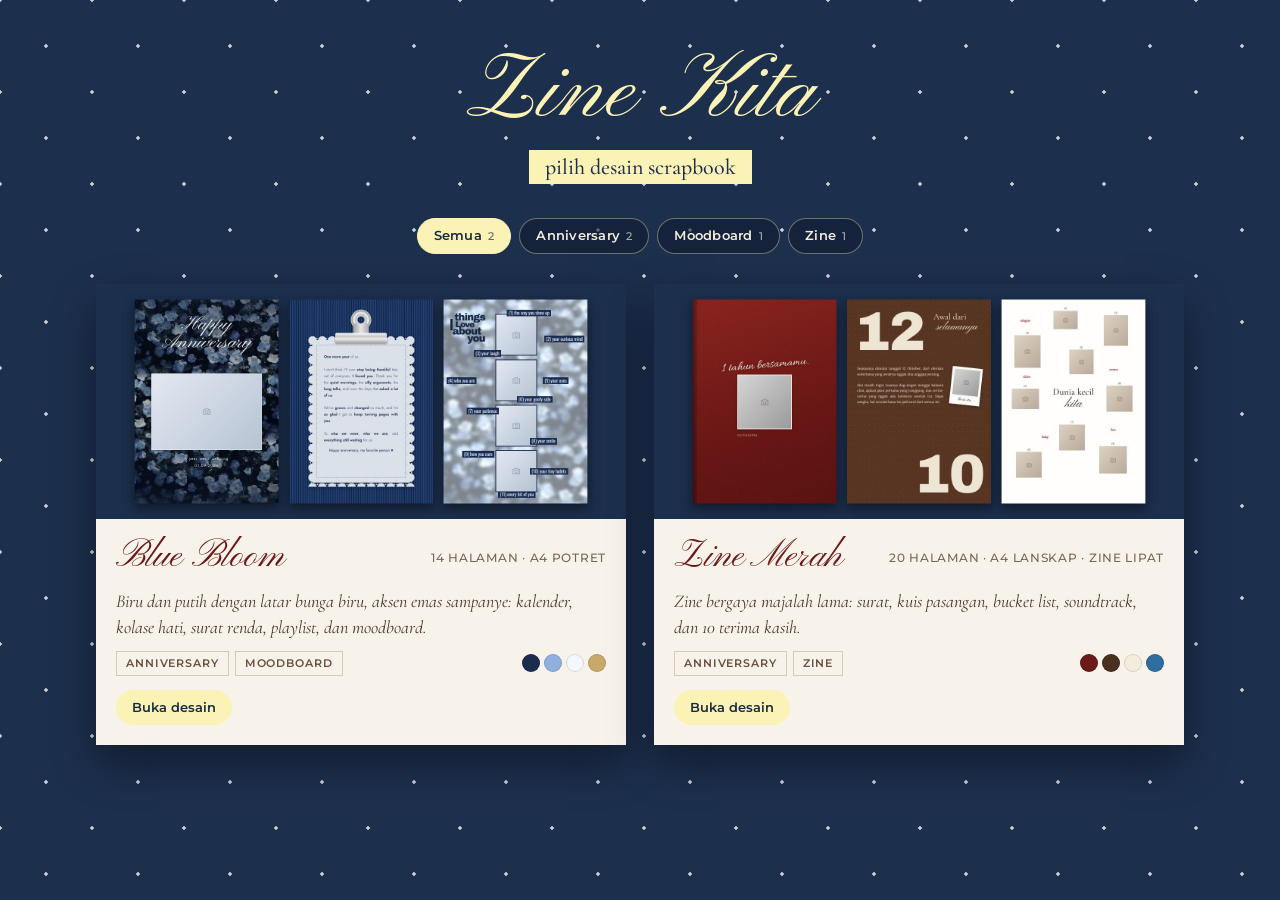
==== commit 94268c8f: "Add page add/delete; recolor design 2 to Blue Bloom with blue flower backgrounds - Engine: pages are" ====
--- a/scrapbook/index.html
+++ b/scrapbook/index.html
@@ -69,10 +69,10 @@
 /* Daftar desain. Desain baru: buat src/designs/<id>/, jalankan build.py, buat pratinjau di preview/<id>.jpg, lalu tambahkan satu entri di sini. */
 const DESIGNS = [
   {
-    id: "red-creme", title: "Red + Creme", pages: 14, paper: "A4 potret",
+    id: "red-creme", title: "Blue Bloom", pages: 14, paper: "A4 potret",
     cats: ["Anniversary", "Moodboard"],
-    desc: "Merah marun, krem, dan biru baja: kalender, kolase hati, surat renda, playlist, dan moodboard.",
-    colors: ["#5e1619", "#ece3d2", "#4f7896", "#2b6b95"]
+    desc: "Biru dan putih dengan latar bunga biru, aksen emas sampanye: kalender, kolase hati, surat renda, playlist, dan moodboard.",
+    colors: ["#1b2d4f", "#8fb0e0", "#f4f7fb", "#c8a96b"]
   },
   {
     id: "zine-merah", title: "Zine Merah", pages: 20, paper: "A4 lanskap · zine lipat",
